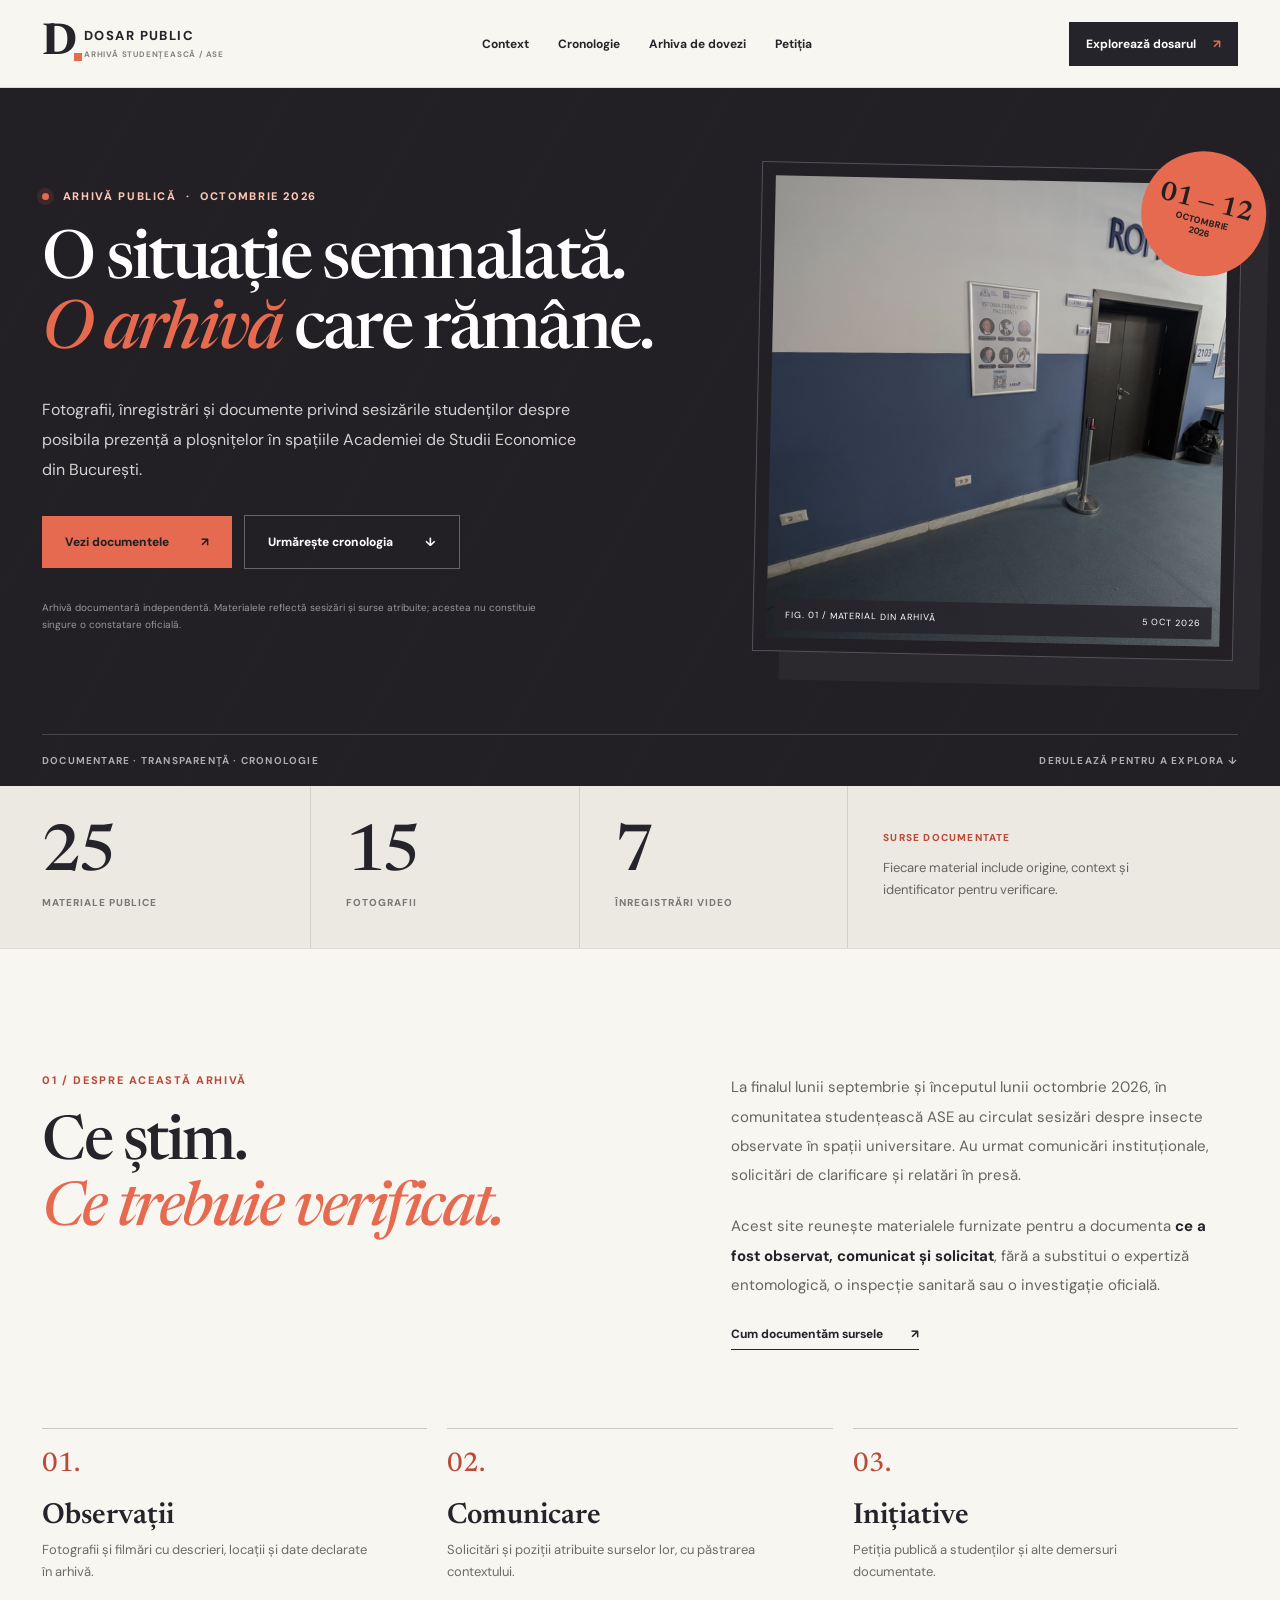
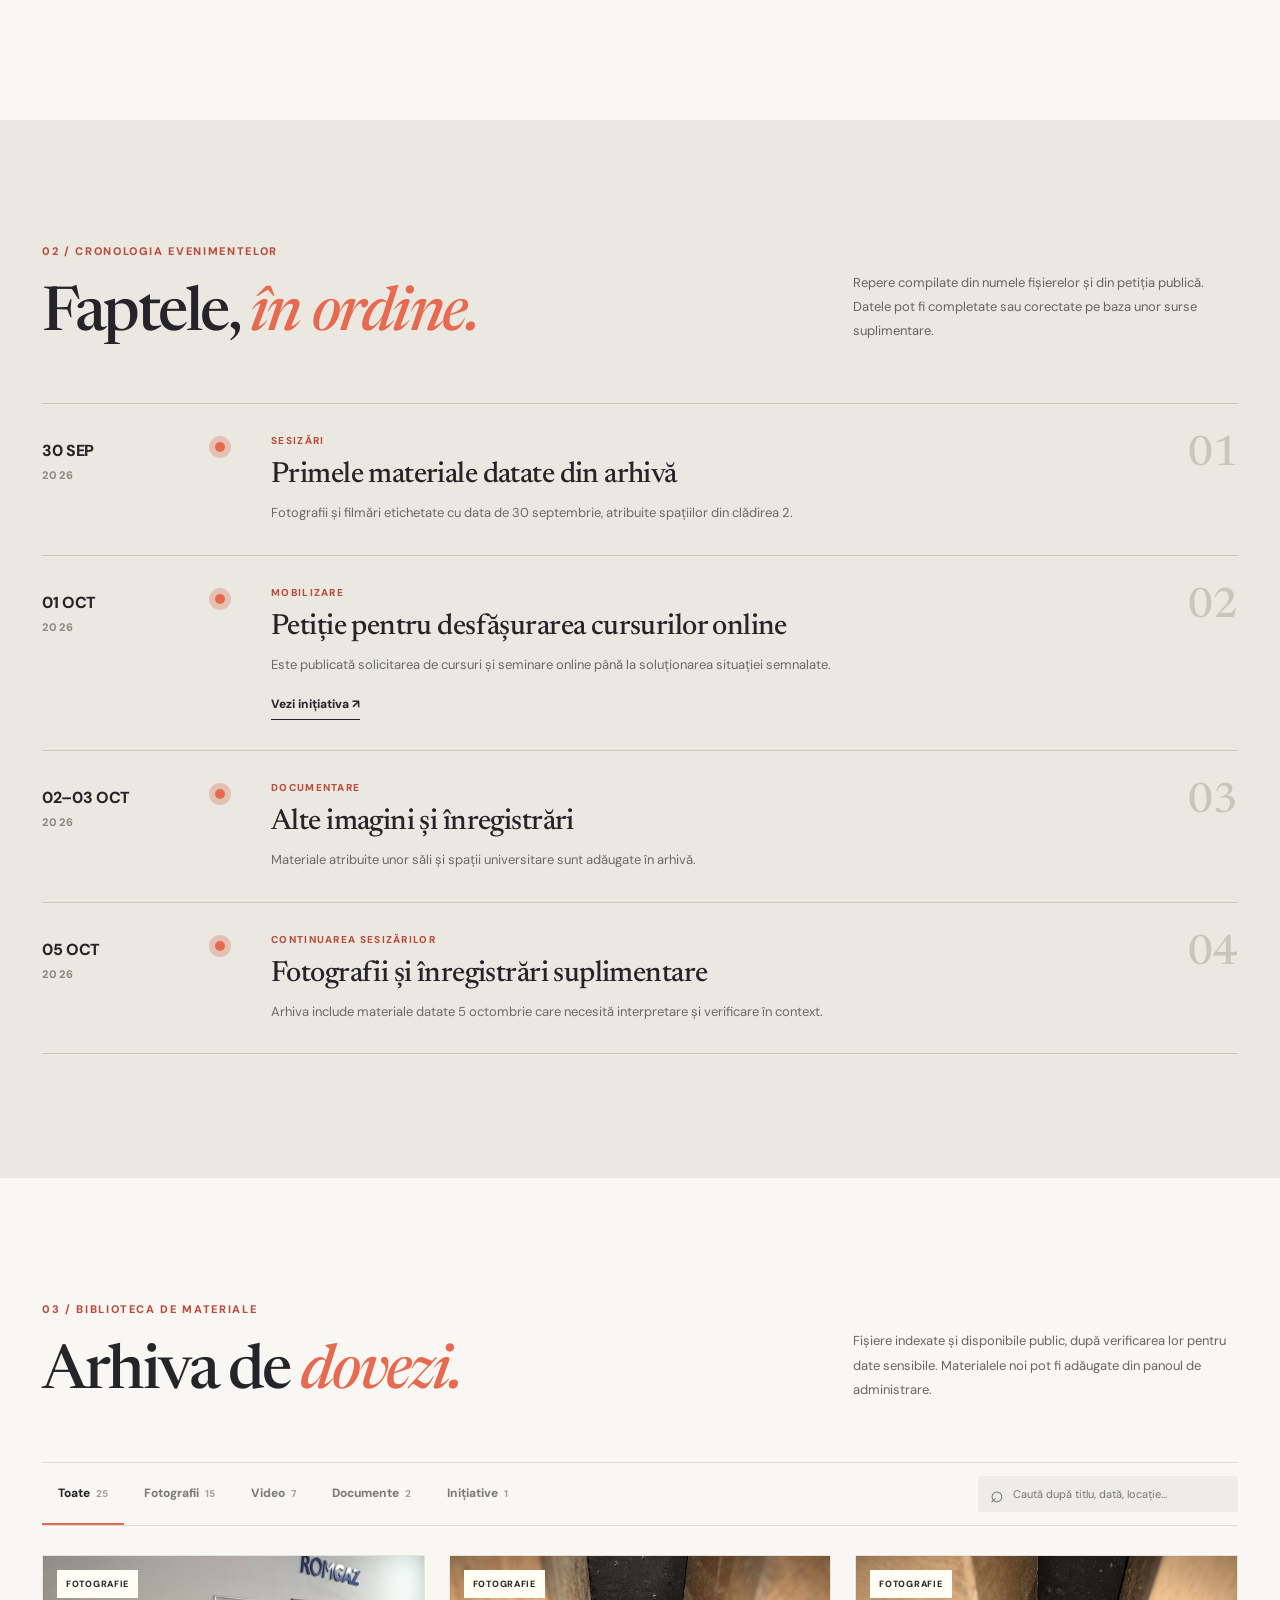
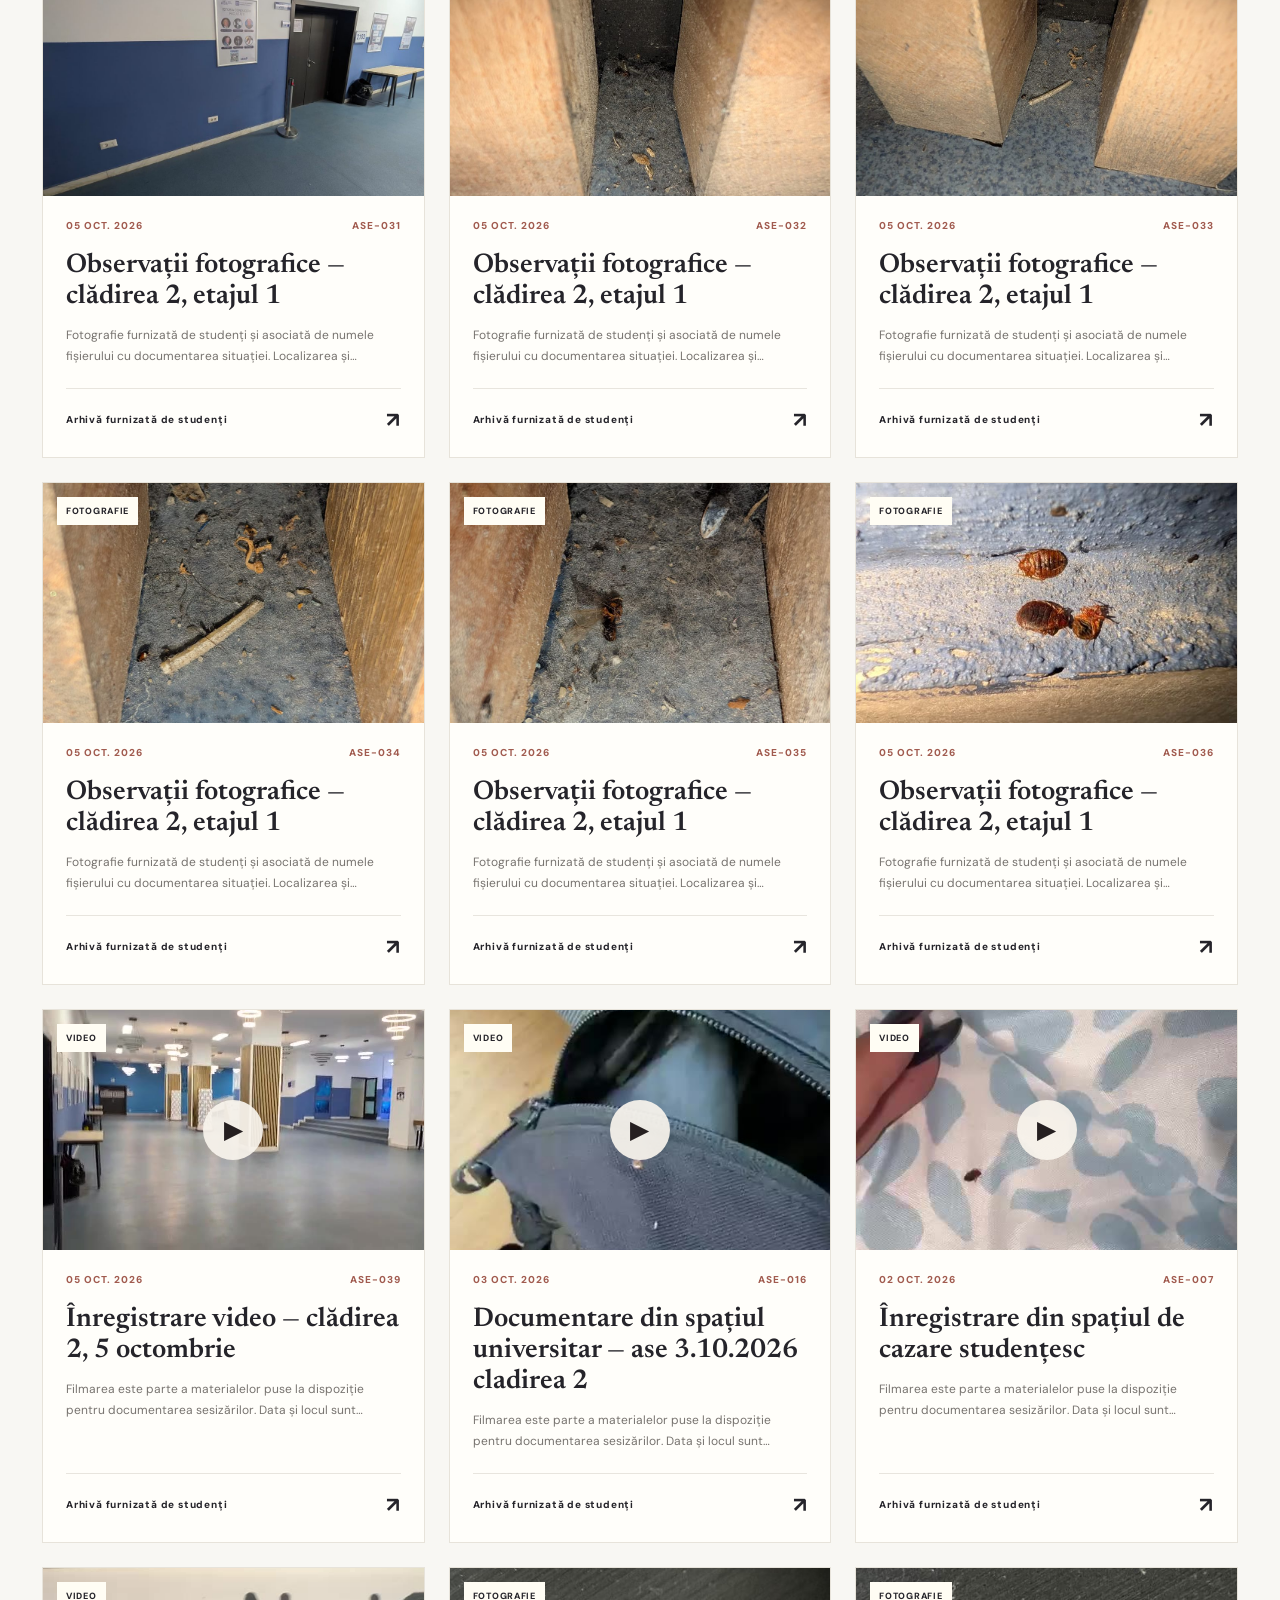
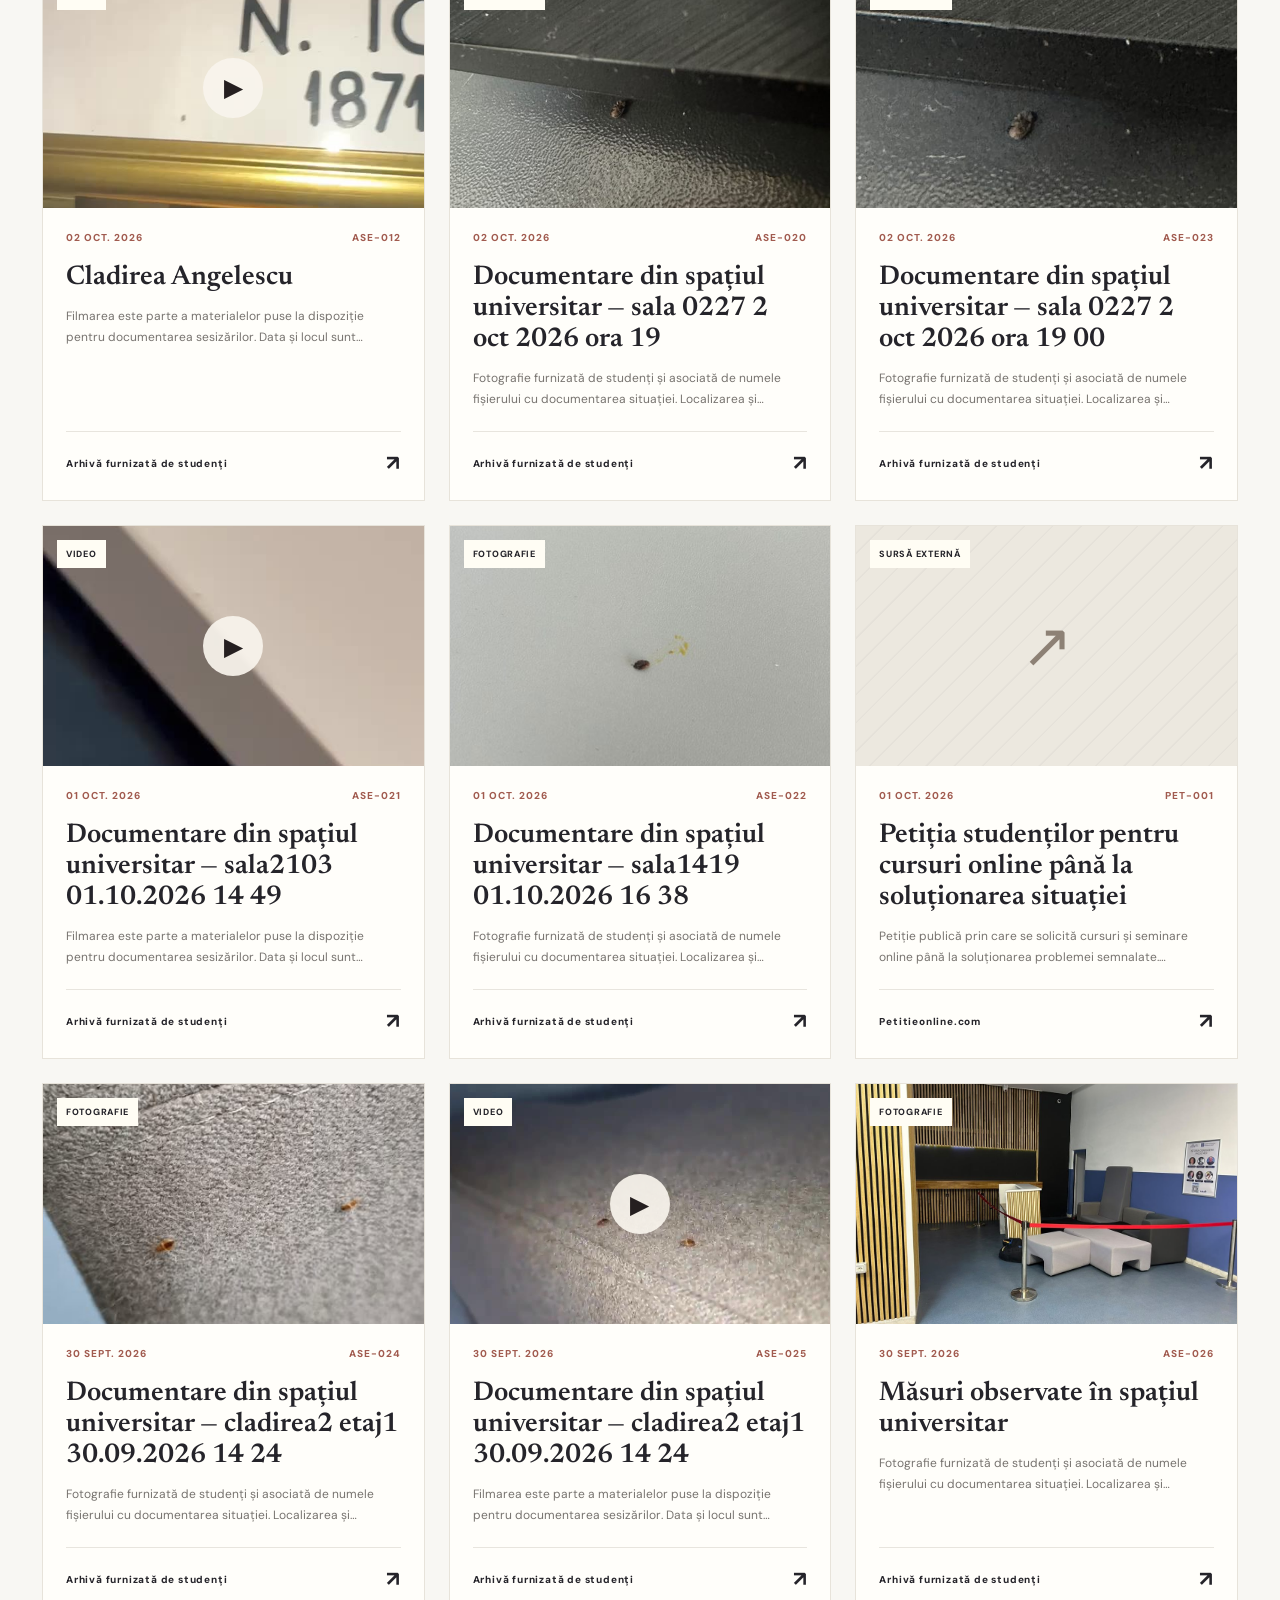
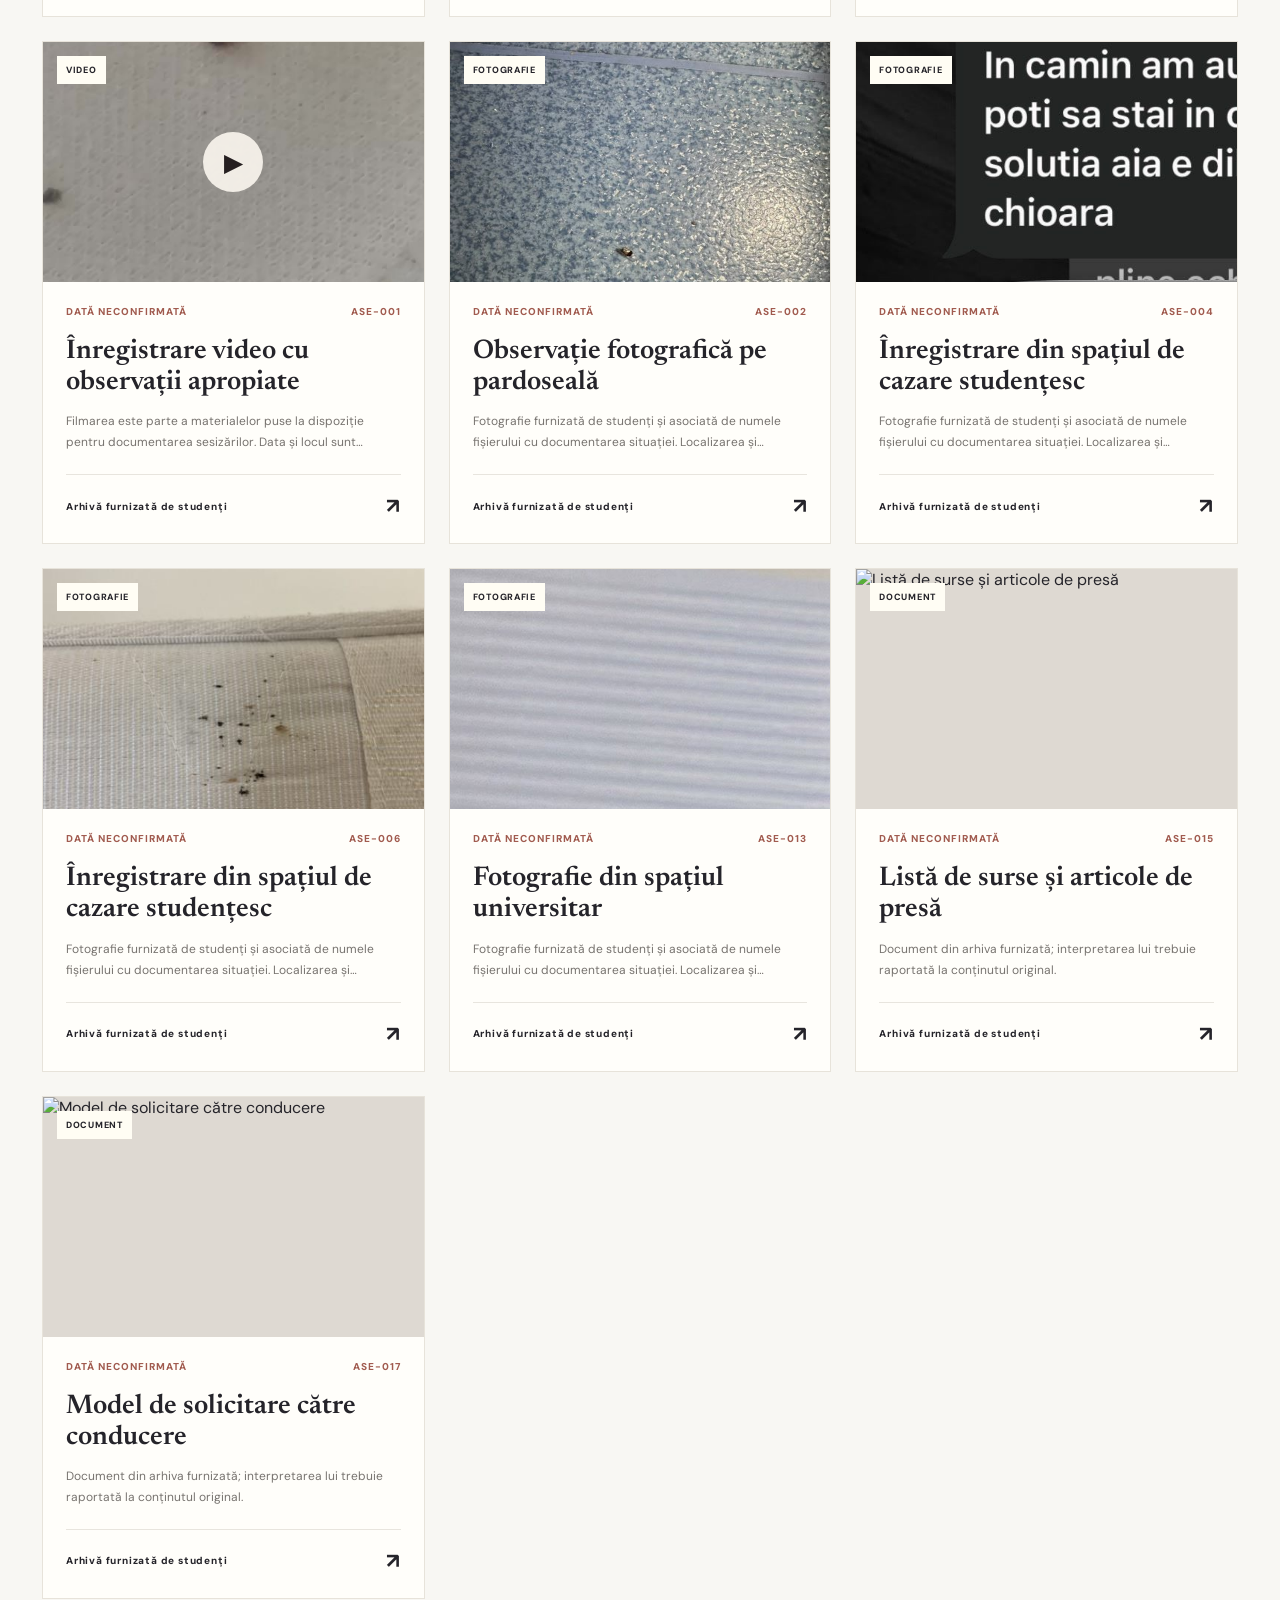
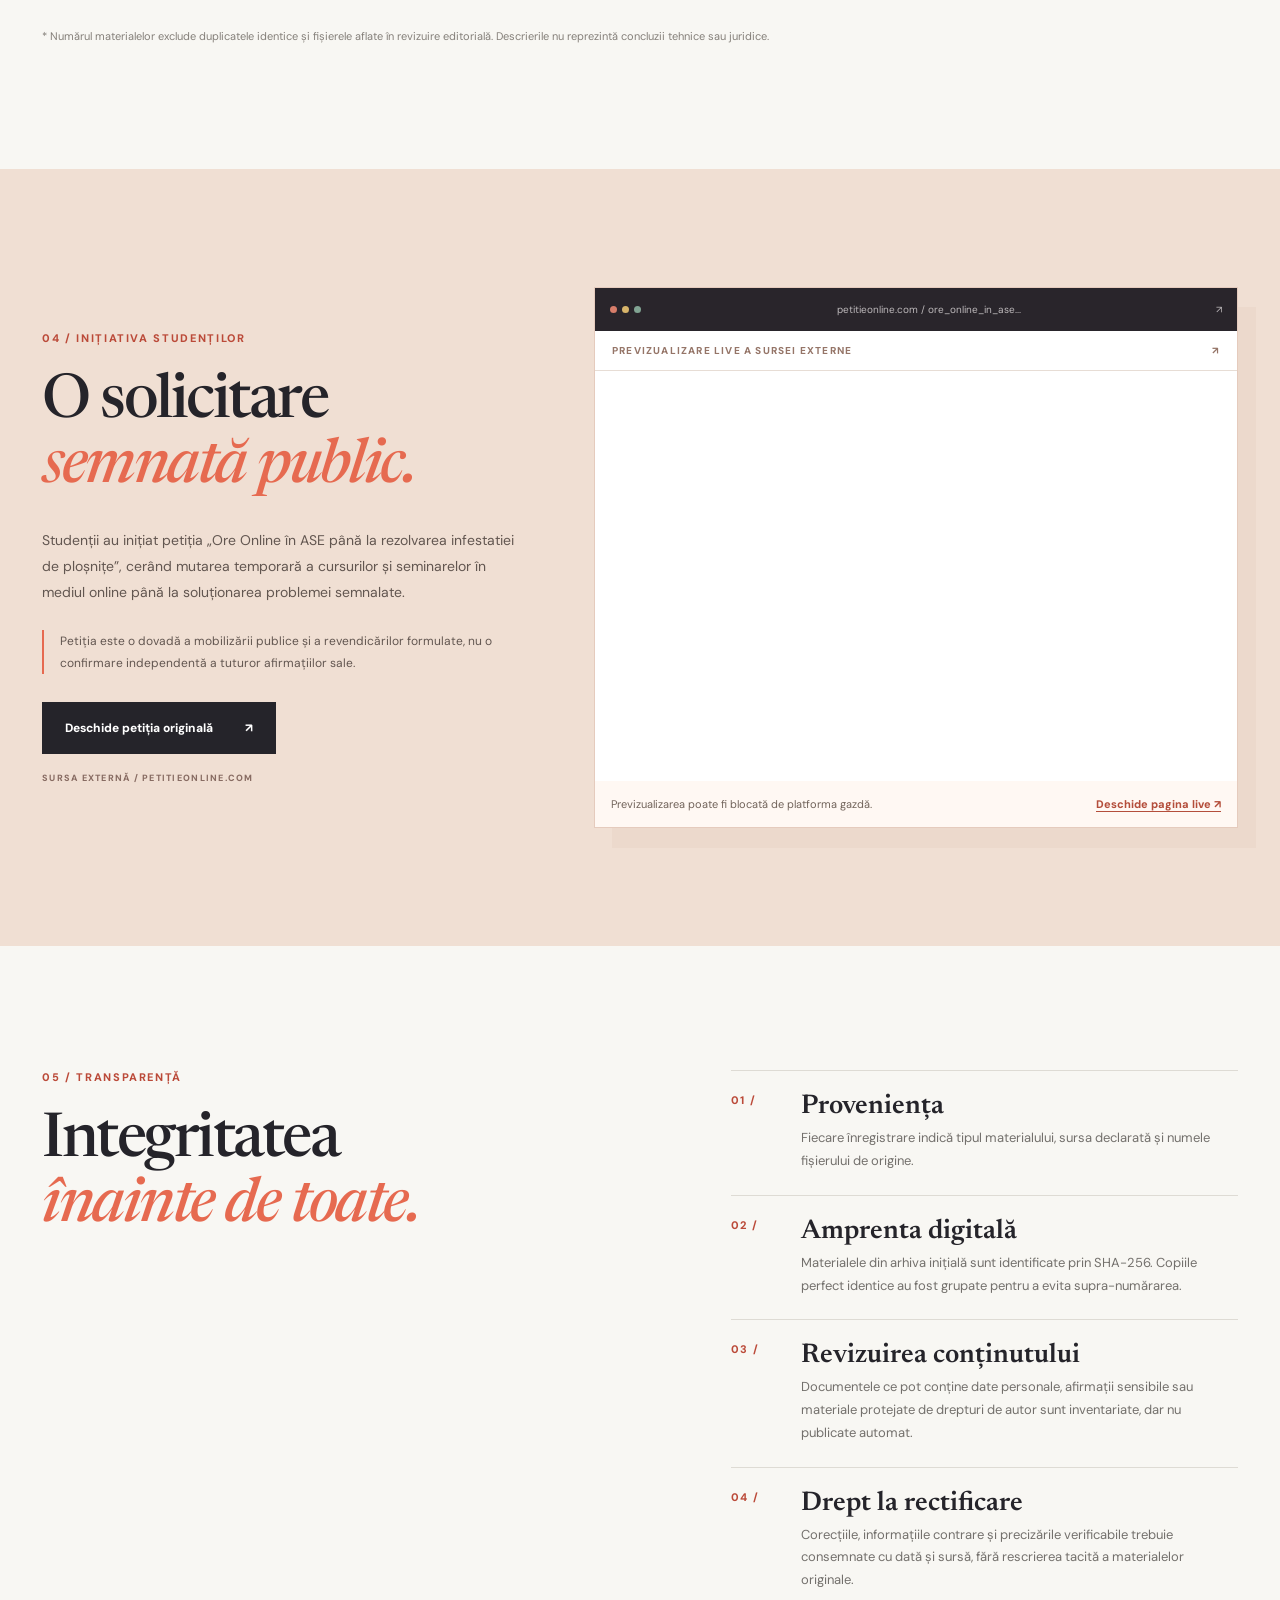
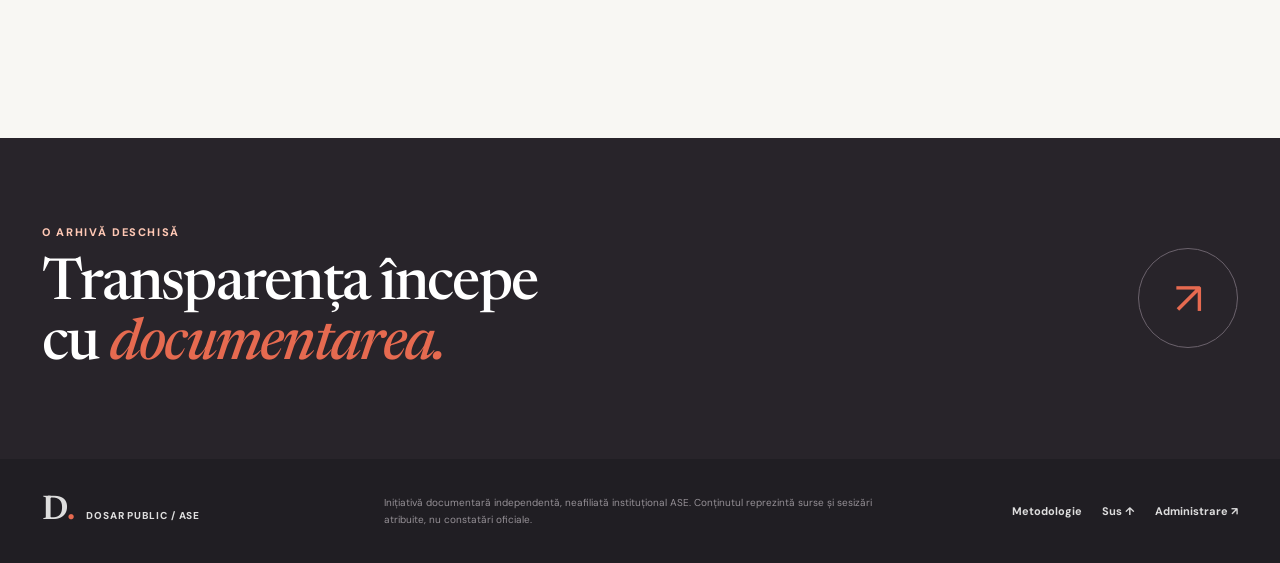
==== docs/index.html @ c9416f8c "Add files via upload" ====
<!doctype html>
<html lang="ro">
<head>
  <meta charset="utf-8"><meta name="viewport" content="width=device-width, initial-scale=1">
  <meta name="description" content="Arhivă documentară a sesizărilor studenților ASE: fotografii, înregistrări, cronologie, surse și inițiative civice.">
  <meta name="theme-color" content="#211f24"><meta property="og:title" content="Dosar public | Sesizările studenților ASE"><meta property="og:description" content="Documente, mărturii și inițiative publice — o arhivă verificabilă, cu surse și date.">
  <title>Dosar public — Sesizările studenților ASE</title>
  <link rel="preconnect" href="https://fonts.googleapis.com"><link rel="preconnect" href="https://fonts.gstatic.com" crossorigin>
  <link href="https://fonts.googleapis.com/css2?family=DM+Sans:wght@400;500;600;700;800&family=Newsreader:opsz,wght@6..72,400;6..72,500;6..72,600;6..72,700&display=swap" rel="stylesheet">
  <link rel="stylesheet" href="assets/style.css"><script defer src="assets/app.js"></script>
</head>
<body>
<a class="skip" href="#main">Sari la conținut</a>
<header class="site-header" id="top">
  <div class="shell header-inner">
    <a class="brand" href="#top" aria-label="Dosar public ASE — început"><span class="brand-mark">D<span class="tiny-square"></span></span><span class="brand-type">DOSAR PUBLIC <small>ARHIVĂ STUDENȚEASCĂ / ASE</small></span></a>
    <nav class="nav" aria-label="Navigație principală"><a href="#context">Context</a><a href="#cronologie">Cronologie</a><a href="#arhiva">Arhiva de dovezi</a><a href="#petitie">Petiția</a></nav>
    <a class="header-action" href="#arhiva">Explorează dosarul <span aria-hidden="true">↗</span></a>
    <button class="mobile-toggle" id="mobile-toggle" aria-label="Deschide meniul" aria-expanded="false">☰</button>
  </div>
</header>
<main id="main">
  <section class="hero" aria-labelledby="hero-title">
    <div class="hero-lines" aria-hidden="true"></div>
    <div class="shell hero-layout">
      <div class="hero-copy">
        <div class="eyebrow light"><span class="live-dot"></span> ARHIVĂ PUBLICĂ &nbsp;·&nbsp; OCTOMBRIE 2026</div>
        <h1 id="hero-title">O situație semnalată.<br><em>O arhivă</em> care rămâne.</h1>
        <p class="hero-lead">Fotografii, înregistrări și documente privind sesizările studenților despre posibila prezență a ploșnițelor în spațiile Academiei de Studii Economice din București.</p>
        <div class="hero-buttons"><a class="button button-coral" href="#arhiva">Vezi documentele <span>↗</span></a><a class="button button-outline" href="#cronologie">Urmărește cronologia <span>↓</span></a></div>
        <p class="hero-disclaimer">Arhivă documentară independentă. Materialele reflectă sesizări și surse atribuite; acestea nu constituie singure o constatare oficială.</p>
      </div>
      <div class="hero-visual" aria-label="Fotografie din spațiul universitar inclusă în arhivă">
        <div class="hero-image" id="hero-image"></div>
        <div class="hero-photo-label"><span>FIG. 01 / MATERIAL DIN ARHIVĂ</span><span>5 OCT 2026</span></div>
        <div class="hero-sticker"><strong>01 — 12</strong><small>OCTOMBRIE<br>2026</small></div>
      </div>
    </div>
    <div class="shell hero-bottom"><span>DOCUMENTARE · TRANSPARENȚĂ · CRONOLOGIE</span><span>DERULEAZĂ PENTRU A EXPLORA <span aria-hidden="true">↓</span></span></div>
  </section>
  <section class="ticker"><div class="shell ticker-grid"><div><span class="metric" id="metric-media">—</span><span class="metric-caption">MATERIALE PUBLICE</span></div><div><span class="metric" id="metric-images">—</span><span class="metric-caption">FOTOGRAFII</span></div><div><span class="metric" id="metric-videos">—</span><span class="metric-caption">ÎNREGISTRĂRI VIDEO</span></div><div class="metric-note"><span class="small-overline">SURSE DOCUMENTATE</span><p>Fiecare material include origine, context și identificator pentru verificare.</p></div></div></section>
  <section class="section introduction" id="context">
    <div class="shell intro-grid">
      <div><div class="eyebrow">01 / DESPRE ACEASTĂ ARHIVĂ</div><h2>Ce știm.<br><em>Ce trebuie verificat.</em></h2></div>
      <div class="intro-prose"><p>La finalul lunii septembrie și începutul lunii octombrie 2026, în comunitatea studențească ASE au circulat sesizări despre insecte observate în spații universitare. Au urmat comunicări instituționale, solicitări de clarificare și relatări în presă.</p><p>Acest site reunește materialele furnizate pentru a documenta <strong>ce a fost observat, comunicat și solicitat</strong>, fără a substitui o expertiză entomologică, o inspecție sanitară sau o investigație oficială.</p><a href="#metodologie" class="text-link">Cum documentăm sursele <span>↗</span></a></div>
    </div>
    <div class="shell steps-grid"><article class="step"><span class="step-num">01.</span><h3>Observații</h3><p>Fotografii și filmări cu descrieri, locații și date declarate în arhivă.</p></article><article class="step"><span class="step-num">02.</span><h3>Comunicare</h3><p>Solicitări și poziții atribuite surselor lor, cu păstrarea contextului.</p></article><article class="step"><span class="step-num">03.</span><h3>Inițiative</h3><p>Petiția publică a studenților și alte demersuri documentate.</p></article></div>
  </section>
  <section class="section chronology" id="cronologie"><div class="shell"><div class="section-head"><div><div class="eyebrow">02 / CRONOLOGIA EVENIMENTELOR</div><h2>Faptele, <em>în ordine.</em></h2></div><p>Repere compilate din numele fișierelor și din petiția publică. Datele pot fi completate sau corectate pe baza unor surse suplimentare.</p></div>
    <div class="timeline">
      <article class="time-item"><div class="time-date">30 SEP <span>2026</span></div><div class="time-node"></div><div class="time-text"><div class="tag">SESIZĂRI</div><h3>Primele materiale datate din arhivă</h3><p>Fotografii și filmări etichetate cu data de 30 septembrie, atribuite spațiilor din clădirea 2.</p></div><div class="time-index">01</div></article>
      <article class="time-item"><div class="time-date">01 OCT <span>2026</span></div><div class="time-node"></div><div class="time-text"><div class="tag">MOBILIZARE</div><h3>Petiție pentru desfășurarea cursurilor online</h3><p>Este publicată solicitarea de cursuri și seminare online până la soluționarea situației semnalate.</p><a href="#petitie" class="small-link">Vezi inițiativa ↗</a></div><div class="time-index">02</div></article>
      <article class="time-item"><div class="time-date">02–03 OCT <span>2026</span></div><div class="time-node"></div><div class="time-text"><div class="tag">DOCUMENTARE</div><h3>Alte imagini și înregistrări</h3><p>Materiale atribuite unor săli și spații universitare sunt adăugate în arhivă.</p></div><div class="time-index">03</div></article>
      <article class="time-item"><div class="time-date">05 OCT <span>2026</span></div><div class="time-node"></div><div class="time-text"><div class="tag">CONTINUAREA SESIZĂRILOR</div><h3>Fotografii și înregistrări suplimentare</h3><p>Arhiva include materiale datate 5 octombrie care necesită interpretare și verificare în context.</p></div><div class="time-index">04</div></article>
    </div>
  </div></section>
  <section class="section archive" id="arhiva"><div class="shell"><div class="section-head archive-head"><div><div class="eyebrow">03 / BIBLIOTECA DE MATERIALE</div><h2>Arhiva de <em>dovezi.</em></h2></div><p>Fișiere indexate și disponibile public, după verificarea lor pentru date sensibile. Materialele noi pot fi adăugate din panoul de administrare.</p></div>
    <div class="archive-toolbar"><div class="filters" role="group" aria-label="Filtrează după tip"><button class="filter active" type="button" data-filter="all">Toate <span id="count-all">0</span></button><button class="filter" type="button" data-filter="foto">Fotografii <span id="count-foto">0</span></button><button class="filter" type="button" data-filter="video">Video <span id="count-video">0</span></button><button class="filter" type="button" data-filter="document">Documente <span id="count-document">0</span></button><button class="filter" type="button" data-filter="link">Inițiative <span id="count-link">0</span></button></div><label class="search-label"><span aria-hidden="true">⌕</span><span class="sr-only">Caută în arhivă</span><input id="archive-search" type="search" placeholder="Caută după titlu, dată, locație…"></label></div>
    <div id="evidence-grid" class="evidence-grid" aria-live="polite"><p class="loading">Se încarcă arhiva…</p></div>
    <p class="archive-footnote">* Numărul materialelor exclude duplicatele identice și fișierele aflate în revizuire editorială. Descrierile nu reprezintă concluzii tehnice sau juridice.</p>
  </div></section>
  <section class="section petition" id="petitie"><div class="shell petition-layout"><div class="petition-copy"><div class="eyebrow">04 / INIȚIATIVA STUDENȚILOR</div><h2>O solicitare<br><em>semnată public.</em></h2><p>Studenții au inițiat petiția „Ore Online în ASE până la rezolvarea infestatiei de ploșnițe”, cerând mutarea temporară a cursurilor și seminarelor în mediul online până la soluționarea problemei semnalate.</p><p class="petition-detail">Petiția este o dovadă a mobilizării publice și a revendicărilor formulate, nu o confirmare independentă a tuturor afirmațiilor sale.</p><a class="button button-dark" href="https://www.petitieonline.com/ore_online_in_ase_pan_la_rezolvarea_infestatiei_de_plonite" target="_blank" rel="noopener noreferrer">Deschide petiția originală <span>↗</span></a><span class="petition-domain">SURSA EXTERNĂ / PETITIEONLINE.COM</span></div>
    <div class="petition-view"><div class="browser-top"><div class="browser-dots"><i></i><i></i><i></i></div><span class="browser-url">petitieonline.com / ore_online_in_ase...</span><span aria-hidden="true">↗</span></div><div class="frame-note">PREVIZUALIZARE LIVE A SURSEI EXTERNE <span>↗</span></div><iframe id="petition-frame" title="Previzualizarea live a petiției studenților" loading="lazy" referrerpolicy="strict-origin-when-cross-origin" src="https://www.petitieonline.com/ore_online_in_ase_pan_la_rezolvarea_infestatiei_de_plonite"></iframe><div class="frame-fallback"><span>Previzualizarea poate fi blocată de platforma gazdă.</span><a href="https://www.petitieonline.com/ore_online_in_ase_pan_la_rezolvarea_infestatiei_de_plonite" target="_blank" rel="noopener noreferrer">Deschide pagina live ↗</a></div></div>
  </div></section>
  <section class="section methodology" id="metodologie"><div class="shell method-grid"><div><div class="eyebrow">05 / TRANSPARENȚĂ</div><h2>Integritatea<br><em>înainte de toate.</em></h2></div><div class="method-items"><article><span>01 /</span><div><h3>Proveniența</h3><p>Fiecare înregistrare indică tipul materialului, sursa declarată și numele fișierului de origine.</p></div></article><article><span>02 /</span><div><h3>Amprenta digitală</h3><p>Materialele din arhiva inițială sunt identificate prin SHA-256. Copiile perfect identice au fost grupate pentru a evita supra-numărarea.</p></div></article><article><span>03 /</span><div><h3>Revizuirea conținutului</h3><p>Documentele ce pot conține date personale, afirmații sensibile sau materiale protejate de drepturi de autor sunt inventariate, dar nu publicate automat.</p></div></article><article><span>04 /</span><div><h3>Drept la rectificare</h3><p>Corecțiile, informațiile contrare și precizările verificabile trebuie consemnate cu dată și sursă, fără rescrierea tacită a materialelor originale.</p></div></article></div></div></section>
  <section class="closing"><div class="shell closing-grid"><div><span class="eyebrow light">O ARHIVĂ DESCHISĂ</span><h2>Transparența începe<br>cu <em>documentarea.</em></h2></div><a href="#arhiva" class="circle-arrow" aria-label="Revino la arhivă">↗</a></div></section>
</main>
<footer class="footer"><div class="shell footer-inner"><div class="footer-logo">D<span>.</span> <small>DOSAR PUBLIC / ASE</small></div><p>Inițiativă documentară independentă, neafiliată instituțional ASE. Conținutul reprezintă surse și sesizări atribuite, nu constatări oficiale.</p><div class="footer-links"><a href="#metodologie">Metodologie</a><a href="#top">Sus ↑</a><a href="admin/">Administrare ↗</a></div></div></footer>
<dialog id="evidence-modal" class="evidence-modal" aria-labelledby="modal-title"><div class="modal-head"><span>FIȘA MATERIALULUI</span><button type="button" id="modal-close" aria-label="Închide detaliile">✕</button></div><div id="modal-body"></div></dialog>
</body>
</html>
---- docs/assets/style.css ----
:root{--ink:#25242a;--deep:#221f25;--off:#f7f6f1;--paper:#fffefa;--line:#dedbd4;--muted:#6c6b69;--red:#e66a50;--red-dark:#bb4a39;--serif:'Newsreader',Georgia,serif;--sans:'DM Sans',Arial,sans-serif}*{box-sizing:border-box}html{scroll-behavior:smooth;scroll-padding-top:94px}body{margin:0;background:var(--off);color:var(--ink);font-family:var(--sans);-webkit-font-smoothing:antialiased}body.modal-open{overflow:hidden}a{color:inherit;text-decoration:none}button,input{font:inherit}button{cursor:pointer}img{max-width:100%;display:block}.shell{width:min(1300px,calc(100% - 84px));margin:0 auto}.skip{position:absolute;top:-100px;left:16px;padding:10px;background:#fff;z-index:40}.skip:focus{top:8px}.sr-only{position:absolute;width:1px;height:1px;overflow:hidden;clip:rect(0,0,0,0)}.site-header{height:88px;background:rgba(247,246,241,.97);border-bottom:1px solid var(--line);position:sticky;top:0;z-index:20;backdrop-filter:blur(15px)}.header-inner{height:100%;display:flex;align-items:center;gap:34px}.brand{display:flex;align-items:center;gap:12px;flex-shrink:0}.brand-mark{font-family:var(--serif);font-weight:700;font-size:44px;line-height:1;position:relative;letter-spacing:-5px}.tiny-square{position:absolute;bottom:5px;right:-10px;width:8px;height:8px;background:var(--red)}.brand-type{font-size:13px;font-weight:800;letter-spacing:.11em;display:flex;flex-direction:column;line-height:1.25}.brand-type small{font-size:8px;font-weight:700;color:#86827d;letter-spacing:.1em;margin-top:4px}.nav{display:flex;align-items:center;gap:29px;margin:auto}.nav a,.header-action{font-size:12px;font-weight:700}.nav a:hover,.footer-links a:hover,.text-link:hover{color:var(--red-dark)}.header-action{background:var(--ink);color:#fff;padding:14px 17px;white-space:nowrap}.header-action span{color:var(--red);padding-left:14px}.mobile-toggle{display:none;border:0;background:transparent;font-size:24px}.hero{background:var(--deep);color:#fff;position:relative;overflow:hidden}.hero-lines{position:absolute;inset:0;opacity:.35;pointer-events:none;background:repeating-linear-gradient(120deg,transparent 0,transparent 125px,rgba(255,255,255,.025) 126px,transparent 127px)}.hero-layout{min-height:646px;display:grid;grid-template-columns:1.1fr .84fr;gap:86px;align-items:center;padding-top:62px;padding-bottom:62px;position:relative}.eyebrow{font-size:11px;letter-spacing:.15em;font-weight:800;color:var(--red-dark);margin-bottom:25px}.eyebrow.light{color:#ffc8b5}.live-dot{display:inline-block;width:7px;height:7px;border-radius:50%;background:var(--red);margin-right:9px;box-shadow:0 0 0 5px rgba(230,106,80,.12)}h1,h2,h3,p{margin-top:0}.hero h1{font:500 clamp(49px,5.25vw,81px)/1.045 var(--serif);letter-spacing:-.04em;max-width:735px;margin-bottom:27px}.hero h1 em,h2 em{font-style:italic;color:var(--red)}.hero-lead{font-size:16px;line-height:1.85;color:#d5d1d0;max-width:535px;margin-bottom:31px}.hero-buttons{display:flex;align-items:center;gap:12px;flex-wrap:wrap}.button{display:inline-flex;align-items:center;justify-content:space-between;gap:32px;padding:18px 23px;font-size:12px;font-weight:800;transition:transform .2s,background .2s}.button:hover{transform:translateY(-2px)}.button-coral{background:var(--red);color:#221f25}.button-coral:hover{background:#f18a71}.button-outline{color:#fff;border:1px solid #68636b}.button-outline:hover{background:#454148}.button-dark{background:var(--ink);color:#fff}.hero-disclaimer{color:#99969d;font-size:10px;line-height:1.7;max-width:500px;margin:30px 0 0}.hero-visual{height:490px;position:relative;border:1px solid #55515a;padding:13px;transform:rotate(1.2deg);box-shadow:27px 28px 0 rgba(255,255,255,.045)}.hero-image{width:100%;height:100%;background-position:center;background-size:cover;background-color:#69615e;filter:saturate(.7)}.hero-photo-label{position:absolute;left:21px;bottom:20px;right:21px;display:flex;justify-content:space-between;background:#25242ade;color:#fff;font-size:9px;letter-spacing:.11em;padding:10px}.hero-sticker{position:absolute;right:-25px;top:-20px;background:var(--red);color:#271f1f;width:125px;height:125px;border-radius:50%;display:flex;align-items:center;justify-content:center;flex-direction:column;transform:rotate(13deg);text-align:center}.hero-sticker strong{font:600 27px var(--serif)}.hero-sticker small{font-size:9px;font-weight:800;line-height:1.2}.hero-bottom{display:flex;justify-content:space-between;border-top:1px solid #47434b;font-size:10px;letter-spacing:.12em;font-weight:700;color:#adabb0;padding:19px 0}.ticker{background:#ebe9e2;border-bottom:1px solid var(--line)}.ticker-grid{display:grid;grid-template-columns:repeat(3,1fr) 1.45fr}.ticker-grid>div{padding:39px 35px;border-right:1px solid #d4d1ca}.ticker-grid>div:first-child{padding-left:0}.ticker-grid>div:last-child{border-right:0;padding-right:0}.metric{display:block;font:500 64px/.96 var(--serif);letter-spacing:-.045em}.metric-caption{display:block;font-size:10px;font-weight:800;letter-spacing:.1em;color:#7b7874;margin-top:10px}.small-overline{font-size:10px;font-weight:800;color:var(--red-dark);letter-spacing:.12em}.metric-note p{font-size:13px;color:#66635f;max-width:280px;line-height:1.7;margin:11px 0 0}.section{padding:124px 0}.intro-grid,.method-grid{display:grid;grid-template-columns:1fr .86fr;gap:100px}.section h2{font:500 clamp(42px,4.8vw,69px)/1.06 var(--serif);letter-spacing:-.04em;margin:0}.intro-prose p{font-size:15px;line-height:1.95;color:#666461;margin:0 0 22px}.intro-prose strong{color:#242128}.text-link,.small-link{font-size:12px;font-weight:800;border-bottom:1px solid currentColor;padding-bottom:7px}.text-link span{margin-left:25px}.steps-grid{display:grid;grid-template-columns:repeat(3,1fr);gap:20px;margin-top:85px}.step{border-top:1px solid #ccc8c1;padding-top:22px}.step-num{font:500 27px var(--serif);color:var(--red-dark)}.step h3{font:600 29px var(--serif);margin:24px 0 8px}.step p{max-width:325px;font-size:13px;color:var(--muted);line-height:1.7}.chronology{background:#eae8e1}.section-head{display:flex;justify-content:space-between;align-items:flex-end;gap:50px;margin-bottom:55px}.section-head>p{font-size:13px;line-height:1.85;color:#686560;max-width:385px;margin:0 0 5px}.timeline{border-top:1px solid #cac7bf}.time-item{display:grid;grid-template-columns:160px 43px 1fr 70px;gap:13px;padding:30px 0;border-bottom:1px solid #cac7bf;align-items:start}.time-date{font-size:16px;font-weight:800;letter-spacing:-.02em;padding-top:6px}.time-date span{display:block;color:#8d8881;font-size:11px;letter-spacing:.12em;margin-top:7px}.time-node{margin-top:8px;width:10px;height:10px;border-radius:100%;background:var(--red);box-shadow:0 0 0 6px #e5c1b5}.time-text{max-width:600px}.time-text .tag{color:var(--red-dark);font-size:10px;font-weight:800;letter-spacing:.13em;margin-bottom:14px}.time-text h3{font:500 29px var(--serif);letter-spacing:-.02em;margin-bottom:12px}.time-text p{font-size:13px;line-height:1.75;color:#6d6864;max-width:560px;margin-bottom:0}.small-link{display:inline-block;margin-top:19px}.time-index{font:500 42px var(--serif);color:#c9c5bc;text-align:right}.archive{background:#f8f7f3}.archive-toolbar{display:flex;align-items:center;justify-content:space-between;border-block:1px solid var(--line);gap:20px;margin-bottom:29px}.filters{display:flex;align-items:center;gap:4px;overflow-x:auto}.filter{background:transparent;border:0;padding:22px 16px;font-size:12px;font-weight:800;color:#7e7a74;white-space:nowrap;border-bottom:2px solid transparent}.filter.active{border-bottom-color:var(--red);color:var(--ink)}.filter span{font-size:10px;color:#a5a19c;margin-left:3px}.search-label{display:flex;align-items:center;gap:7px;background:#eeece7;padding:10px 12px;min-width:260px}.search-label>span{font-size:23px;line-height:0;color:#746e68}.search-label input{width:100%;background:none;border:0;outline:none;font-size:11px}.search-label:focus-within{outline:2px solid var(--red)}.evidence-grid{display:grid;grid-template-columns:repeat(3,minmax(0,1fr));gap:24px}.evidence-card{background:var(--paper);border:1px solid #e7e3da;cursor:pointer;min-width:0;transition:box-shadow .2s,transform .2s;text-align:left;padding:0;display:flex;flex-direction:column;color:var(--ink)}.evidence-card:hover{transform:translateY(-4px);box-shadow:0 16px 35px #27231e17}.evidence-media{height:240px;width:100%;position:relative;overflow:hidden;background:#ded9d2}.evidence-media img{width:100%;height:100%;object-fit:cover;transition:transform .35s}.evidence-card:hover .evidence-media img{transform:scale(1.055)}.evidence-media:has(.empty-preview){display:grid;place-items:center;background:repeating-linear-gradient(135deg,#ece8df,#ece8df 18px,#e5e1d9 19px,#e5e1d9 20px)}.empty-preview{font:500 62px var(--serif);color:#8d8175}.type-pill{position:absolute;top:14px;left:14px;padding:8px 9px;background:#fffdf4;font-size:9px;font-weight:800;letter-spacing:.08em}.play-indicator{position:absolute;top:50%;left:50%;transform:translate(-50%,-50%);display:grid;place-items:center;border-radius:50%;width:60px;height:60px;background:#f9f5edeb;color:#251f20;font-size:25px}.evidence-info{padding:23px;flex:1;display:flex;flex-direction:column}.evidence-meta{font-size:10px;font-weight:800;letter-spacing:.1em;color:#a15b4f;display:flex;justify-content:space-between;gap:6px}.evidence-info h3{font:600 27px/1.15 var(--serif);margin:18px 0 13px}.evidence-info p{color:#77736f;font-size:12px;line-height:1.75;display:-webkit-box;-webkit-line-clamp:2;-webkit-box-orient:vertical;overflow:hidden;margin-bottom:21px}.card-bottom{display:flex;align-items:center;justify-content:space-between;border-top:1px solid #e8e5de;padding-top:17px;font-size:10px;font-weight:800;letter-spacing:.08em;margin-top:auto}.card-bottom span:last-child{font-size:21px}.archive-footnote{font-size:11px;color:#847f79;line-height:1.7;margin:28px 0 0}.loading,.no-results{grid-column:1/-1;padding:65px 25px;text-align:center;background:#eeece7;color:#6d6b66}.petition{background:#f0dfd3;padding:118px 0}.petition-layout{display:grid;grid-template-columns:.85fr 1.15fr;gap:76px;align-items:center}.petition-copy h2{margin-bottom:28px}.petition-copy p{color:#625650;font-size:14px;line-height:1.85;max-width:480px}.petition-detail{font-size:12px!important;border-left:2px solid var(--red);padding-left:16px;margin:24px 0 28px}.petition-domain{display:block;margin-top:18px;font-size:9px;letter-spacing:.14em;font-weight:800;color:#876b62}.petition-view{background:#fff;border:1px solid #e5cbbd;box-shadow:18px 20px 0 #dbbfb133;min-height:520px}.browser-top{display:flex;align-items:center;gap:15px;background:#29252b;color:#bdb9bb;padding:15px;font-size:10px}.browser-dots{display:flex;gap:5px}.browser-dots i{width:7px;height:7px;background:#d77d6a;border-radius:50%}.browser-dots i:nth-child(2){background:#d7b46a}.browser-dots i:nth-child(3){background:#81a493}.browser-url{margin:auto;text-overflow:ellipsis;overflow:hidden;white-space:nowrap}.frame-note{padding:13px 17px;display:flex;justify-content:space-between;letter-spacing:.12em;font-size:10px;font-weight:800;color:#957568;border-bottom:1px solid #e7ddd5}.petition iframe{display:block;border:0;width:100%;height:410px;background:#fff}.frame-fallback{display:flex;gap:14px;flex-wrap:wrap;justify-content:space-between;align-items:center;background:#fff8f3;padding:16px;font-size:11px;color:#71635a}.frame-fallback a{font-weight:800;color:#b44e3b;text-decoration:underline;text-underline-offset:3px}.methodology{background:#f8f7f3}.method-items article{display:grid;grid-template-columns:70px 1fr;border-top:1px solid var(--line);padding:22px 0}.method-items article>span{font-size:11px;letter-spacing:.1em;font-weight:800;color:var(--red-dark)}.method-items h3{font:600 27px var(--serif);margin:0 0 7px}.method-items p{color:#73706c;font-size:13px;line-height:1.75;margin:0}.closing{background:#28242a;padding:82px 0;color:#fff}.closing-grid{display:flex;justify-content:space-between;align-items:center}.closing h2{font:500 clamp(39px,4.5vw,70px)/1.05 var(--serif);letter-spacing:-.03em;margin:15px 0 0}.closing h2 em{color:var(--red)}.circle-arrow{width:100px;height:100px;border-radius:50%;border:1px solid #6b626c;display:grid;place-items:center;font-size:45px;color:var(--red)}.circle-arrow:hover{background:#463640}.footer{background:#201e23;color:#ddd;padding:35px 0}.footer-inner{display:grid;grid-template-columns:1fr 1.7fr 1fr;align-items:center;gap:40px}.footer-logo{font:600 34px var(--serif);white-space:nowrap}.footer-logo span{color:var(--red)}.footer-logo small{font:800 10px var(--sans);letter-spacing:.09em;margin-left:5px}.footer p{font-size:10px;line-height:1.7;color:#959096;margin:0}.footer-links{display:flex;justify-content:flex-end;gap:20px;flex-wrap:wrap;font-size:11px;font-weight:700}.evidence-modal{border:0;padding:0;background:#f9f8f4;color:var(--ink);width:min(960px,calc(100% - 28px));max-width:960px;max-height:90vh;box-shadow:0 35px 110px #0008}.evidence-modal::backdrop{background:#191419d9;backdrop-filter:blur(5px)}.modal-head{background:var(--ink);color:#fff;display:flex;justify-content:space-between;align-items:center;padding:13px 23px;font-size:11px;letter-spacing:.13em;font-weight:800}.modal-head button{color:#fff;background:transparent;border:0;font-size:21px}.modal-body-grid{display:grid;grid-template-columns:1fr .8fr;gap:30px;padding:28px}.modal-preview{background:#e6e1da;min-height:350px;display:grid;place-items:center}.modal-preview img{max-height:60vh;max-width:100%;object-fit:contain}.modal-preview video{max-width:100%;width:100%;max-height:60vh}.modal-preview iframe{width:100%;min-height:420px;border:0}.modal-description h2{font:600 35px/1.12 var(--serif);margin:15px 0}.modal-description p{font-size:13px;line-height:1.8;color:#68635e}.modal-fields{border-top:1px solid var(--line);margin-top:20px}.modal-fields div{display:flex;justify-content:space-between;gap:16px;padding:10px 0;border-bottom:1px solid var(--line);font-size:11px}.modal-fields dt{font-weight:800;color:#817970}.modal-fields dd{margin:0;text-align:right;overflow-wrap:anywhere;max-width:65%}.modal-buttons{margin-top:25px;display:flex;flex-wrap:wrap;gap:9px}.modal-buttons a,.modal-buttons button{border:1px solid #bcb7b0;padding:13px;font-size:11px;font-weight:800;background:#29262b;color:#fff}.modal-buttons button{background:transparent;color:var(--ink)}.modal-sha{font-size:10px!important;overflow-wrap:anywhere;color:#928b82!important;margin-top:25px}.petition-modal{background:#f1ded2;padding:25px}.petition-modal h3{font:600 32px var(--serif)}
@media(max-width:1100px){.shell{width:min(100% - 48px,1300px)}.nav{gap:14px}.header-action{display:none}.hero-layout{gap:38px}.hero h1{font-size:62px}.intro-grid,.method-grid{gap:55px}.petition-layout{gap:35px}.evidence-grid{gap:15px}}
@media(max-width:780px){.site-header{height:70px}.brand-type{font-size:11px}.brand-type small{font-size:7px}.nav{display:none;position:absolute;top:69px;left:0;right:0;flex-direction:column;align-items:flex-start;background:var(--off);padding:24px;gap:20px;border-bottom:1px solid var(--line)}.nav.open{display:flex}.mobile-toggle{display:block;margin-left:auto}.hero-layout{grid-template-columns:1fr;gap:36px;padding:65px 0 40px}.hero-visual{height:360px;width:min(460px,100%);transform:none;margin-left:10px}.hero h1{font-size:clamp(50px,10vw,73px)}.hero-bottom span:first-child{display:none}.hero-bottom{justify-content:flex-end}.ticker-grid{grid-template-columns:repeat(3,1fr)}.ticker-grid>div{padding:27px 16px}.ticker-grid>div:last-child{display:none}.metric{font-size:46px}.section{padding:75px 0}.intro-grid,.method-grid,.petition-layout{grid-template-columns:1fr;gap:35px}.steps-grid{margin-top:48px;gap:14px}.section-head{align-items:flex-start;flex-direction:column;gap:20px;margin-bottom:35px}.section-head>p{max-width:660px}.time-item{grid-template-columns:110px 22px 1fr;gap:6px}.time-index{display:none}.evidence-grid{grid-template-columns:repeat(2,1fr)}.archive-toolbar{flex-direction:column;align-items:stretch;padding-bottom:16px}.filters{width:100%}.filter{padding:18px 11px}.search-label{width:100%}.petition-view{min-height:0}.footer-inner{grid-template-columns:1fr 1fr}.footer p{grid-column:1/-1;grid-row:2}}
@media(max-width:520px){.shell{width:calc(100% - 36px)}.hero h1{font-size:48px}.hero-visual{height:320px;width:calc(100% - 18px)}.hero-sticker{right:-15px;width:90px;height:90px}.hero-sticker strong{font-size:22px}.hero-lead{font-size:14px}.button{width:100%}.hero-bottom{font-size:8px}.ticker-grid>div{padding:23px 7px}.metric{font-size:39px}.metric-caption{font-size:8px}.section h2{font-size:46px}.steps-grid{grid-template-columns:1fr}.step{padding-top:15px}.step h3{margin:8px 0}.time-item{grid-template-columns:82px 18px 1fr}.time-date{font-size:12px}.time-text h3{font-size:23px}.time-text p{font-size:12px}.evidence-grid{grid-template-columns:1fr}.evidence-media{height:235px}.petition{padding:75px 0}.petition iframe{height:340px}.closing h2{font-size:40px}.circle-arrow{width:65px;height:65px;font-size:30px;flex-shrink:0}.footer-inner{grid-template-columns:1fr}.footer p{grid-column:auto;grid-row:auto}.footer-links{justify-content:flex-start}.modal-body-grid{grid-template-columns:1fr;padding:17px}.modal-preview{min-height:180px}.modal-preview img{max-height:36vh}}
@media(prefers-reduced-motion:reduce){html{scroll-behavior:auto}*,*::before,*::after{transition:none!important;animation:none!important}}
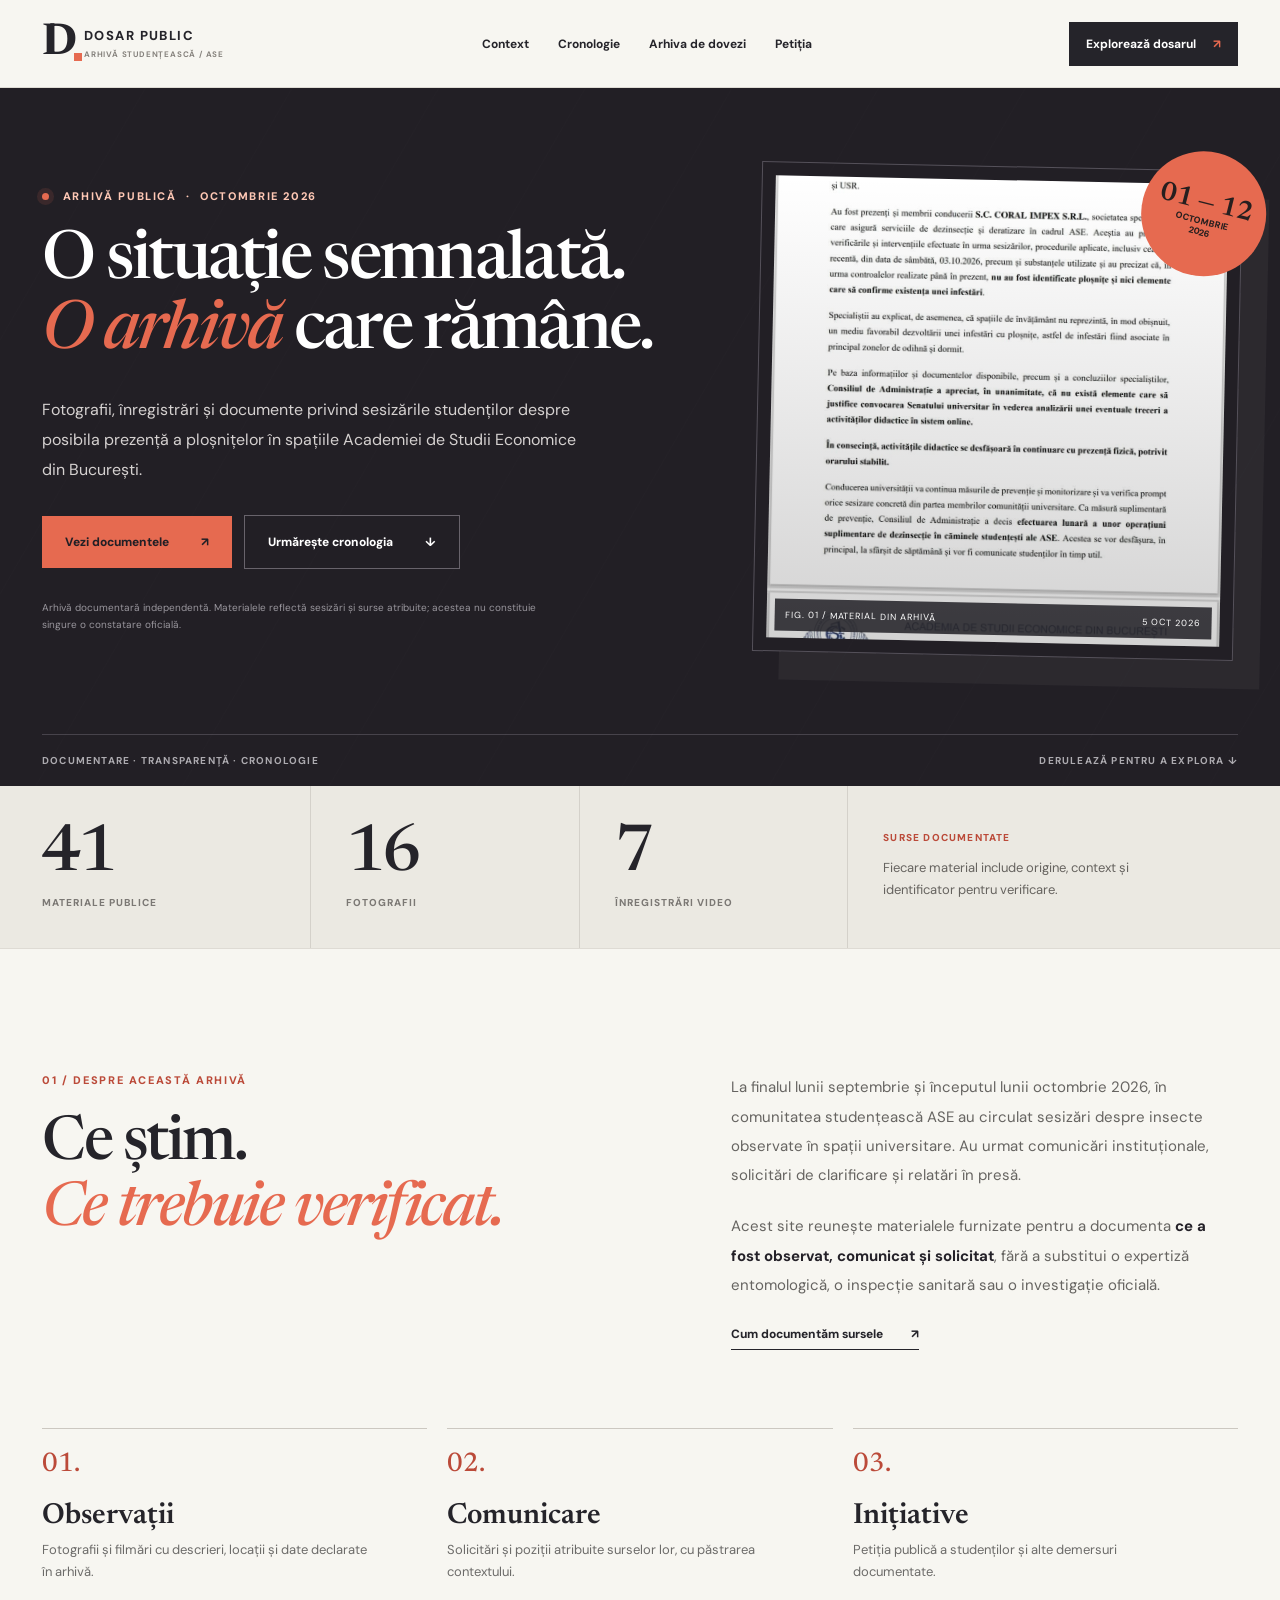
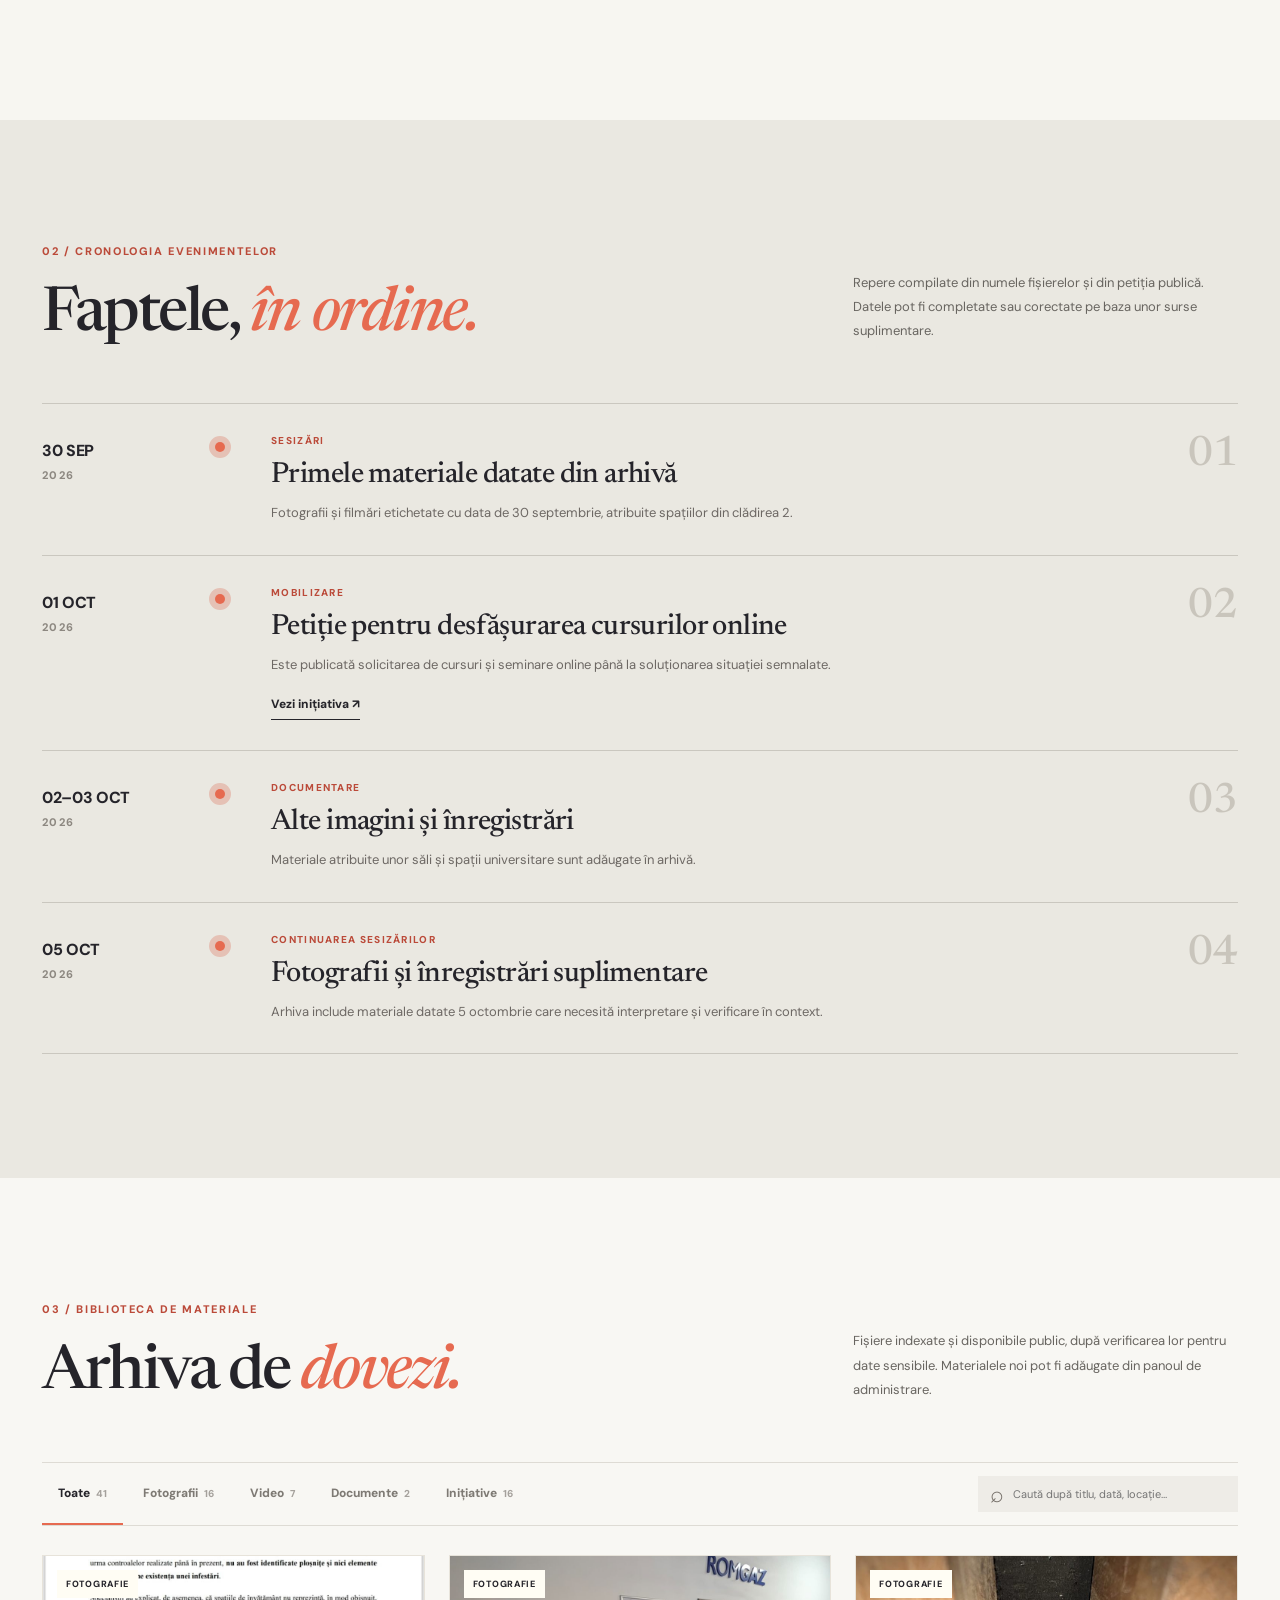
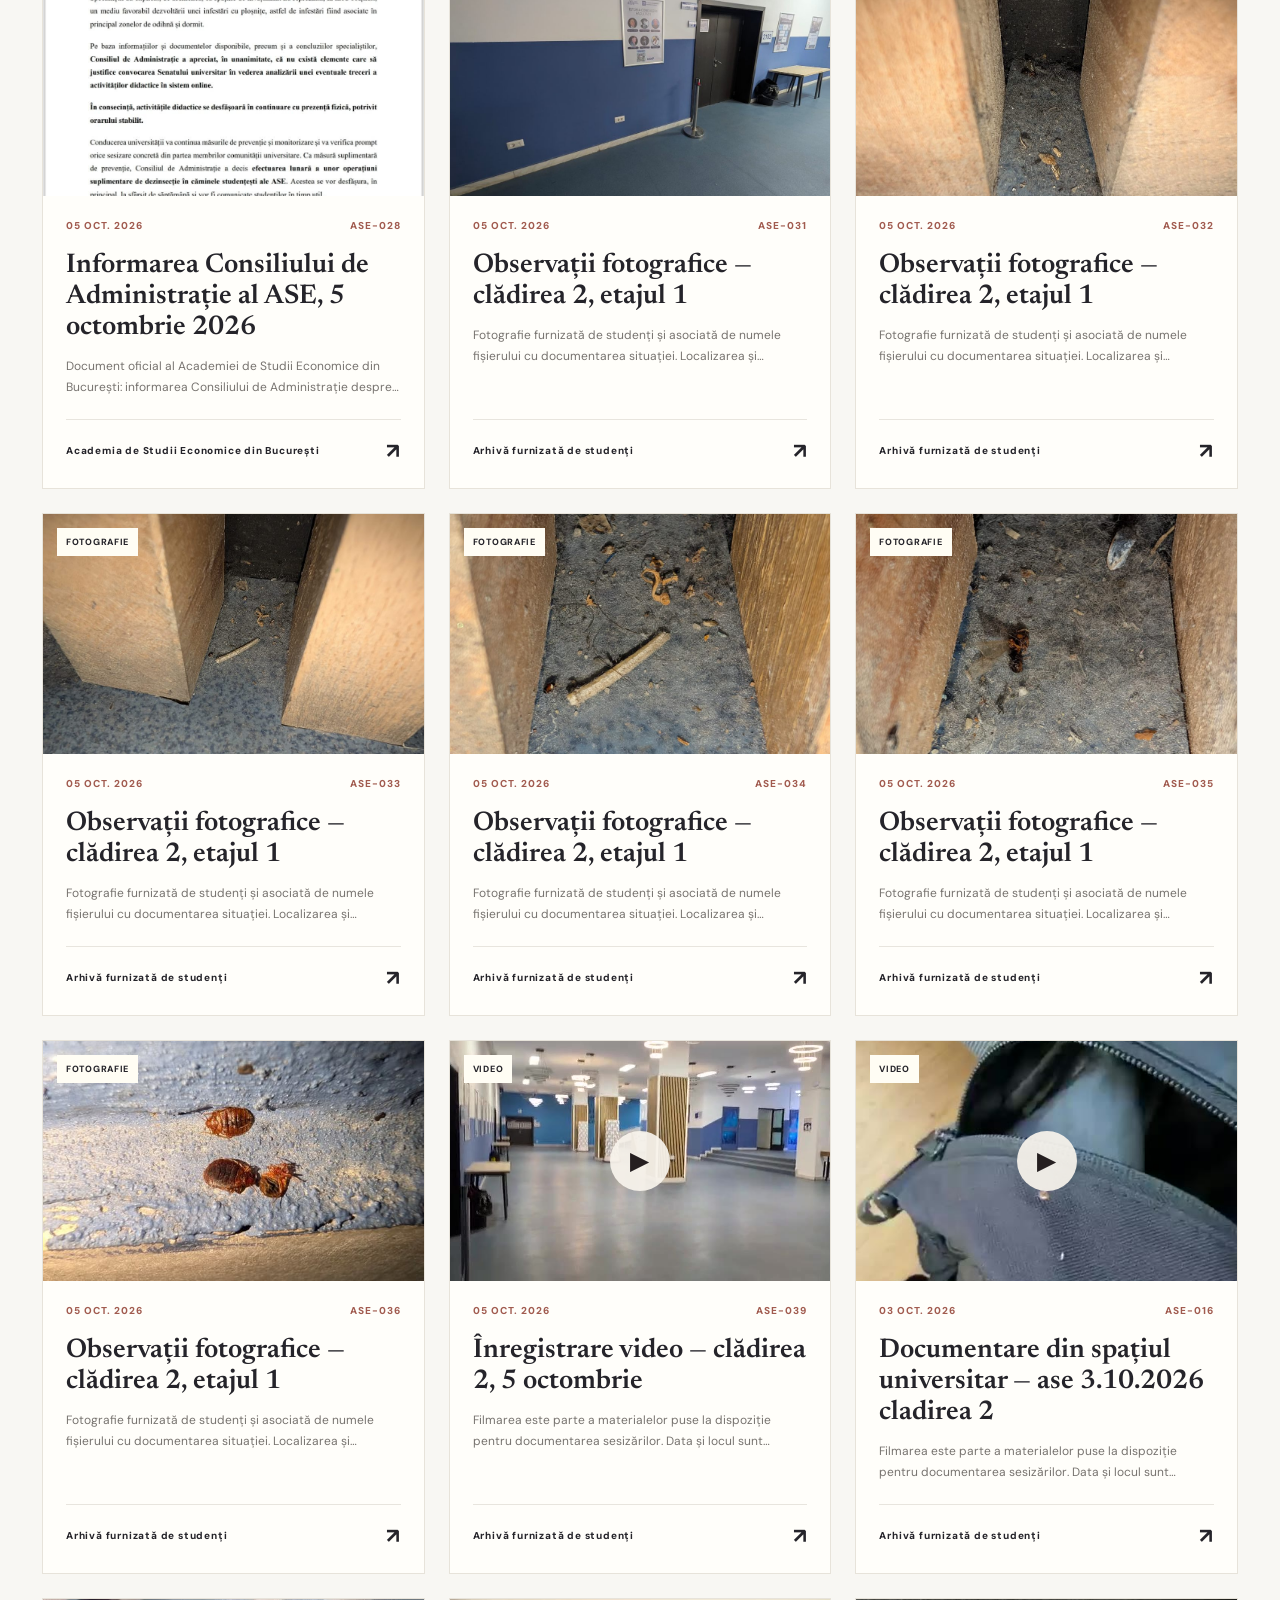
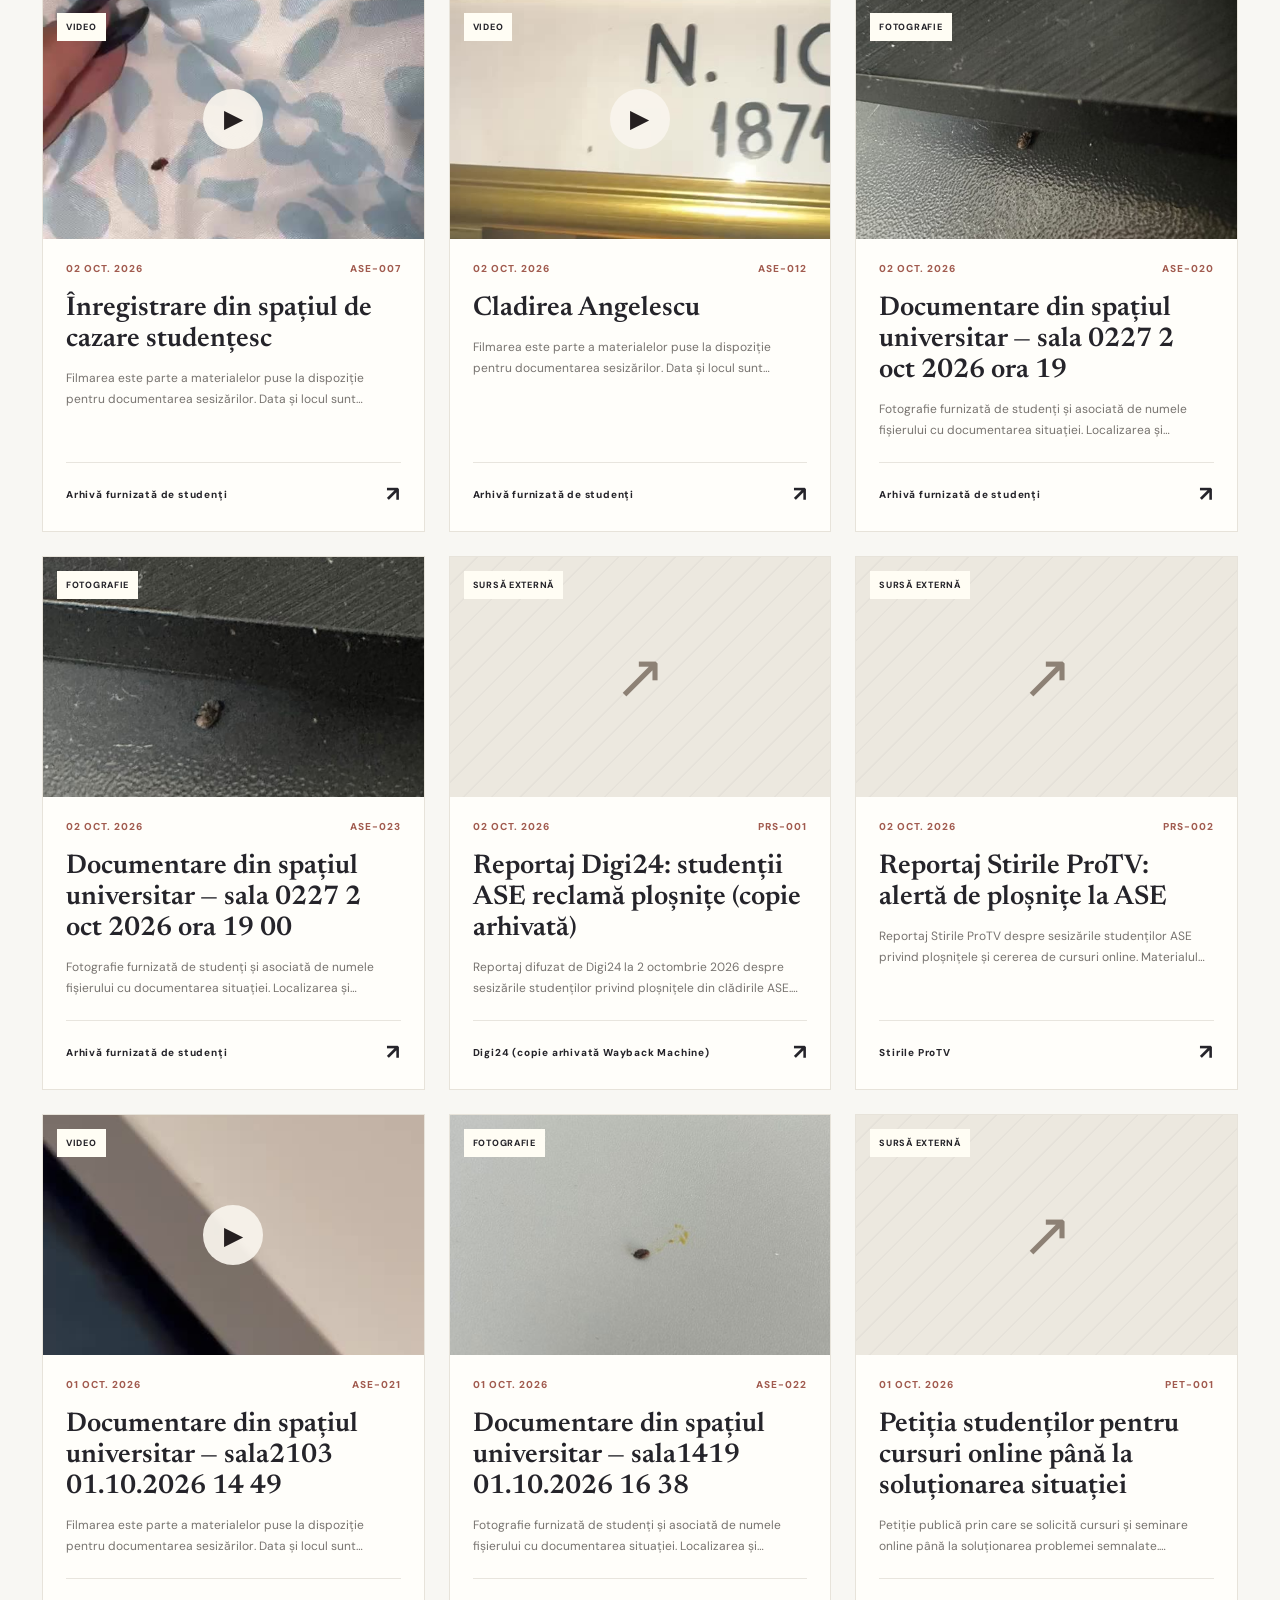
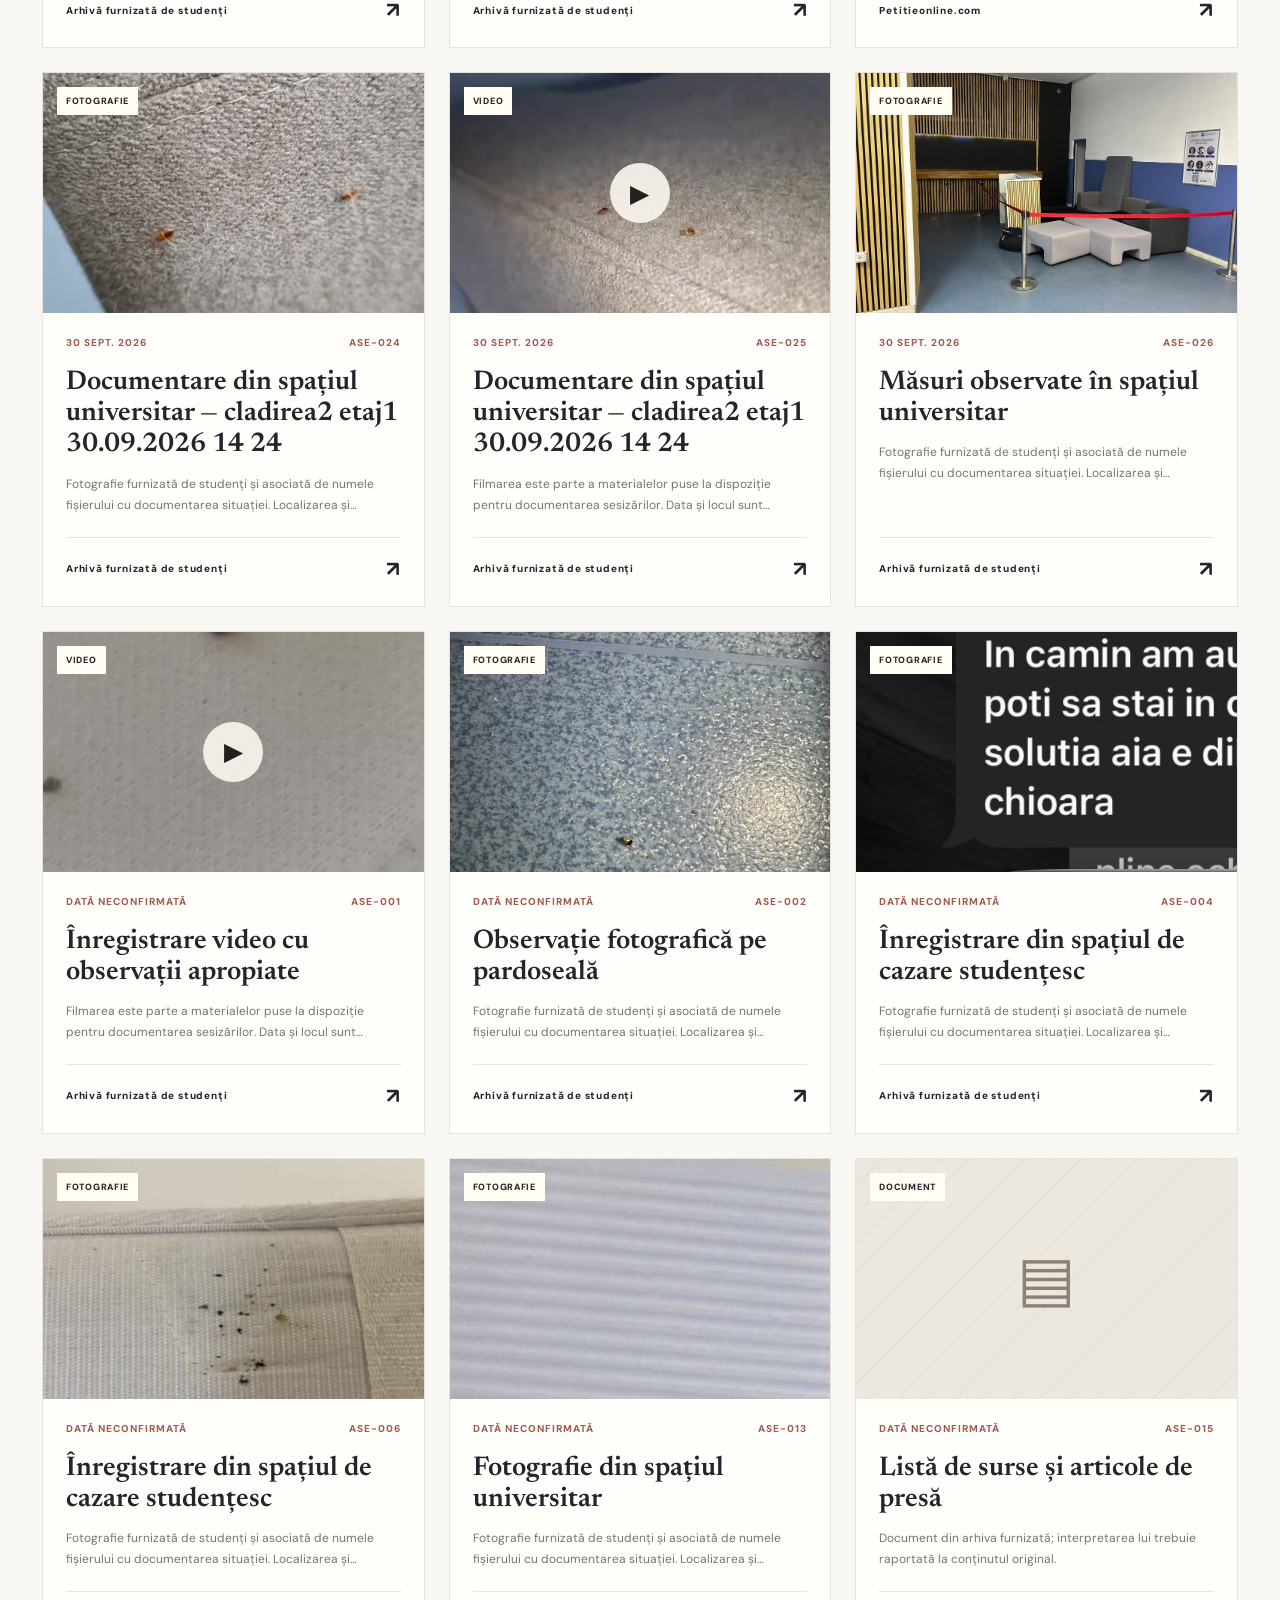
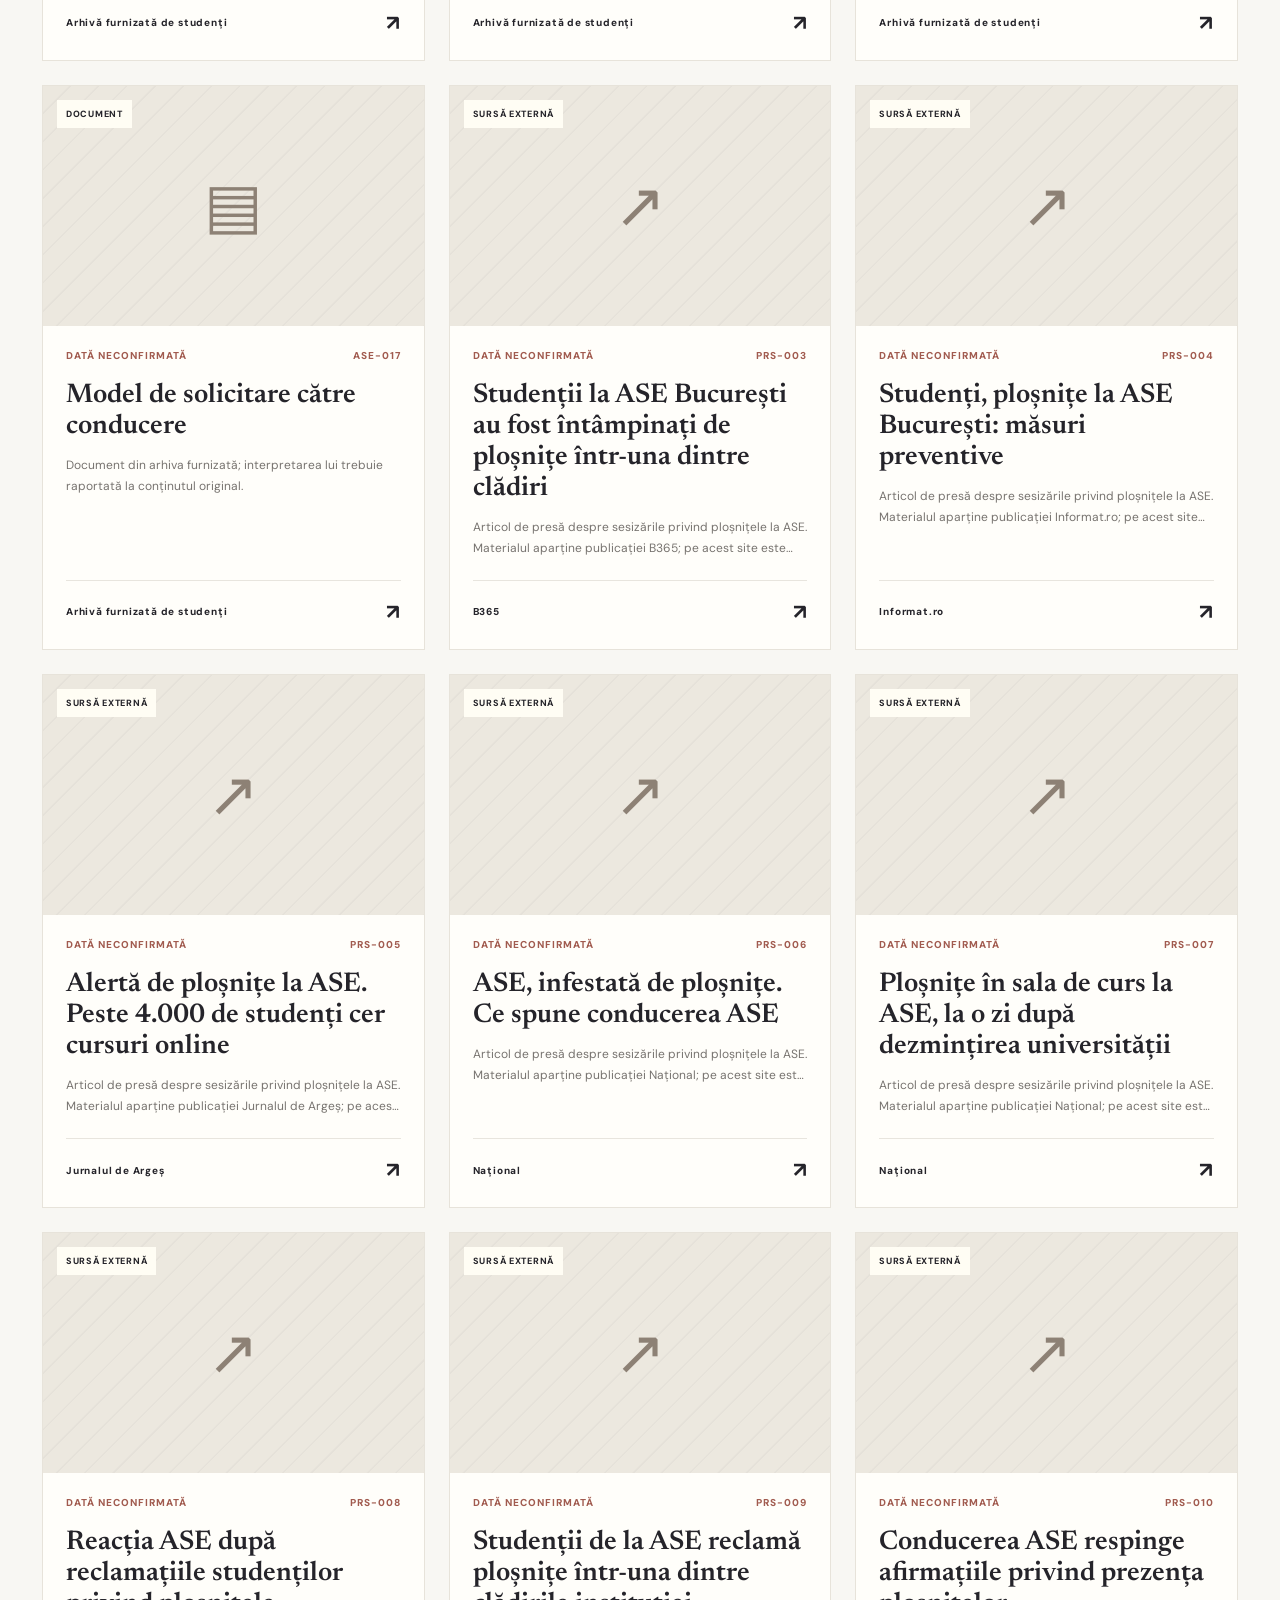
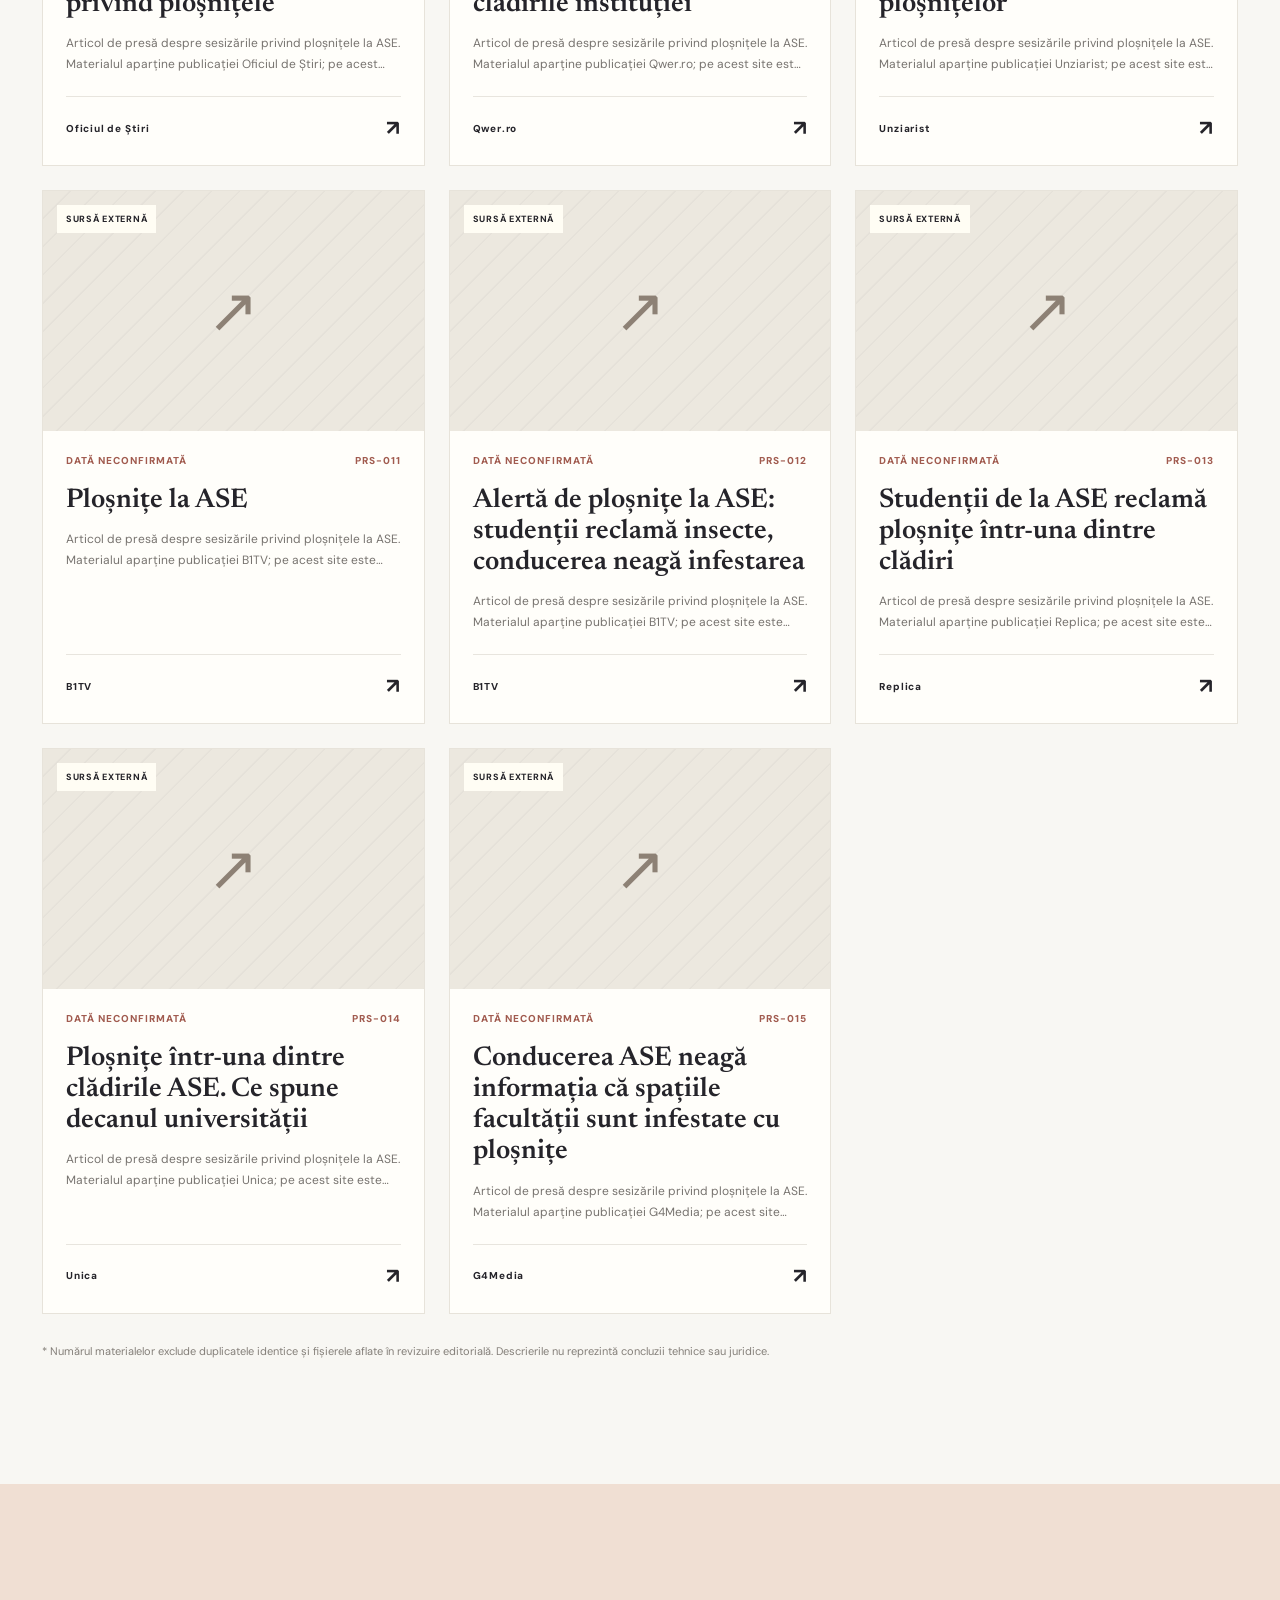
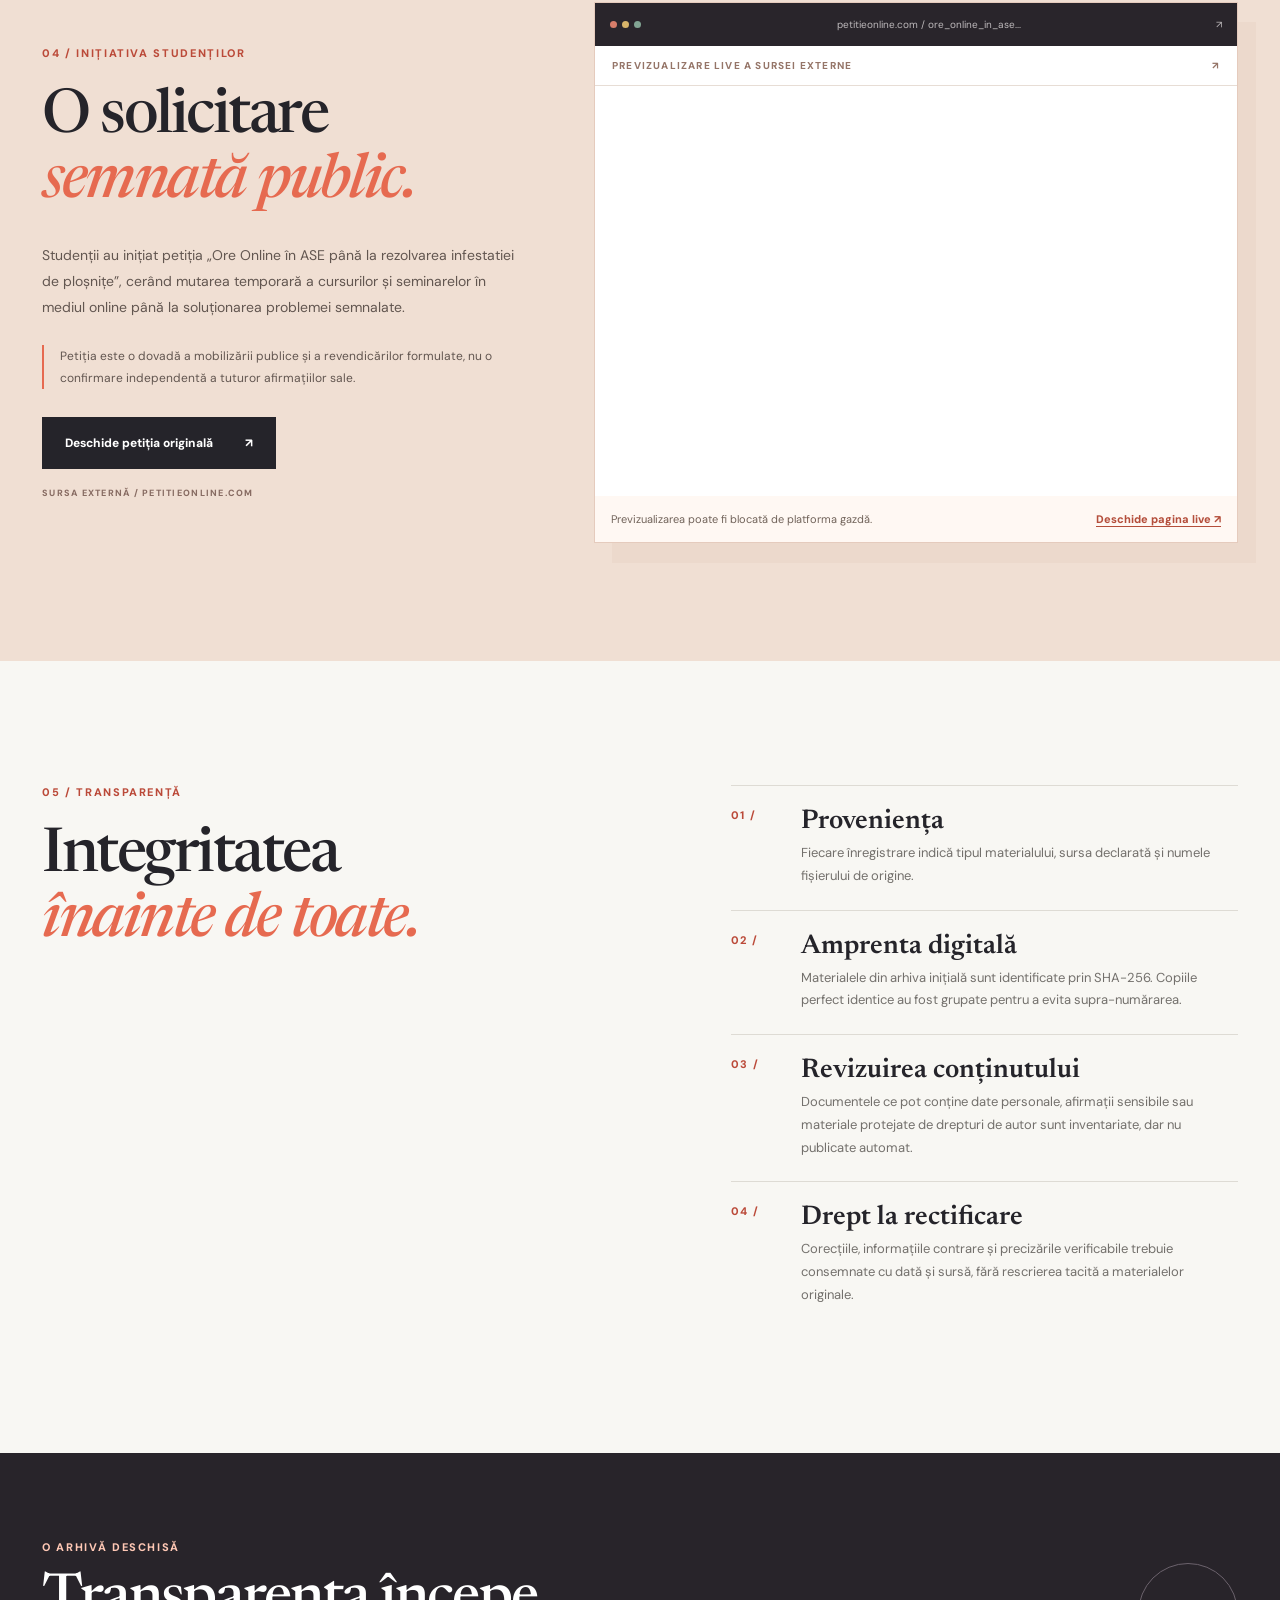
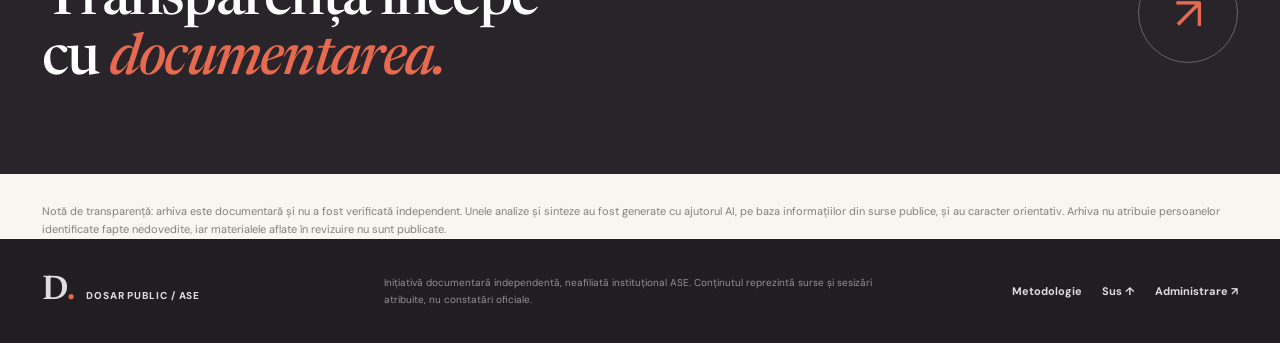
==== commit 85c5ac2c: "Publish one official ASE notice, press links and a transparency note - ASE-028: official notice of t" ====
--- a/docs/index.html
+++ b/docs/index.html
@@ -65,7 +65,7 @@
   <section class="section methodology" id="metodologie"><div class="shell method-grid"><div><div class="eyebrow">05 / TRANSPARENȚĂ</div><h2>Integritatea<br><em>înainte de toate.</em></h2></div><div class="method-items"><article><span>01 /</span><div><h3>Proveniența</h3><p>Fiecare înregistrare indică tipul materialului, sursa declarată și numele fișierului de origine.</p></div></article><article><span>02 /</span><div><h3>Amprenta digitală</h3><p>Materialele din arhiva inițială sunt identificate prin SHA-256. Copiile perfect identice au fost grupate pentru a evita supra-numărarea.</p></div></article><article><span>03 /</span><div><h3>Revizuirea conținutului</h3><p>Documentele ce pot conține date personale, afirmații sensibile sau materiale protejate de drepturi de autor sunt inventariate, dar nu publicate automat.</p></div></article><article><span>04 /</span><div><h3>Drept la rectificare</h3><p>Corecțiile, informațiile contrare și precizările verificabile trebuie consemnate cu dată și sursă, fără rescrierea tacită a materialelor originale.</p></div></article></div></div></section>
   <section class="closing"><div class="shell closing-grid"><div><span class="eyebrow light">O ARHIVĂ DESCHISĂ</span><h2>Transparența începe<br>cu <em>documentarea.</em></h2></div><a href="#arhiva" class="circle-arrow" aria-label="Revino la arhivă">↗</a></div></section>
 </main>
-<footer class="footer"><div class="shell footer-inner"><div class="footer-logo">D<span>.</span> <small>DOSAR PUBLIC / ASE</small></div><p>Inițiativă documentară independentă, neafiliată instituțional ASE. Conținutul reprezintă surse și sesizări atribuite, nu constatări oficiale.</p><div class="footer-links"><a href="#metodologie">Metodologie</a><a href="#top">Sus ↑</a><a href="admin/">Administrare ↗</a></div></div></footer>
+<div class="shell"><p class="archive-footnote">Notă de transparență: arhiva este documentară și nu a fost verificată independent. Unele analize și sinteze au fost generate cu ajutorul AI, pe baza informațiilor din surse publice, și au caracter orientativ. Arhiva nu atribuie persoanelor identificate fapte nedovedite, iar materialele aflate în revizuire nu sunt publicate.</p></div><footer class="footer"><div class="shell footer-inner"><div class="footer-logo">D<span>.</span> <small>DOSAR PUBLIC / ASE</small></div><p>Inițiativă documentară independentă, neafiliată instituțional ASE. Conținutul reprezintă surse și sesizări atribuite, nu constatări oficiale.</p><div class="footer-links"><a href="#metodologie">Metodologie</a><a href="#top">Sus ↑</a><a href="admin/">Administrare ↗</a></div></div></footer>
 <dialog id="evidence-modal" class="evidence-modal" aria-labelledby="modal-title"><div class="modal-head"><span>FIȘA MATERIALULUI</span><button type="button" id="modal-close" aria-label="Închide detaliile">✕</button></div><div id="modal-body"></div></dialog>
 </body>
 </html>
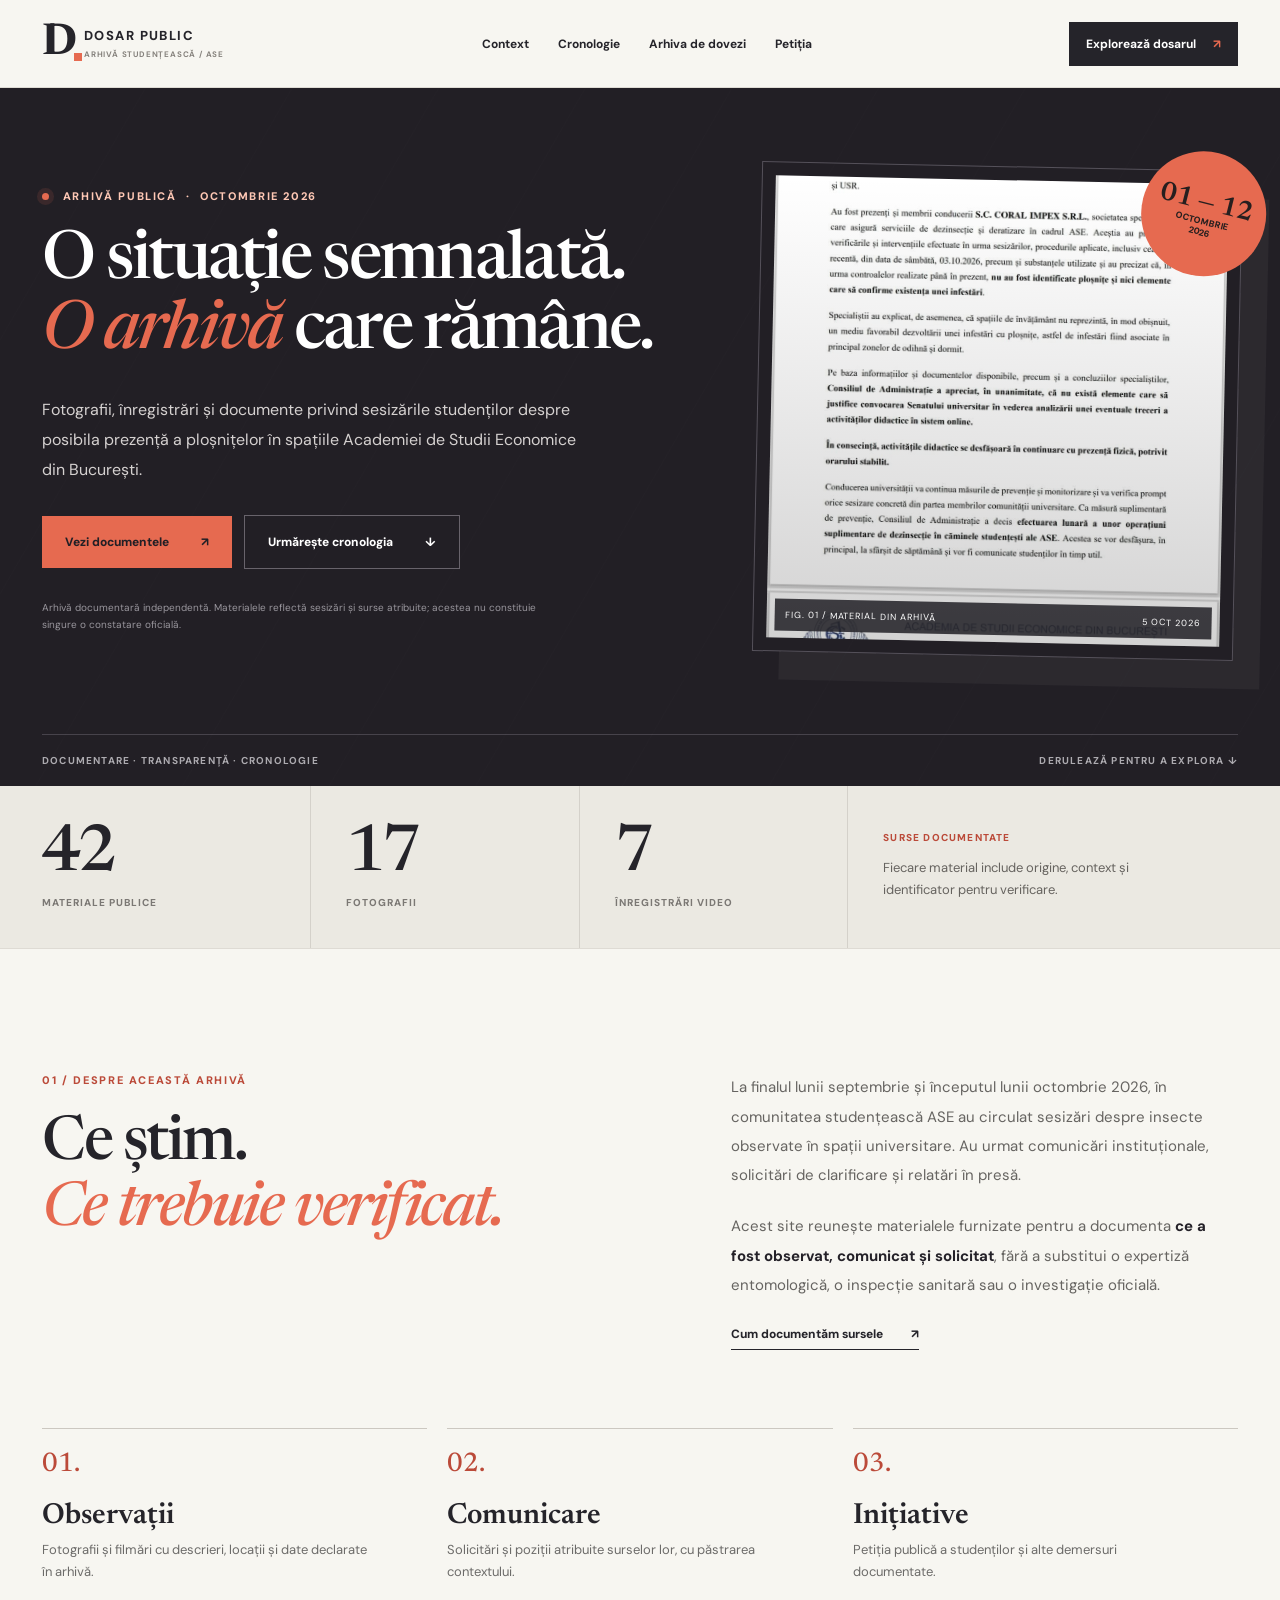
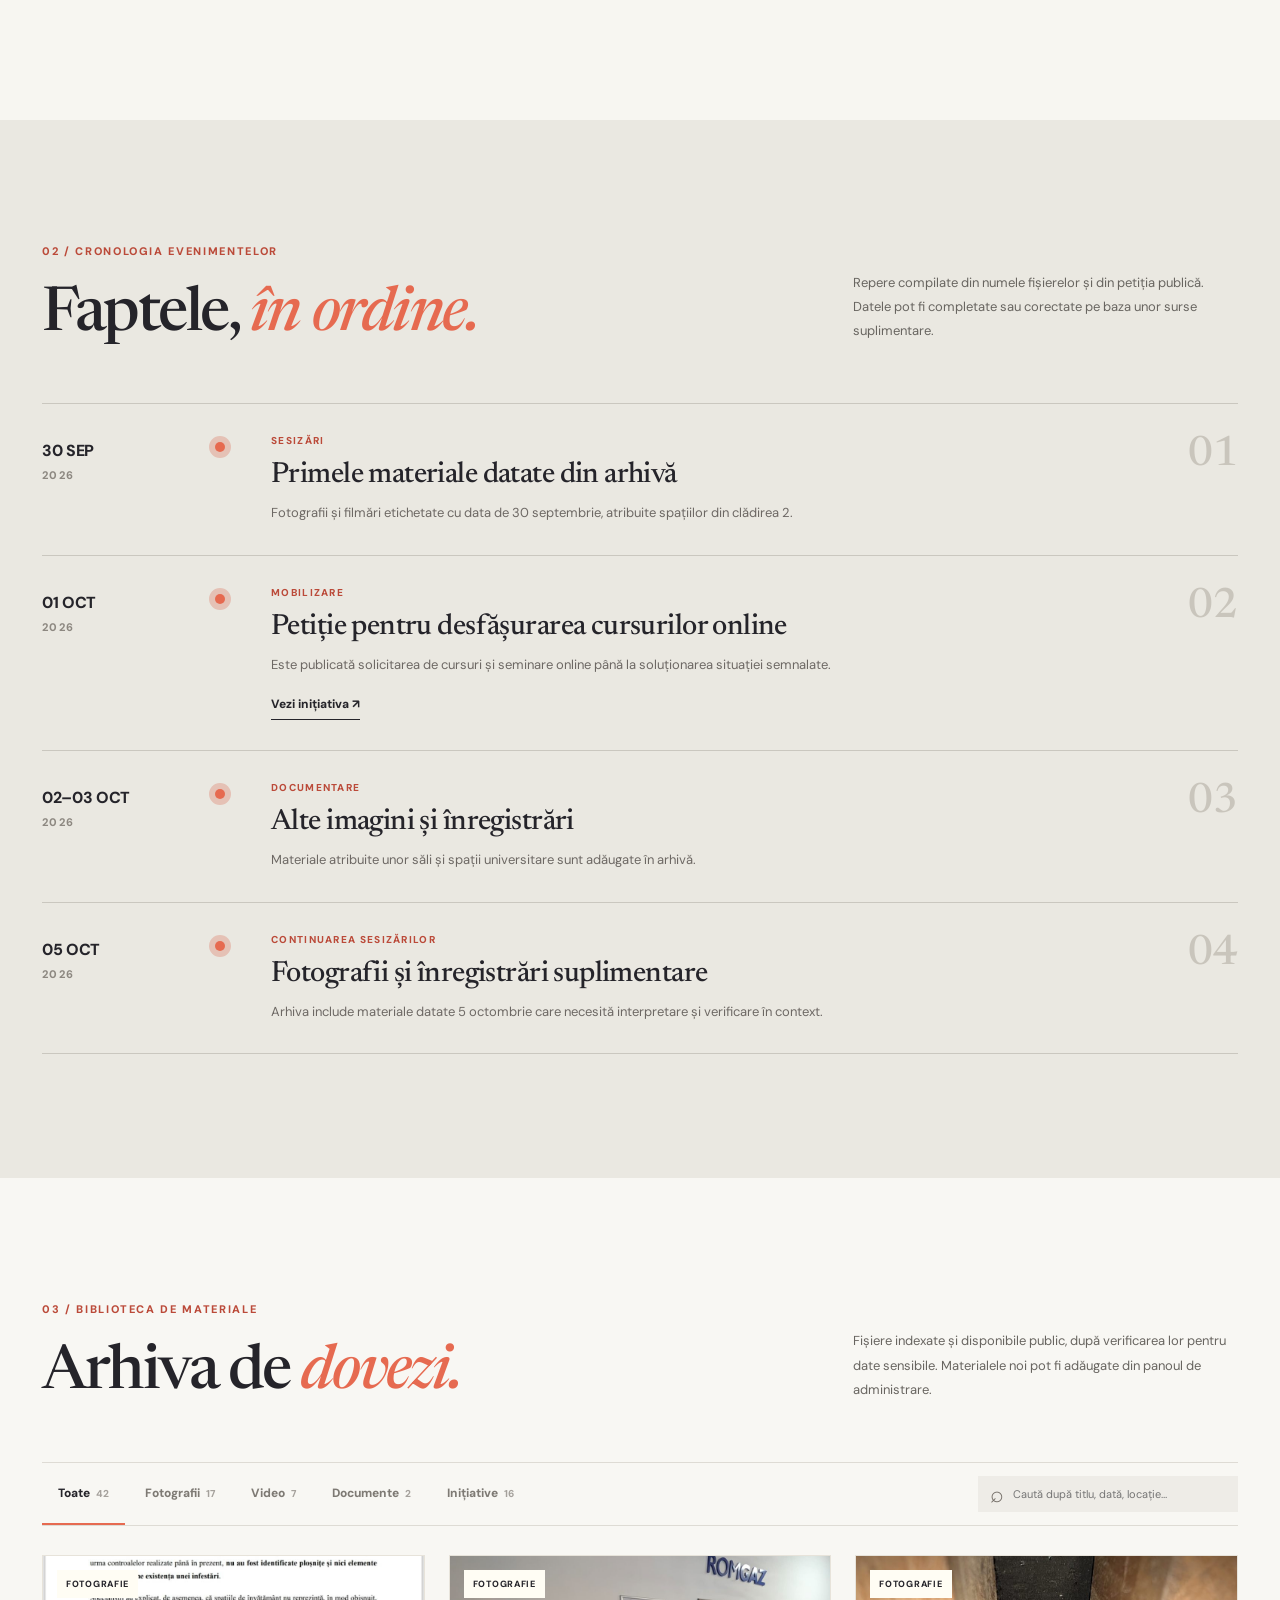
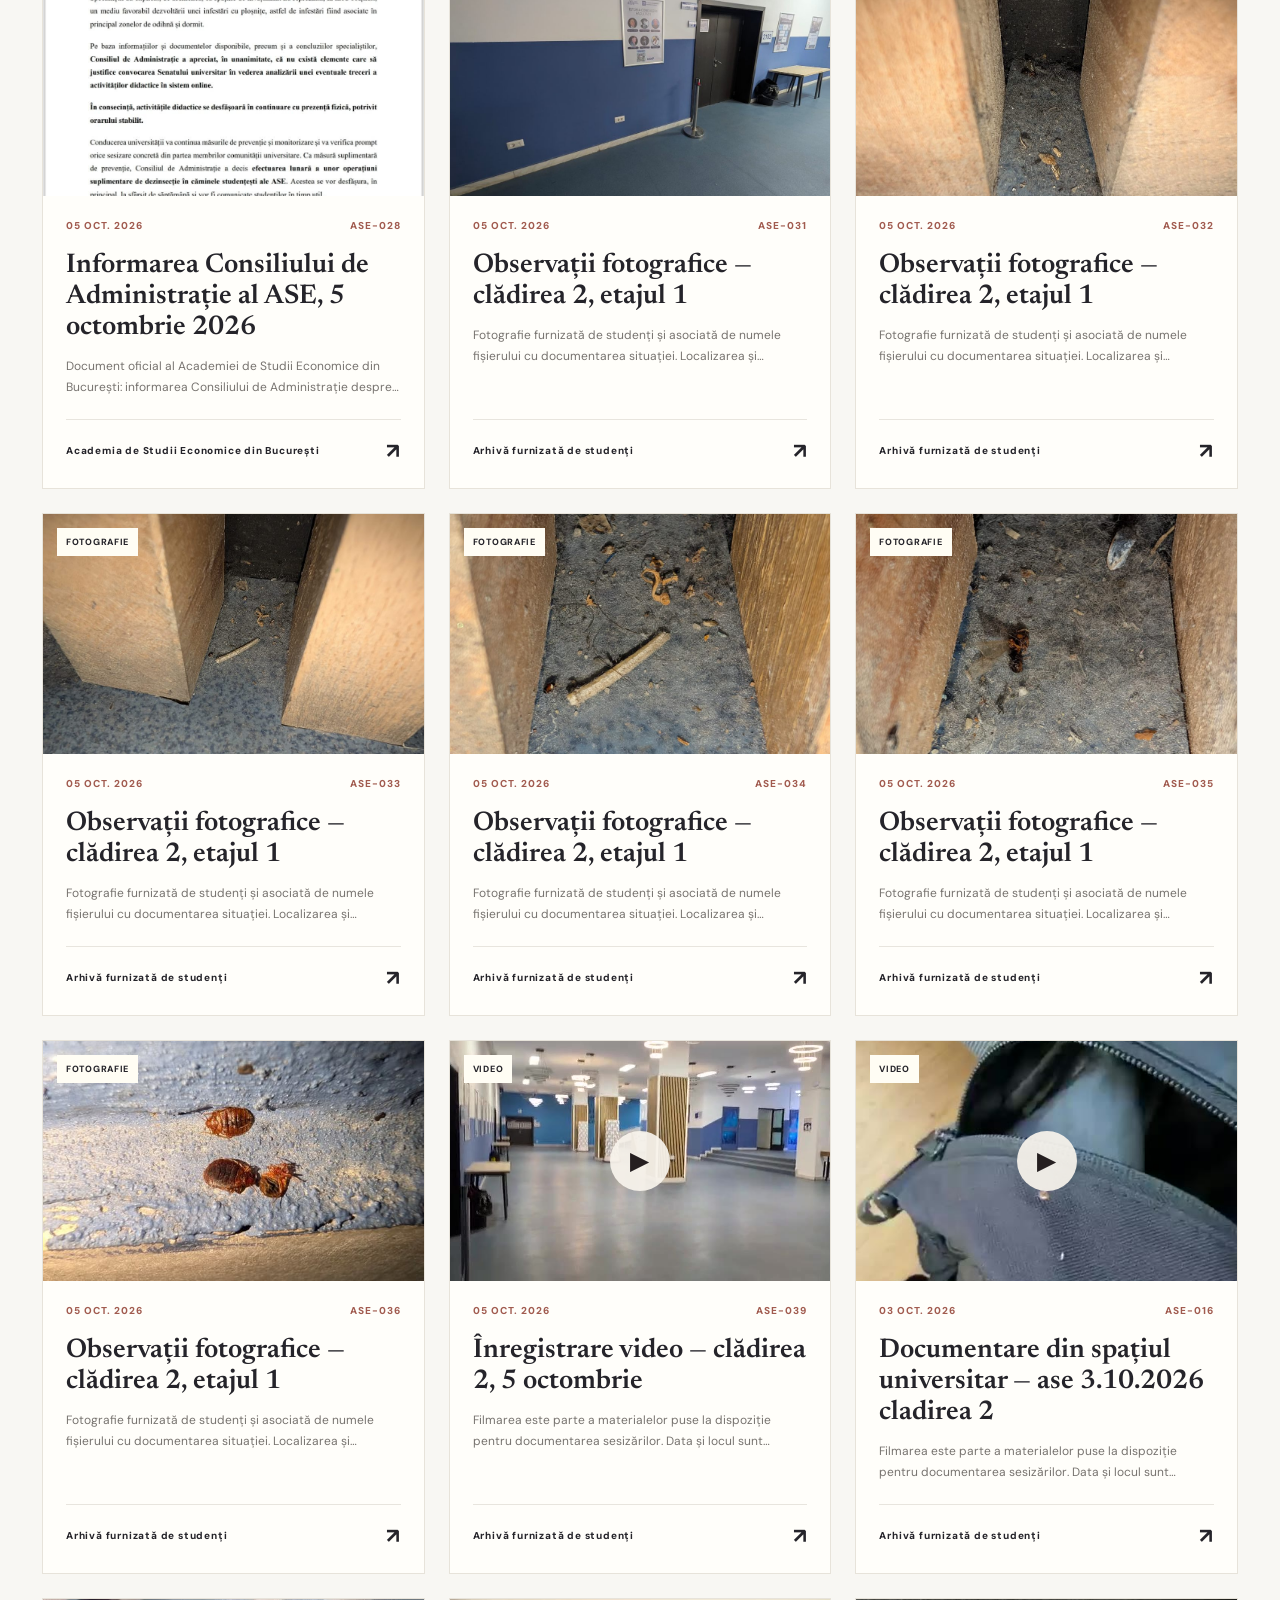
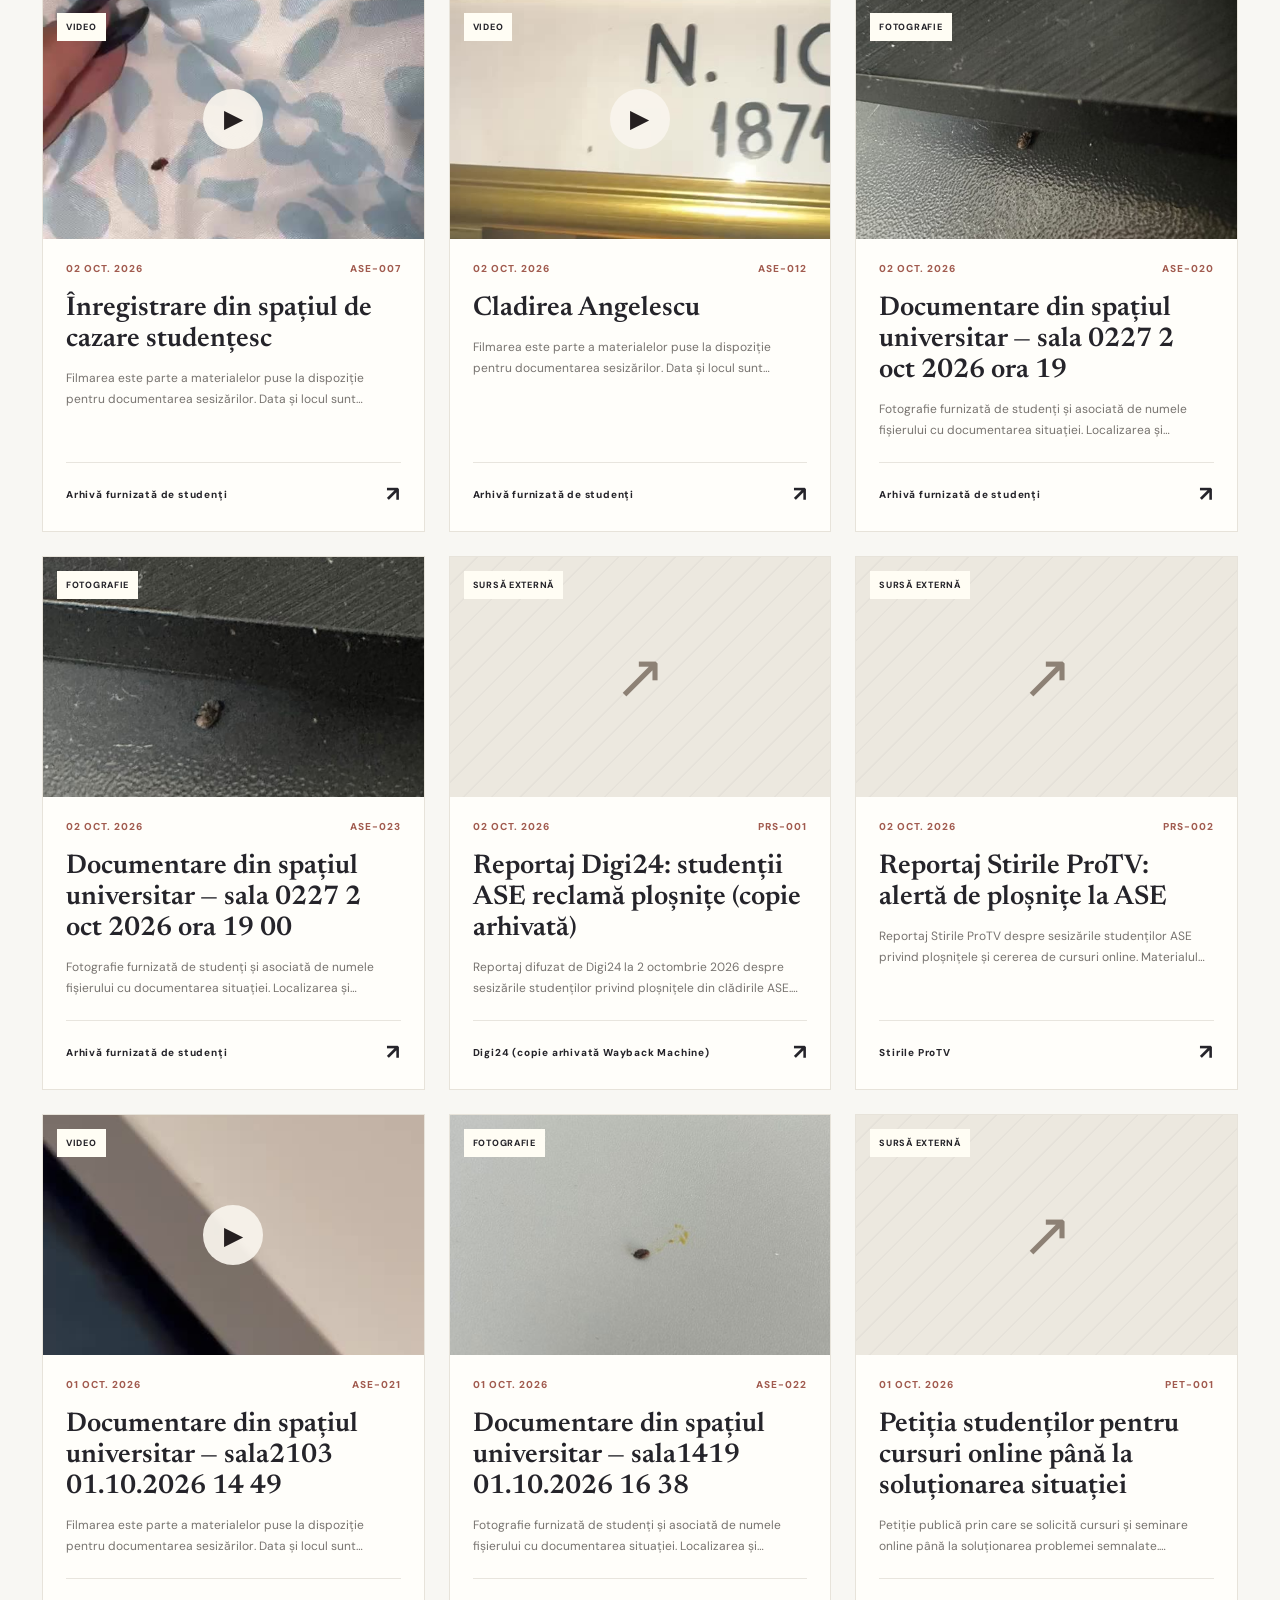
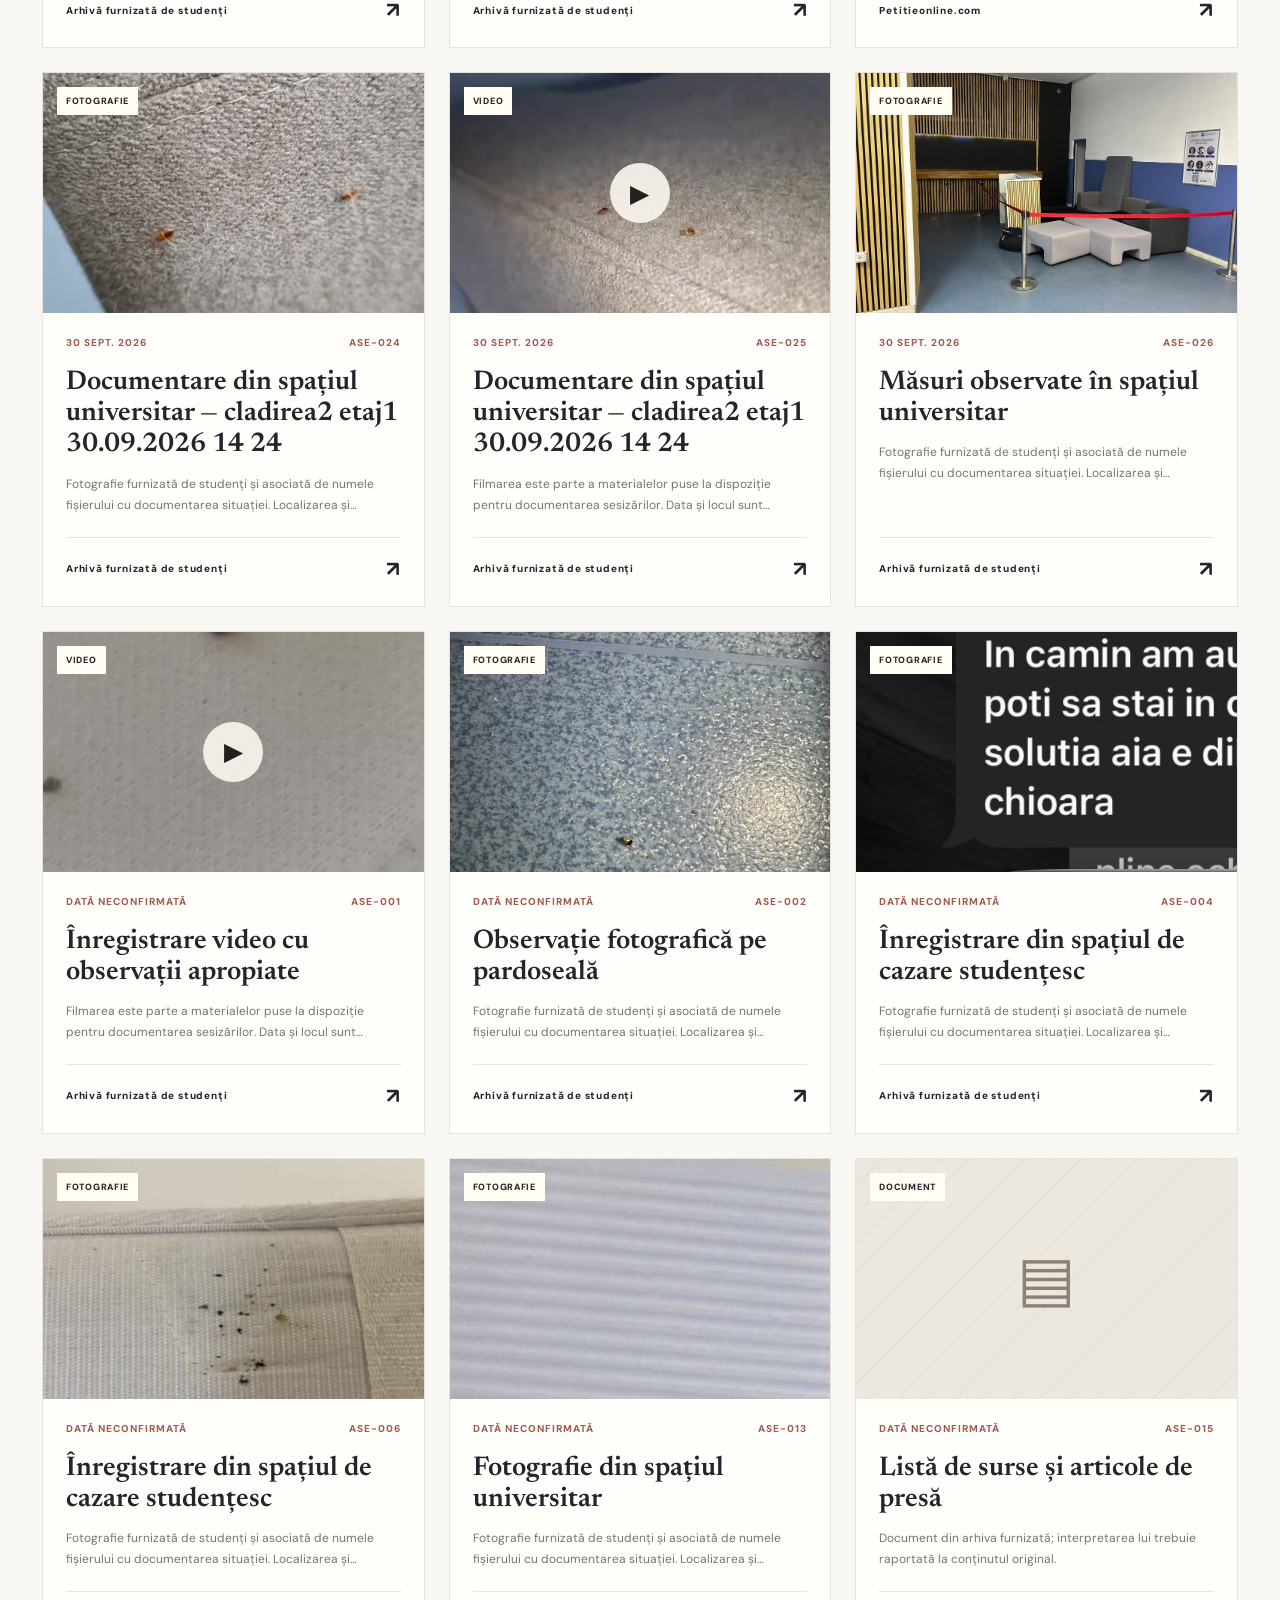
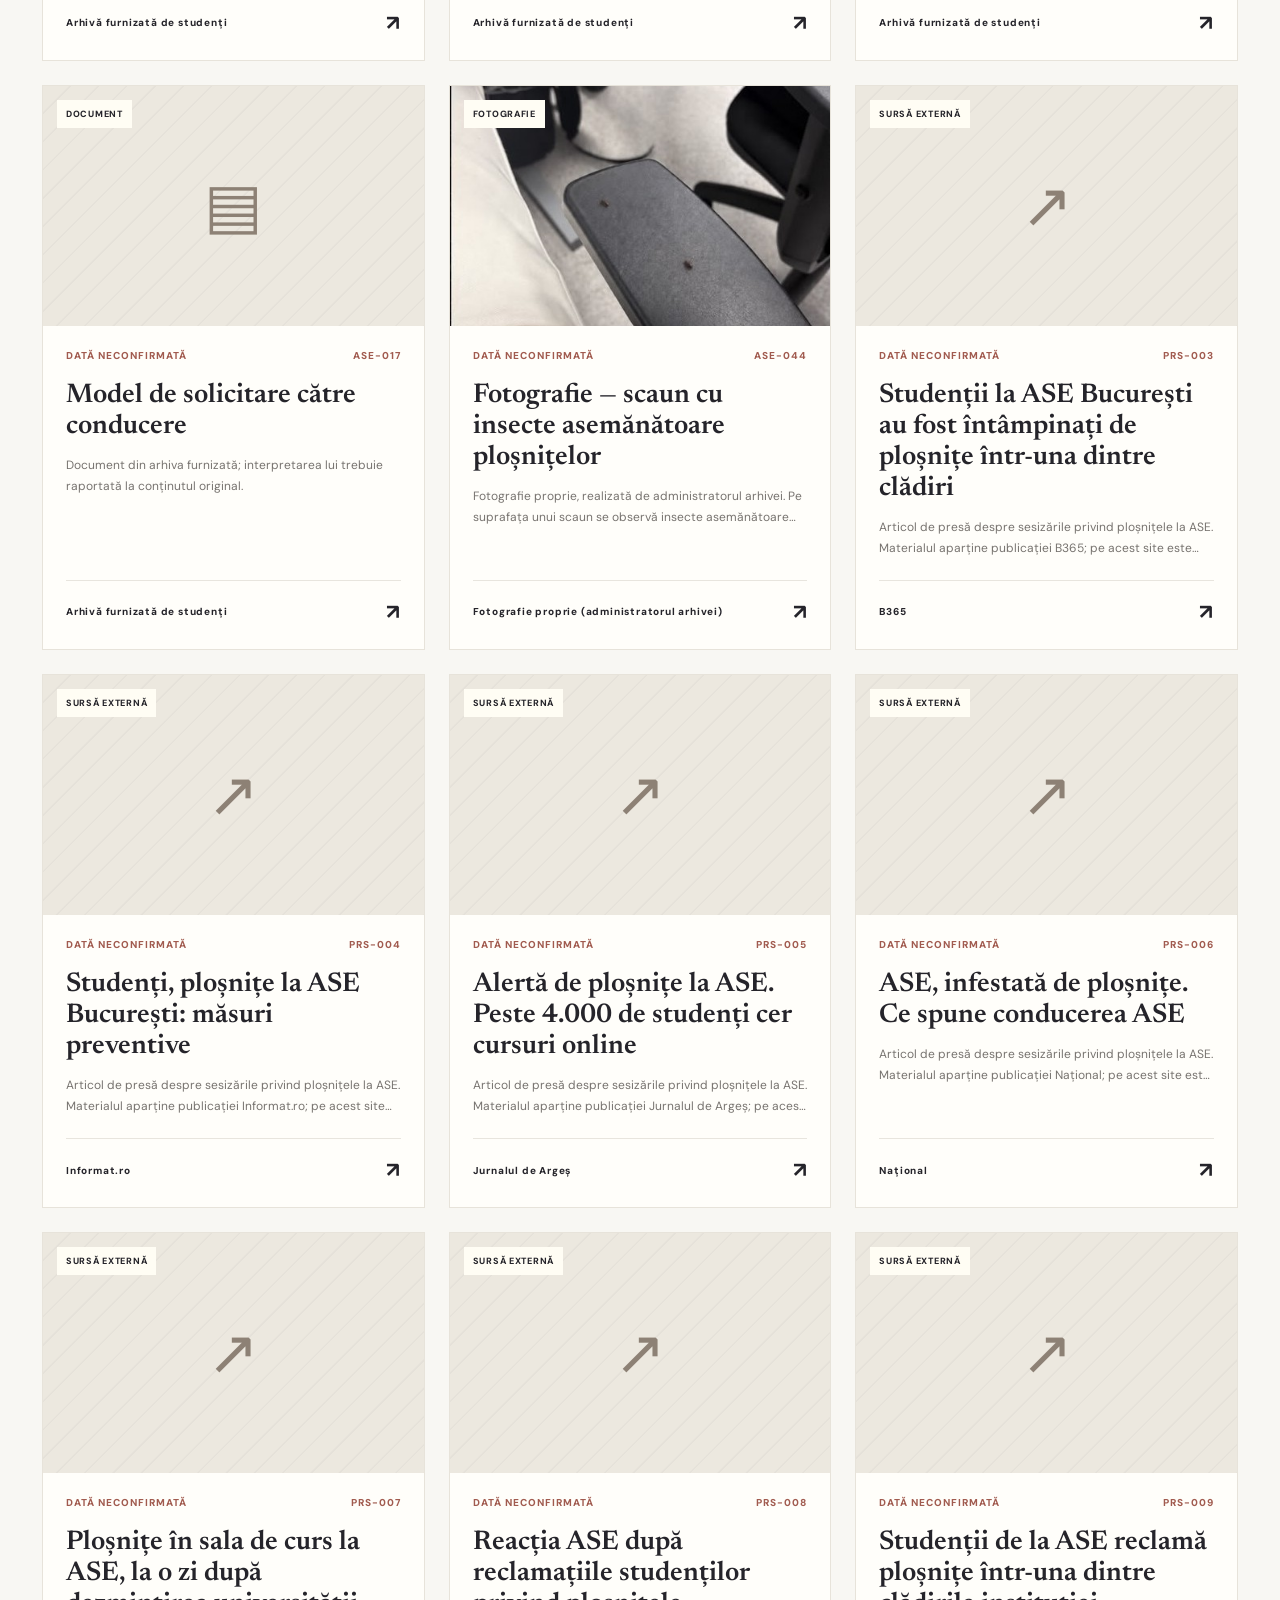
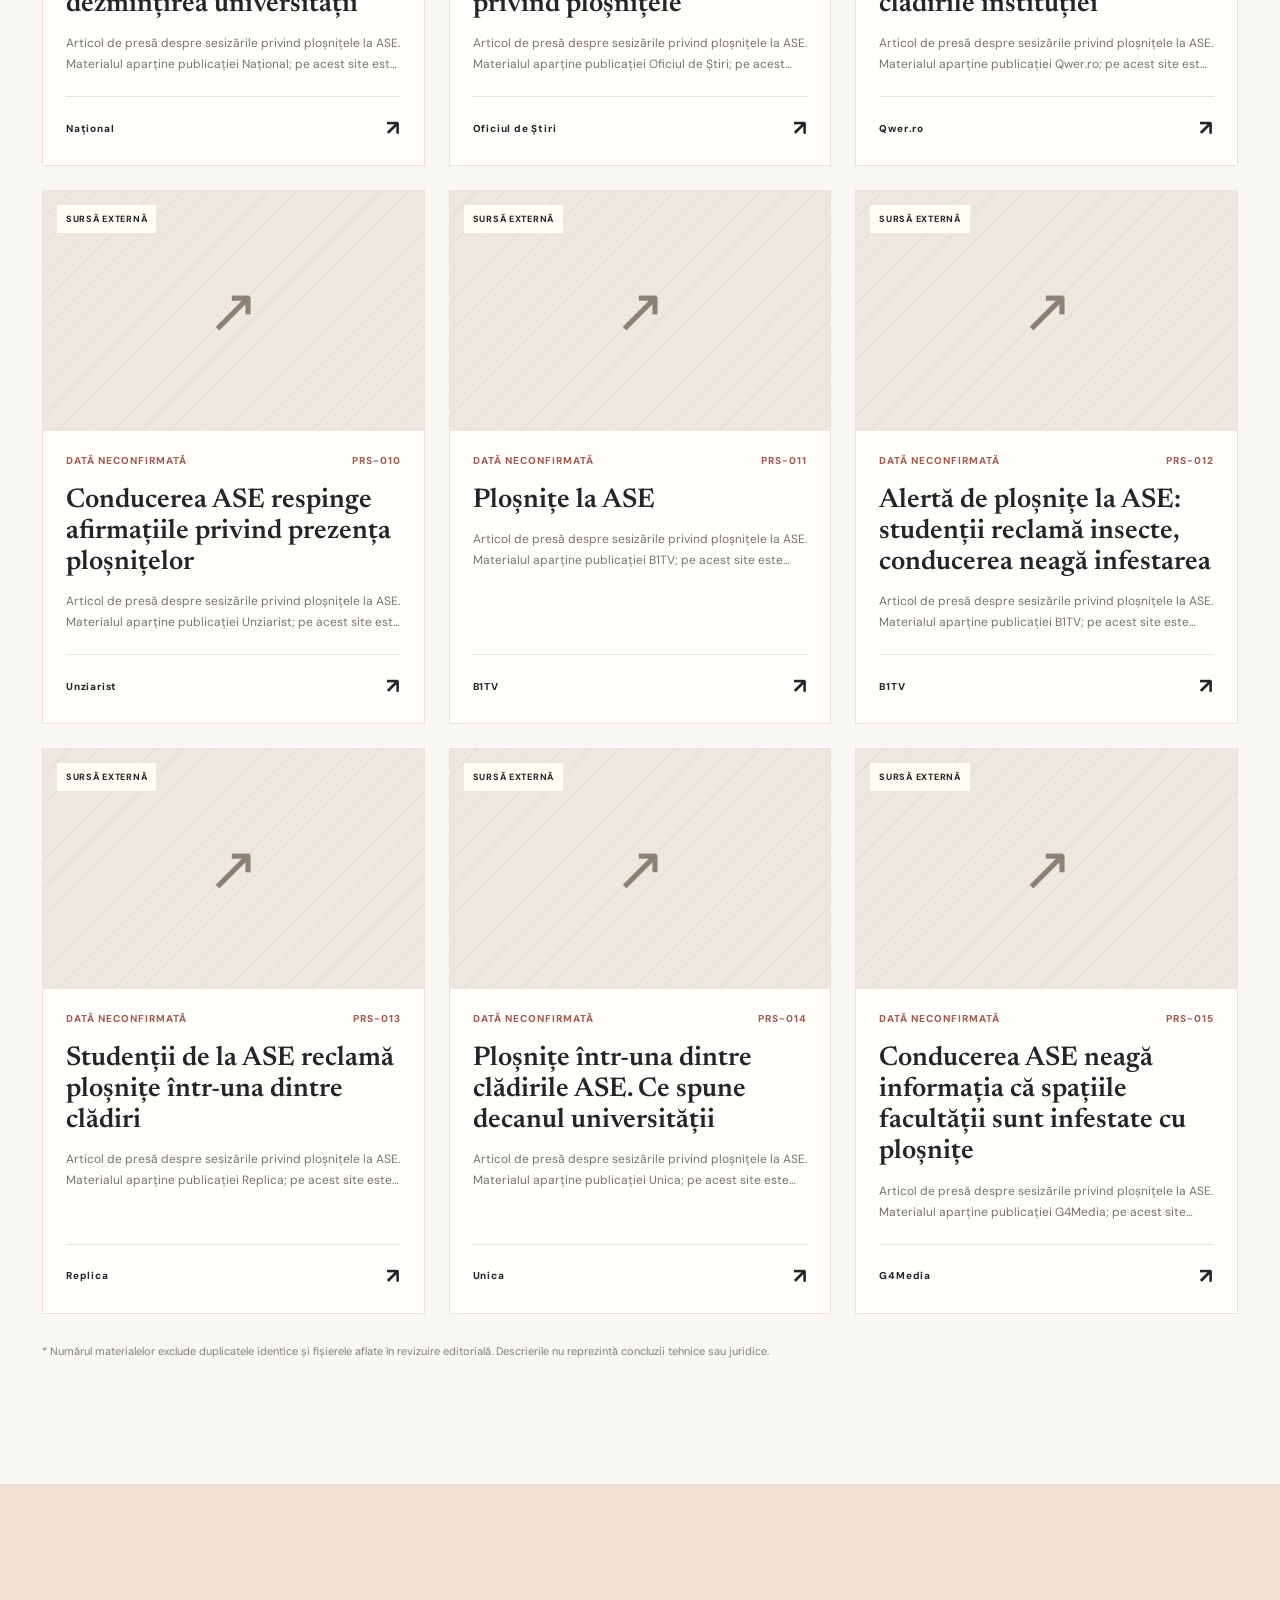
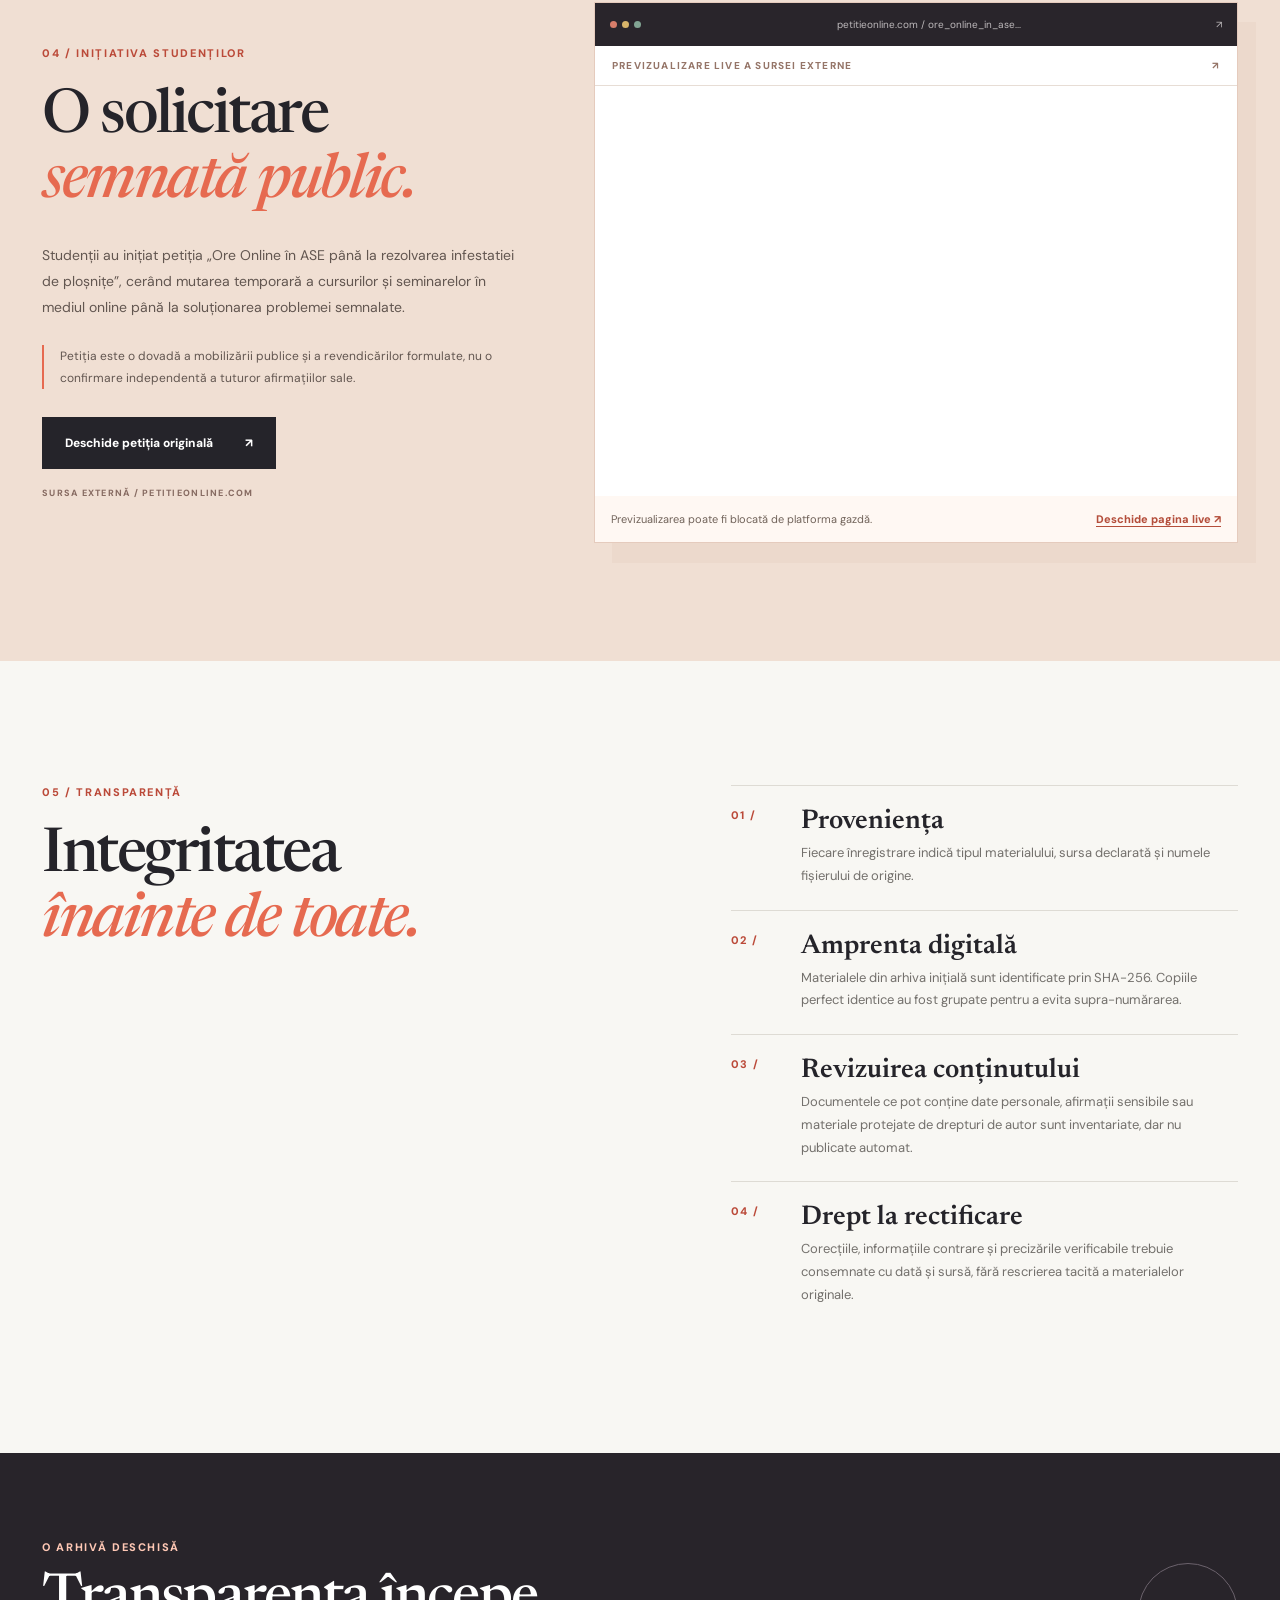
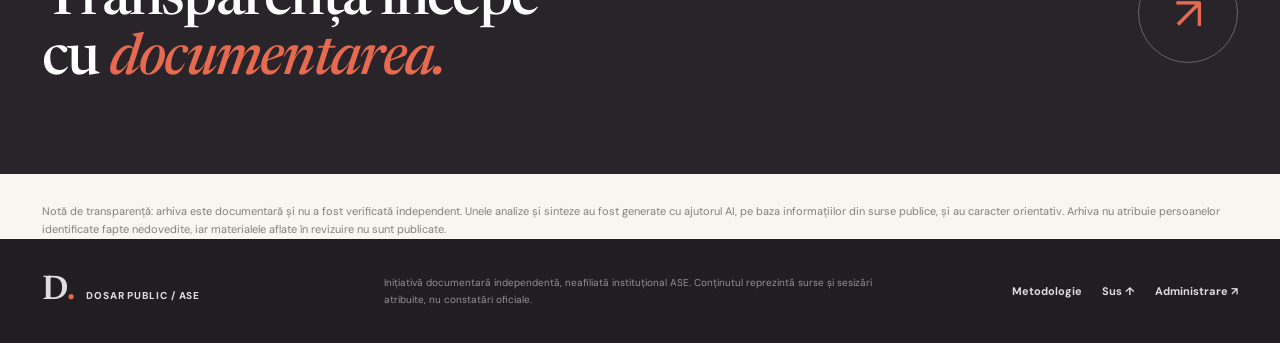
==== commit 1772acd0: "Add SEO metadata, structured data, robots.txt and sitemap - Title, description, keywords, canonical," ====
--- a/docs/index.html
+++ b/docs/index.html
@@ -2,9 +2,13 @@
 <html lang="ro">
 <head>
   <meta charset="utf-8"><meta name="viewport" content="width=device-width, initial-scale=1">
-  <meta name="description" content="Arhivă documentară a sesizărilor studenților ASE: fotografii, înregistrări, cronologie, surse și inițiative civice.">
-  <meta name="theme-color" content="#211f24"><meta property="og:title" content="Dosar public | Sesizările studenților ASE"><meta property="og:description" content="Documente, mărturii și inițiative publice — o arhivă verificabilă, cu surse și date.">
-  <title>Dosar public — Sesizările studenților ASE</title>
+  <meta name="description" content="Arhivă despre ploșnițele (plosnite) și infestația din clădirile ASE București: foto, video, comunicate, articole de presă și petiția studenților.">
+  <meta name="keywords" content="ploșnițe ASE, plosnite ASE, ploșnițe la ASE, plosnite la ASE, plosnite ase, gândaci ASE, gandaci ASE, gândaci la ASE, infestație ploșnițe, infestatie plosnite, infestatie plosnite ASE, infestație ASE, insecte ASE, dezinsecție ASE, ASE București ploșnițe, Academia de Studii Economice ploșnițe, clădirea 2 ASE ploșnițe, cămin ASE ploșnițe, sesizări studenți ASE, petiție ploșnițe ASE, cursuri online ASE ploșnițe, musamalizare ASE">
+  <meta name="robots" content="index,follow,max-image-preview:large">
+  <link rel="canonical" href="https://noonenobody121.github.io/ASE-PLOSNITE/">
+  <meta name="theme-color" content="#211f24"><meta property="og:type" content="website"><meta property="og:site_name" content="Dosar public — ASE"><meta property="og:locale" content="ro_RO"><meta property="og:title" content="Ploșnițe la ASE — arhivă documentară despre infestație | Dosar public"><meta property="og:description" content="Arhivă despre ploșnițele (plosnite) și infestația din clădirile ASE București: foto, video, comunicate, articole de presă și petiția studenților."><meta property="og:url" content="https://noonenobody121.github.io/ASE-PLOSNITE/"><meta property="og:image" content="https://noonenobody121.github.io/ASE-PLOSNITE/media/ase-031-ase-cladirea-2-5-10-2026-plosnite-moarte-etaj-1-2.jpg"><meta name="twitter:card" content="summary_large_image"><meta name="twitter:title" content="Ploșnițe la ASE — arhivă documentară despre infestație"><meta name="twitter:description" content="Foto, video, comunicate și articole despre ploșnițele din clădirile ASE București.">
+  <title>Ploșnițe la ASE — arhivă documentară despre infestație | Dosar public</title>
+  <script type="application/ld+json">{"@context":"https://schema.org","@graph":[{"@type":"WebSite","@id":"https://noonenobody121.github.io/ASE-PLOSNITE/#website","name":"Dosar public — Sesizările studenților ASE","alternateName":["Ploșnițe la ASE","Plosnite ASE","Infestația cu ploșnițe la ASE"],"url":"https://noonenobody121.github.io/ASE-PLOSNITE/","inLanguage":"ro-RO","description":"Arhivă documentară despre ploșnițele din clădirile Academiei de Studii Economice din București (ASE)."},{"@type":"Dataset","name":"Arhiva documentară: ploșnițe la ASE București","description":"Fotografii, înregistrări video, comunicate, articole de presă și petiția studenților privind ploșnițele din clădirile ASE. Materialele aflate în revizuire nu sunt publicate.","url":"https://noonenobody121.github.io/ASE-PLOSNITE/","inLanguage":"ro-RO","keywords":["ploșnițe","plosnite","ASE","Academia de Studii Economice","infestație","gândaci","dezinsecție","sesizări studenți","petiție"],"temporalCoverage":"2026-09-30/2026-10-13","isAccessibleForFree":true}]}</script>
   <link rel="preconnect" href="https://fonts.googleapis.com"><link rel="preconnect" href="https://fonts.gstatic.com" crossorigin>
   <link href="https://fonts.googleapis.com/css2?family=DM+Sans:wght@400;500;600;700;800&family=Newsreader:opsz,wght@6..72,400;6..72,500;6..72,600;6..72,700&display=swap" rel="stylesheet">
   <link rel="stylesheet" href="assets/style.css"><script defer src="assets/app.js"></script>
@@ -26,6 +30,7 @@
       <div class="hero-copy">
         <div class="eyebrow light"><span class="live-dot"></span> ARHIVĂ PUBLICĂ &nbsp;·&nbsp; OCTOMBRIE 2026</div>
         <h1 id="hero-title">O situație semnalată.<br><em>O arhivă</em> care rămâne.</h1>
+<p class="sr-only">Arhivă documentară despre ploșnițele (plosnite) și infestația semnalată în clădirile Academiei de Studii Economice din București (ASE): fotografii, videoclipuri, comunicate oficiale, articole de presă și petiția studenților pentru cursuri online. Dacă cauți „gândaci” la ASE, arhiva se referă la ploșnițe, nu la gândacii de bucătărie.</p>
         <p class="hero-lead">Fotografii, înregistrări și documente privind sesizările studenților despre posibila prezență a ploșnițelor în spațiile Academiei de Studii Economice din București.</p>
         <div class="hero-buttons"><a class="button button-coral" href="#arhiva">Vezi documentele <span>↗</span></a><a class="button button-outline" href="#cronologie">Urmărește cronologia <span>↓</span></a></div>
         <p class="hero-disclaimer">Arhivă documentară independentă. Materialele reflectă sesizări și surse atribuite; acestea nu constituie singure o constatare oficială.</p>
--- a/docs/assets/style.css
+++ b/docs/assets/style.css
@@ -1,4 +1,4 @@
-:root{--ink:#25242a;--deep:#221f25;--off:#f7f6f1;--paper:#fffefa;--line:#dedbd4;--muted:#6c6b69;--red:#e66a50;--red-dark:#bb4a39;--serif:'Newsreader',Georgia,serif;--sans:'DM Sans',Arial,sans-serif}*{box-sizing:border-box}html{scroll-behavior:smooth;scroll-padding-top:94px}body{margin:0;background:var(--off);color:var(--ink);font-family:var(--sans);-webkit-font-smoothing:antialiased}body.modal-open{overflow:hidden}a{color:inherit;text-decoration:none}button,input{font:inherit}button{cursor:pointer}img{max-width:100%;display:block}.shell{width:min(1300px,calc(100% - 84px));margin:0 auto}.skip{position:absolute;top:-100px;left:16px;padding:10px;background:#fff;z-index:40}.skip:focus{top:8px}.sr-only{position:absolute;width:1px;height:1px;overflow:hidden;clip:rect(0,0,0,0)}.site-header{height:88px;background:rgba(247,246,241,.97);border-bottom:1px solid var(--line);position:sticky;top:0;z-index:20;backdrop-filter:blur(15px)}.header-inner{height:100%;display:flex;align-items:center;gap:34px}.brand{display:flex;align-items:center;gap:12px;flex-shrink:0}.brand-mark{font-family:var(--serif);font-weight:700;font-size:44px;line-height:1;position:relative;letter-spacing:-5px}.tiny-square{position:absolute;bottom:5px;right:-10px;width:8px;height:8px;background:var(--red)}.brand-type{font-size:13px;font-weight:800;letter-spacing:.11em;display:flex;flex-direction:column;line-height:1.25}.brand-type small{font-size:8px;font-weight:700;color:#86827d;letter-spacing:.1em;margin-top:4px}.nav{display:flex;align-items:center;gap:29px;margin:auto}.nav a,.header-action{font-size:12px;font-weight:700}.nav a:hover,.footer-links a:hover,.text-link:hover{color:var(--red-dark)}.header-action{background:var(--ink);color:#fff;padding:14px 17px;white-space:nowrap}.header-action span{color:var(--red);padding-left:14px}.mobile-toggle{display:none;border:0;background:transparent;font-size:24px}.hero{background:var(--deep);color:#fff;position:relative;overflow:hidden}.hero-lines{position:absolute;inset:0;opacity:.35;pointer-events:none;background:repeating-linear-gradient(120deg,transparent 0,transparent 125px,rgba(255,255,255,.025) 126px,transparent 127px)}.hero-layout{min-height:646px;display:grid;grid-template-columns:1.1fr .84fr;gap:86px;align-items:center;padding-top:62px;padding-bottom:62px;position:relative}.eyebrow{font-size:11px;letter-spacing:.15em;font-weight:800;color:var(--red-dark);margin-bottom:25px}.eyebrow.light{color:#ffc8b5}.live-dot{display:inline-block;width:7px;height:7px;border-radius:50%;background:var(--red);margin-right:9px;box-shadow:0 0 0 5px rgba(230,106,80,.12)}h1,h2,h3,p{margin-top:0}.hero h1{font:500 clamp(49px,5.25vw,81px)/1.045 var(--serif);letter-spacing:-.04em;max-width:735px;margin-bottom:27px}.hero h1 em,h2 em{font-style:italic;color:var(--red)}.hero-lead{font-size:16px;line-height:1.85;color:#d5d1d0;max-width:535px;margin-bottom:31px}.hero-buttons{display:flex;align-items:center;gap:12px;flex-wrap:wrap}.button{display:inline-flex;align-items:center;justify-content:space-between;gap:32px;padding:18px 23px;font-size:12px;font-weight:800;transition:transform .2s,background .2s}.button:hover{transform:translateY(-2px)}.button-coral{background:var(--red);color:#221f25}.button-coral:hover{background:#f18a71}.button-outline{color:#fff;border:1px solid #68636b}.button-outline:hover{background:#454148}.button-dark{background:var(--ink);color:#fff}.hero-disclaimer{color:#99969d;font-size:10px;line-height:1.7;max-width:500px;margin:30px 0 0}.hero-visual{height:490px;position:relative;border:1px solid #55515a;padding:13px;transform:rotate(1.2deg);box-shadow:27px 28px 0 rgba(255,255,255,.045)}.hero-image{width:100%;height:100%;background-position:center;background-size:cover;background-color:#69615e;filter:saturate(.7)}.hero-photo-label{position:absolute;left:21px;bottom:20px;right:21px;display:flex;justify-content:space-between;background:#25242ade;color:#fff;font-size:9px;letter-spacing:.11em;padding:10px}.hero-sticker{position:absolute;right:-25px;top:-20px;background:var(--red);color:#271f1f;width:125px;height:125px;border-radius:50%;display:flex;align-items:center;justify-content:center;flex-direction:column;transform:rotate(13deg);text-align:center}.hero-sticker strong{font:600 27px var(--serif)}.hero-sticker small{font-size:9px;font-weight:800;line-height:1.2}.hero-bottom{display:flex;justify-content:space-between;border-top:1px solid #47434b;font-size:10px;letter-spacing:.12em;font-weight:700;color:#adabb0;padding:19px 0}.ticker{background:#ebe9e2;border-bottom:1px solid var(--line)}.ticker-grid{display:grid;grid-template-columns:repeat(3,1fr) 1.45fr}.ticker-grid>div{padding:39px 35px;border-right:1px solid #d4d1ca}.ticker-grid>div:first-child{padding-left:0}.ticker-grid>div:last-child{border-right:0;padding-right:0}.metric{display:block;font:500 64px/.96 var(--serif);letter-spacing:-.045em}.metric-caption{display:block;font-size:10px;font-weight:800;letter-spacing:.1em;color:#7b7874;margin-top:10px}.small-overline{font-size:10px;font-weight:800;color:var(--red-dark);letter-spacing:.12em}.metric-note p{font-size:13px;color:#66635f;max-width:280px;line-height:1.7;margin:11px 0 0}.section{padding:124px 0}.intro-grid,.method-grid{display:grid;grid-template-columns:1fr .86fr;gap:100px}.section h2{font:500 clamp(42px,4.8vw,69px)/1.06 var(--serif);letter-spacing:-.04em;margin:0}.intro-prose p{font-size:15px;line-height:1.95;color:#666461;margin:0 0 22px}.intro-prose strong{color:#242128}.text-link,.small-link{font-size:12px;font-weight:800;border-bottom:1px solid currentColor;padding-bottom:7px}.text-link span{margin-left:25px}.steps-grid{display:grid;grid-template-columns:repeat(3,1fr);gap:20px;margin-top:85px}.step{border-top:1px solid #ccc8c1;padding-top:22px}.step-num{font:500 27px var(--serif);color:var(--red-dark)}.step h3{font:600 29px var(--serif);margin:24px 0 8px}.step p{max-width:325px;font-size:13px;color:var(--muted);line-height:1.7}.chronology{background:#eae8e1}.section-head{display:flex;justify-content:space-between;align-items:flex-end;gap:50px;margin-bottom:55px}.section-head>p{font-size:13px;line-height:1.85;color:#686560;max-width:385px;margin:0 0 5px}.timeline{border-top:1px solid #cac7bf}.time-item{display:grid;grid-template-columns:160px 43px 1fr 70px;gap:13px;padding:30px 0;border-bottom:1px solid #cac7bf;align-items:start}.time-date{font-size:16px;font-weight:800;letter-spacing:-.02em;padding-top:6px}.time-date span{display:block;color:#8d8881;font-size:11px;letter-spacing:.12em;margin-top:7px}.time-node{margin-top:8px;width:10px;height:10px;border-radius:100%;background:var(--red);box-shadow:0 0 0 6px #e5c1b5}.time-text{max-width:600px}.time-text .tag{color:var(--red-dark);font-size:10px;font-weight:800;letter-spacing:.13em;margin-bottom:14px}.time-text h3{font:500 29px var(--serif);letter-spacing:-.02em;margin-bottom:12px}.time-text p{font-size:13px;line-height:1.75;color:#6d6864;max-width:560px;margin-bottom:0}.small-link{display:inline-block;margin-top:19px}.time-index{font:500 42px var(--serif);color:#c9c5bc;text-align:right}.archive{background:#f8f7f3}.archive-toolbar{display:flex;align-items:center;justify-content:space-between;border-block:1px solid var(--line);gap:20px;margin-bottom:29px}.filters{display:flex;align-items:center;gap:4px;overflow-x:auto}.filter{background:transparent;border:0;padding:22px 16px;font-size:12px;font-weight:800;color:#7e7a74;white-space:nowrap;border-bottom:2px solid transparent}.filter.active{border-bottom-color:var(--red);color:var(--ink)}.filter span{font-size:10px;color:#a5a19c;margin-left:3px}.search-label{display:flex;align-items:center;gap:7px;background:#eeece7;padding:10px 12px;min-width:260px}.search-label>span{font-size:23px;line-height:0;color:#746e68}.search-label input{width:100%;background:none;border:0;outline:none;font-size:11px}.search-label:focus-within{outline:2px solid var(--red)}.evidence-grid{display:grid;grid-template-columns:repeat(3,minmax(0,1fr));gap:24px}.evidence-card{background:var(--paper);border:1px solid #e7e3da;cursor:pointer;min-width:0;transition:box-shadow .2s,transform .2s;text-align:left;padding:0;display:flex;flex-direction:column;color:var(--ink)}.evidence-card:hover{transform:translateY(-4px);box-shadow:0 16px 35px #27231e17}.evidence-media{height:240px;width:100%;position:relative;overflow:hidden;background:#ded9d2}.evidence-media img{width:100%;height:100%;object-fit:cover;transition:transform .35s}.evidence-card:hover .evidence-media img{transform:scale(1.055)}.evidence-media:has(.empty-preview){display:grid;place-items:center;background:repeating-linear-gradient(135deg,#ece8df,#ece8df 18px,#e5e1d9 19px,#e5e1d9 20px)}.empty-preview{font:500 62px var(--serif);color:#8d8175}.type-pill{position:absolute;top:14px;left:14px;padding:8px 9px;background:#fffdf4;font-size:9px;font-weight:800;letter-spacing:.08em}.play-indicator{position:absolute;top:50%;left:50%;transform:translate(-50%,-50%);display:grid;place-items:center;border-radius:50%;width:60px;height:60px;background:#f9f5edeb;color:#251f20;font-size:25px}.evidence-info{padding:23px;flex:1;display:flex;flex-direction:column}.evidence-meta{font-size:10px;font-weight:800;letter-spacing:.1em;color:#a15b4f;display:flex;justify-content:space-between;gap:6px}.evidence-info h3{font:600 27px/1.15 var(--serif);margin:18px 0 13px}.evidence-info p{color:#77736f;font-size:12px;line-height:1.75;display:-webkit-box;-webkit-line-clamp:2;-webkit-box-orient:vertical;overflow:hidden;margin-bottom:21px}.card-bottom{display:flex;align-items:center;justify-content:space-between;border-top:1px solid #e8e5de;padding-top:17px;font-size:10px;font-weight:800;letter-spacing:.08em;margin-top:auto}.card-bottom span:last-child{font-size:21px}.archive-footnote{font-size:11px;color:#847f79;line-height:1.7;margin:28px 0 0}.loading,.no-results{grid-column:1/-1;padding:65px 25px;text-align:center;background:#eeece7;color:#6d6b66}.petition{background:#f0dfd3;padding:118px 0}.petition-layout{display:grid;grid-template-columns:.85fr 1.15fr;gap:76px;align-items:center}.petition-copy h2{margin-bottom:28px}.petition-copy p{color:#625650;font-size:14px;line-height:1.85;max-width:480px}.petition-detail{font-size:12px!important;border-left:2px solid var(--red);padding-left:16px;margin:24px 0 28px}.petition-domain{display:block;margin-top:18px;font-size:9px;letter-spacing:.14em;font-weight:800;color:#876b62}.petition-view{background:#fff;border:1px solid #e5cbbd;box-shadow:18px 20px 0 #dbbfb133;min-height:520px}.browser-top{display:flex;align-items:center;gap:15px;background:#29252b;color:#bdb9bb;padding:15px;font-size:10px}.browser-dots{display:flex;gap:5px}.browser-dots i{width:7px;height:7px;background:#d77d6a;border-radius:50%}.browser-dots i:nth-child(2){background:#d7b46a}.browser-dots i:nth-child(3){background:#81a493}.browser-url{margin:auto;text-overflow:ellipsis;overflow:hidden;white-space:nowrap}.frame-note{padding:13px 17px;display:flex;justify-content:space-between;letter-spacing:.12em;font-size:10px;font-weight:800;color:#957568;border-bottom:1px solid #e7ddd5}.petition iframe{display:block;border:0;width:100%;height:410px;background:#fff}.frame-fallback{display:flex;gap:14px;flex-wrap:wrap;justify-content:space-between;align-items:center;background:#fff8f3;padding:16px;font-size:11px;color:#71635a}.frame-fallback a{font-weight:800;color:#b44e3b;text-decoration:underline;text-underline-offset:3px}.methodology{background:#f8f7f3}.method-items article{display:grid;grid-template-columns:70px 1fr;border-top:1px solid var(--line);padding:22px 0}.method-items article>span{font-size:11px;letter-spacing:.1em;font-weight:800;color:var(--red-dark)}.method-items h3{font:600 27px var(--serif);margin:0 0 7px}.method-items p{color:#73706c;font-size:13px;line-height:1.75;margin:0}.closing{background:#28242a;padding:82px 0;color:#fff}.closing-grid{display:flex;justify-content:space-between;align-items:center}.closing h2{font:500 clamp(39px,4.5vw,70px)/1.05 var(--serif);letter-spacing:-.03em;margin:15px 0 0}.closing h2 em{color:var(--red)}.circle-arrow{width:100px;height:100px;border-radius:50%;border:1px solid #6b626c;display:grid;place-items:center;font-size:45px;color:var(--red)}.circle-arrow:hover{background:#463640}.footer{background:#201e23;color:#ddd;padding:35px 0}.footer-inner{display:grid;grid-template-columns:1fr 1.7fr 1fr;align-items:center;gap:40px}.footer-logo{font:600 34px var(--serif);white-space:nowrap}.footer-logo span{color:var(--red)}.footer-logo small{font:800 10px var(--sans);letter-spacing:.09em;margin-left:5px}.footer p{font-size:10px;line-height:1.7;color:#959096;margin:0}.footer-links{display:flex;justify-content:flex-end;gap:20px;flex-wrap:wrap;font-size:11px;font-weight:700}.evidence-modal{border:0;padding:0;background:#f9f8f4;color:var(--ink);width:min(960px,calc(100% - 28px));max-width:960px;max-height:90vh;box-shadow:0 35px 110px #0008}.evidence-modal::backdrop{background:#191419d9;backdrop-filter:blur(5px)}.modal-head{background:var(--ink);color:#fff;display:flex;justify-content:space-between;align-items:center;padding:13px 23px;font-size:11px;letter-spacing:.13em;font-weight:800}.modal-head button{color:#fff;background:transparent;border:0;font-size:21px}.modal-body-grid{display:grid;grid-template-columns:1fr .8fr;gap:30px;padding:28px}.modal-preview{background:#e6e1da;min-height:350px;display:grid;place-items:center}.modal-preview img{max-height:60vh;max-width:100%;object-fit:contain}.modal-preview video{max-width:100%;width:100%;max-height:60vh}.modal-preview iframe{width:100%;min-height:420px;border:0}.modal-description h2{font:600 35px/1.12 var(--serif);margin:15px 0}.modal-description p{font-size:13px;line-height:1.8;color:#68635e}.modal-fields{border-top:1px solid var(--line);margin-top:20px}.modal-fields div{display:flex;justify-content:space-between;gap:16px;padding:10px 0;border-bottom:1px solid var(--line);font-size:11px}.modal-fields dt{font-weight:800;color:#817970}.modal-fields dd{margin:0;text-align:right;overflow-wrap:anywhere;max-width:65%}.modal-buttons{margin-top:25px;display:flex;flex-wrap:wrap;gap:9px}.modal-buttons a,.modal-buttons button{border:1px solid #bcb7b0;padding:13px;font-size:11px;font-weight:800;background:#29262b;color:#fff}.modal-buttons button{background:transparent;color:var(--ink)}.modal-sha{font-size:10px!important;overflow-wrap:anywhere;color:#928b82!important;margin-top:25px}.petition-modal{background:#f1ded2;padding:25px}.petition-modal h3{font:600 32px var(--serif)}
+:root{--ink:#25242a;--deep:#221f25;--off:#f7f6f1;--paper:#fffefa;--line:#dedbd4;--muted:#6c6b69;--red:#e66a50;--red-dark:#bb4a39;--serif:'Newsreader',Georgia,serif;--sans:'DM Sans',Arial,sans-serif}*{box-sizing:border-box}html{scroll-behavior:smooth;scroll-padding-top:94px}body{margin:0;background:var(--off);color:var(--ink);font-family:var(--sans);-webkit-font-smoothing:antialiased}body.modal-open{overflow:hidden}a{color:inherit;text-decoration:none}button,input{font:inherit}button{cursor:pointer}img{max-width:100%;display:block}.shell{width:min(1300px,calc(100% - 84px));margin:0 auto}.skip{position:absolute;top:-100px;left:16px;padding:10px;background:#fff;z-index:40}.skip:focus{top:8px}.sr-only{position:absolute;width:1px;height:1px;overflow:hidden;clip:rect(0,0,0,0)}.site-header{height:88px;background:rgba(247,246,241,.97);border-bottom:1px solid var(--line);position:sticky;top:0;z-index:20;backdrop-filter:blur(15px)}.header-inner{height:100%;display:flex;align-items:center;gap:34px}.brand{display:flex;align-items:center;gap:12px;flex-shrink:0}.brand-mark{font-family:var(--serif);font-weight:700;font-size:44px;line-height:1;position:relative;letter-spacing:-5px}.tiny-square{position:absolute;bottom:5px;right:-10px;width:8px;height:8px;background:var(--red)}.brand-type{font-size:13px;font-weight:800;letter-spacing:.11em;display:flex;flex-direction:column;line-height:1.25}.brand-type small{font-size:8px;font-weight:700;color:#86827d;letter-spacing:.1em;margin-top:4px}.nav{display:flex;align-items:center;gap:29px;margin:auto}.nav a,.header-action{font-size:12px;font-weight:700}.nav a:hover,.footer-links a:hover,.text-link:hover{color:var(--red-dark)}.header-action{background:var(--ink);color:#fff;padding:14px 17px;white-space:nowrap}.header-action span{color:var(--red);padding-left:14px}.mobile-toggle{display:none;border:0;background:transparent;font-size:24px}.hero{background:var(--deep);color:#fff;position:relative;overflow:hidden}.hero-lines{position:absolute;inset:0;opacity:.35;pointer-events:none;background:repeating-linear-gradient(120deg,transparent 0,transparent 125px,rgba(255,255,255,.025) 126px,transparent 127px)}.hero-layout{min-height:646px;display:grid;grid-template-columns:1.1fr .84fr;gap:86px;align-items:center;padding-top:62px;padding-bottom:62px;position:relative}.eyebrow{font-size:11px;letter-spacing:.15em;font-weight:800;color:var(--red-dark);margin-bottom:25px}.eyebrow.light{color:#ffc8b5}.live-dot{display:inline-block;width:7px;height:7px;border-radius:50%;background:var(--red);margin-right:9px;box-shadow:0 0 0 5px rgba(230,106,80,.12)}h1,h2,h3,p{margin-top:0}.hero h1{font:500 clamp(49px,5.25vw,81px)/1.045 var(--serif);letter-spacing:-.04em;max-width:735px;margin-bottom:27px}.hero h1 em,h2 em{font-style:italic;color:var(--red)}.hero-lead{font-size:16px;line-height:1.85;color:#d5d1d0;max-width:535px;margin-bottom:31px}.hero-buttons{display:flex;align-items:center;gap:12px;flex-wrap:wrap}.button{display:inline-flex;align-items:center;justify-content:space-between;gap:32px;padding:18px 23px;font-size:12px;font-weight:800;transition:transform .2s,background .2s}.button:hover{transform:translateY(-2px)}.button-coral{background:var(--red);color:#221f25}.button-coral:hover{background:#f18a71}.button-outline{color:#fff;border:1px solid #68636b}.button-outline:hover{background:#454148}.button-dark{background:var(--ink);color:#fff}.hero-disclaimer{color:#99969d;font-size:10px;line-height:1.7;max-width:500px;margin:30px 0 0}.hero-visual{height:490px;position:relative;border:1px solid #55515a;padding:13px;transform:rotate(1.2deg);box-shadow:27px 28px 0 rgba(255,255,255,.045)}.hero-image{width:100%;height:100%;background-position:center;background-size:cover;background-color:#69615e;filter:saturate(.7)}.hero-photo-label{position:absolute;left:21px;bottom:20px;right:21px;display:flex;justify-content:space-between;background:#25242ade;color:#fff;font-size:9px;letter-spacing:.11em;padding:10px}.hero-sticker{position:absolute;right:-25px;top:-20px;background:var(--red);color:#271f1f;width:125px;height:125px;border-radius:50%;display:flex;align-items:center;justify-content:center;flex-direction:column;transform:rotate(13deg);text-align:center}.hero-sticker strong{font:600 27px var(--serif)}.hero-sticker small{font-size:9px;font-weight:800;line-height:1.2}.hero-bottom{display:flex;justify-content:space-between;border-top:1px solid #47434b;font-size:10px;letter-spacing:.12em;font-weight:700;color:#adabb0;padding:19px 0}.ticker{background:#ebe9e2;border-bottom:1px solid var(--line)}.ticker-grid{display:grid;grid-template-columns:repeat(3,1fr) 1.45fr}.ticker-grid>div{padding:39px 35px;border-right:1px solid #d4d1ca}.ticker-grid>div:first-child{padding-left:0}.ticker-grid>div:last-child{border-right:0;padding-right:0}.metric{display:block;font:500 64px/.96 var(--serif);letter-spacing:-.045em}.metric-caption{display:block;font-size:10px;font-weight:800;letter-spacing:.1em;color:#7b7874;margin-top:10px}.small-overline{font-size:10px;font-weight:800;color:var(--red-dark);letter-spacing:.12em}.metric-note p{font-size:13px;color:#66635f;max-width:280px;line-height:1.7;margin:11px 0 0}.section{padding:124px 0}.intro-grid,.method-grid{display:grid;grid-template-columns:1fr .86fr;gap:100px}.section h2{font:500 clamp(42px,4.8vw,69px)/1.06 var(--serif);letter-spacing:-.04em;margin:0}.intro-prose p{font-size:15px;line-height:1.95;color:#666461;margin:0 0 22px}.intro-prose strong{color:#242128}.text-link,.small-link{font-size:12px;font-weight:800;border-bottom:1px solid currentColor;padding-bottom:7px}.text-link span{margin-left:25px}.steps-grid{display:grid;grid-template-columns:repeat(3,1fr);gap:20px;margin-top:85px}.step{border-top:1px solid #ccc8c1;padding-top:22px}.step-num{font:500 27px var(--serif);color:var(--red-dark)}.step h3{font:600 29px var(--serif);margin:24px 0 8px}.step p{max-width:325px;font-size:13px;color:var(--muted);line-height:1.7}.chronology{background:#eae8e1}.section-head{display:flex;justify-content:space-between;align-items:flex-end;gap:50px;margin-bottom:55px}.section-head>p{font-size:13px;line-height:1.85;color:#686560;max-width:385px;margin:0 0 5px}.timeline{border-top:1px solid #cac7bf}.time-item{display:grid;grid-template-columns:160px 43px 1fr 70px;gap:13px;padding:30px 0;border-bottom:1px solid #cac7bf;align-items:start}.time-date{font-size:16px;font-weight:800;letter-spacing:-.02em;padding-top:6px}.time-date span{display:block;color:#8d8881;font-size:11px;letter-spacing:.12em;margin-top:7px}.time-node{margin-top:8px;width:10px;height:10px;border-radius:100%;background:var(--red);box-shadow:0 0 0 6px #e5c1b5}.time-text{max-width:600px}.time-text .tag{color:var(--red-dark);font-size:10px;font-weight:800;letter-spacing:.13em;margin-bottom:14px}.time-text h3{font:500 29px var(--serif);letter-spacing:-.02em;margin-bottom:12px}.time-text p{font-size:13px;line-height:1.75;color:#6d6864;max-width:560px;margin-bottom:0}.small-link{display:inline-block;margin-top:19px}.time-index{font:500 42px var(--serif);color:#c9c5bc;text-align:right}.archive{background:#f8f7f3}.archive-toolbar{display:flex;align-items:center;justify-content:space-between;border-block:1px solid var(--line);gap:20px;margin-bottom:29px}.filters{display:flex;align-items:center;gap:4px;overflow-x:auto}.filter{background:transparent;border:0;padding:22px 16px;font-size:12px;font-weight:800;color:#7e7a74;white-space:nowrap;border-bottom:2px solid transparent}.filter.active{border-bottom-color:var(--red);color:var(--ink)}.filter span{font-size:10px;color:#a5a19c;margin-left:3px}.search-label{display:flex;align-items:center;gap:7px;background:#eeece7;padding:10px 12px;min-width:260px}.search-label>span{font-size:23px;line-height:0;color:#746e68}.search-label input{width:100%;background:none;border:0;outline:none;font-size:11px}.search-label:focus-within{outline:2px solid var(--red)}.evidence-grid{display:grid;grid-template-columns:repeat(3,minmax(0,1fr));gap:24px}.evidence-card{background:var(--paper);border:1px solid #e7e3da;cursor:pointer;min-width:0;transition:box-shadow .2s,transform .2s;text-align:left;padding:0;display:flex;flex-direction:column;color:var(--ink)}.evidence-card:hover{transform:translateY(-4px);box-shadow:0 16px 35px #27231e17}.evidence-media{height:240px;width:100%;position:relative;overflow:hidden;background:#ded9d2}.evidence-media img{width:100%;height:100%;object-fit:cover;transition:transform .35s}.evidence-card:hover .evidence-media img{transform:scale(1.055)}.evidence-media:has(.empty-preview){display:grid;place-items:center;background:repeating-linear-gradient(135deg,#ece8df,#ece8df 18px,#e5e1d9 19px,#e5e1d9 20px)}.empty-preview{font:500 62px var(--serif);color:#8d8175}.type-pill{position:absolute;top:14px;left:14px;padding:8px 9px;background:#fffdf4;font-size:9px;font-weight:800;letter-spacing:.08em}.play-indicator{position:absolute;top:50%;left:50%;transform:translate(-50%,-50%);display:grid;place-items:center;border-radius:50%;width:60px;height:60px;background:#f9f5edeb;color:#251f20;font-size:25px}.evidence-info{padding:23px;flex:1;display:flex;flex-direction:column}.evidence-meta{font-size:10px;font-weight:800;letter-spacing:.1em;color:#a15b4f;display:flex;justify-content:space-between;gap:6px}.evidence-info h3{font:600 27px/1.15 var(--serif);margin:18px 0 13px}.evidence-info p{color:#77736f;font-size:12px;line-height:1.75;display:-webkit-box;-webkit-line-clamp:2;-webkit-box-orient:vertical;overflow:hidden;margin-bottom:21px}.card-bottom{display:flex;align-items:center;justify-content:space-between;border-top:1px solid #e8e5de;padding-top:17px;font-size:10px;font-weight:800;letter-spacing:.08em;margin-top:auto}.card-bottom span:last-child{font-size:21px}.archive-footnote{font-size:11px;color:#847f79;line-height:1.7;margin:28px 0 0}.loading,.no-results{grid-column:1/-1;padding:65px 25px;text-align:center;background:#eeece7;color:#6d6b66}.petition{background:#f0dfd3;padding:118px 0}.petition-layout{display:grid;grid-template-columns:.85fr 1.15fr;gap:76px;align-items:center}.petition-copy h2{margin-bottom:28px}.petition-copy p{color:#625650;font-size:14px;line-height:1.85;max-width:480px}.petition-detail{font-size:12px!important;border-left:2px solid var(--red);padding-left:16px;margin:24px 0 28px}.petition-domain{display:block;margin-top:18px;font-size:9px;letter-spacing:.14em;font-weight:800;color:#876b62}.petition-view{background:#fff;border:1px solid #e5cbbd;box-shadow:18px 20px 0 #dbbfb133;min-height:520px}.browser-top{display:flex;align-items:center;gap:15px;background:#29252b;color:#bdb9bb;padding:15px;font-size:10px}.browser-dots{display:flex;gap:5px}.browser-dots i{width:7px;height:7px;background:#d77d6a;border-radius:50%}.browser-dots i:nth-child(2){background:#d7b46a}.browser-dots i:nth-child(3){background:#81a493}.browser-url{margin:auto;text-overflow:ellipsis;overflow:hidden;white-space:nowrap}.frame-note{padding:13px 17px;display:flex;justify-content:space-between;letter-spacing:.12em;font-size:10px;font-weight:800;color:#957568;border-bottom:1px solid #e7ddd5}.petition iframe{display:block;border:0;width:100%;height:410px;background:#fff}.frame-fallback{display:flex;gap:14px;flex-wrap:wrap;justify-content:space-between;align-items:center;background:#fff8f3;padding:16px;font-size:11px;color:#71635a}.frame-fallback a{font-weight:800;color:#b44e3b;text-decoration:underline;text-underline-offset:3px}.methodology{background:#f8f7f3}.method-items article{display:grid;grid-template-columns:70px 1fr;border-top:1px solid var(--line);padding:22px 0}.method-items article>span{font-size:11px;letter-spacing:.1em;font-weight:800;color:var(--red-dark)}.method-items h3{font:600 27px var(--serif);margin:0 0 7px}.method-items p{color:#73706c;font-size:13px;line-height:1.75;margin:0}.closing{background:#28242a;padding:82px 0;color:#fff}.closing-grid{display:flex;justify-content:space-between;align-items:center}.closing h2{font:500 clamp(39px,4.5vw,70px)/1.05 var(--serif);letter-spacing:-.03em;margin:15px 0 0}.closing h2 em{color:var(--red)}.circle-arrow{width:100px;height:100px;border-radius:50%;border:1px solid #6b626c;display:grid;place-items:center;font-size:45px;color:var(--red)}.circle-arrow:hover{background:#463640}.footer{background:#201e23;color:#ddd;padding:35px 0}.footer-inner{display:grid;grid-template-columns:1fr 1.7fr 1fr;align-items:center;gap:40px}.footer-logo{font:600 34px var(--serif);white-space:nowrap}.footer-logo span{color:var(--red)}.footer-logo small{font:800 10px var(--sans);letter-spacing:.09em;margin-left:5px}.footer p{font-size:10px;line-height:1.7;color:#959096;margin:0}.footer-links{display:flex;justify-content:flex-end;gap:20px;flex-wrap:wrap;font-size:11px;font-weight:700}.evidence-modal{border:0;padding:0;background:#f9f8f4;color:var(--ink);width:min(960px,calc(100% - 28px));max-width:960px;max-height:90vh;box-shadow:0 35px 110px #0008}.evidence-modal::backdrop{background:#191419d9;backdrop-filter:blur(5px)}.modal-head{background:var(--ink);color:#fff;display:flex;justify-content:space-between;align-items:center;padding:13px 23px;font-size:11px;letter-spacing:.13em;font-weight:800}.modal-head button{color:#fff;background:transparent;border:0;font-size:21px}.modal-body-grid{display:grid;grid-template-columns:1fr .8fr;gap:30px;padding:28px}.modal-preview{background:#e6e1da;min-height:350px;display:grid;place-items:center}.modal-preview img{max-height:60vh;max-width:100%;object-fit:contain}.modal-preview video{max-width:100%;width:100%;max-height:60vh}.modal-preview iframe{width:100%;min-height:420px;border:0}.modal-description h2{font:600 35px/1.12 var(--serif);margin:15px 0}.modal-description p{font-size:13px;line-height:1.8;color:#68635e}.modal-fields{border-top:1px solid var(--line);margin-top:20px}.modal-fields div{display:flex;justify-content:space-between;gap:16px;padding:10px 0;border-bottom:1px solid var(--line);font-size:11px}.modal-fields dt{font-weight:800;color:#817970}.modal-fields dd{margin:0;text-align:right;overflow-wrap:anywhere;max-width:65%}.modal-buttons{margin-top:25px;display:flex;flex-wrap:wrap;gap:9px}.modal-buttons a,.modal-buttons button{border:1px solid #bcb7b0;padding:13px;font-size:11px;font-weight:800;background:#29262b;color:#fff}.modal-buttons button{background:transparent;color:var(--ink)}.modal-sha{font-size:10px!important;overflow-wrap:anywhere;color:#928b82!important;margin-top:25px}.petition-modal{background:#f1ded2;padding:25px}.petition-modal h3{font:600 32px var(--serif)}.related{margin-top:22px}.related button{display:block;width:100%;margin-top:8px;padding:12px;border:1px solid #bcb7b0;background:transparent;color:var(--ink);font-size:12px;font-weight:800;text-align:left}.related button:hover{background:#eeece7}
 @media(max-width:1100px){.shell{width:min(100% - 48px,1300px)}.nav{gap:14px}.header-action{display:none}.hero-layout{gap:38px}.hero h1{font-size:62px}.intro-grid,.method-grid{gap:55px}.petition-layout{gap:35px}.evidence-grid{gap:15px}}
 @media(max-width:780px){.site-header{height:70px}.brand-type{font-size:11px}.brand-type small{font-size:7px}.nav{display:none;position:absolute;top:69px;left:0;right:0;flex-direction:column;align-items:flex-start;background:var(--off);padding:24px;gap:20px;border-bottom:1px solid var(--line)}.nav.open{display:flex}.mobile-toggle{display:block;margin-left:auto}.hero-layout{grid-template-columns:1fr;gap:36px;padding:65px 0 40px}.hero-visual{height:360px;width:min(460px,100%);transform:none;margin-left:10px}.hero h1{font-size:clamp(50px,10vw,73px)}.hero-bottom span:first-child{display:none}.hero-bottom{justify-content:flex-end}.ticker-grid{grid-template-columns:repeat(3,1fr)}.ticker-grid>div{padding:27px 16px}.ticker-grid>div:last-child{display:none}.metric{font-size:46px}.section{padding:75px 0}.intro-grid,.method-grid,.petition-layout{grid-template-columns:1fr;gap:35px}.steps-grid{margin-top:48px;gap:14px}.section-head{align-items:flex-start;flex-direction:column;gap:20px;margin-bottom:35px}.section-head>p{max-width:660px}.time-item{grid-template-columns:110px 22px 1fr;gap:6px}.time-index{display:none}.evidence-grid{grid-template-columns:repeat(2,1fr)}.archive-toolbar{flex-direction:column;align-items:stretch;padding-bottom:16px}.filters{width:100%}.filter{padding:18px 11px}.search-label{width:100%}.petition-view{min-height:0}.footer-inner{grid-template-columns:1fr 1fr}.footer p{grid-column:1/-1;grid-row:2}}
 @media(max-width:520px){.shell{width:calc(100% - 36px)}.hero h1{font-size:48px}.hero-visual{height:320px;width:calc(100% - 18px)}.hero-sticker{right:-15px;width:90px;height:90px}.hero-sticker strong{font-size:22px}.hero-lead{font-size:14px}.button{width:100%}.hero-bottom{font-size:8px}.ticker-grid>div{padding:23px 7px}.metric{font-size:39px}.metric-caption{font-size:8px}.section h2{font-size:46px}.steps-grid{grid-template-columns:1fr}.step{padding-top:15px}.step h3{margin:8px 0}.time-item{grid-template-columns:82px 18px 1fr}.time-date{font-size:12px}.time-text h3{font-size:23px}.time-text p{font-size:12px}.evidence-grid{grid-template-columns:1fr}.evidence-media{height:235px}.petition{padding:75px 0}.petition iframe{height:340px}.closing h2{font-size:40px}.circle-arrow{width:65px;height:65px;font-size:30px;flex-shrink:0}.footer-inner{grid-template-columns:1fr}.footer p{grid-column:auto;grid-row:auto}.footer-links{justify-content:flex-start}.modal-body-grid{grid-template-columns:1fr;padding:17px}.modal-preview{min-height:180px}.modal-preview img{max-height:36vh}}
